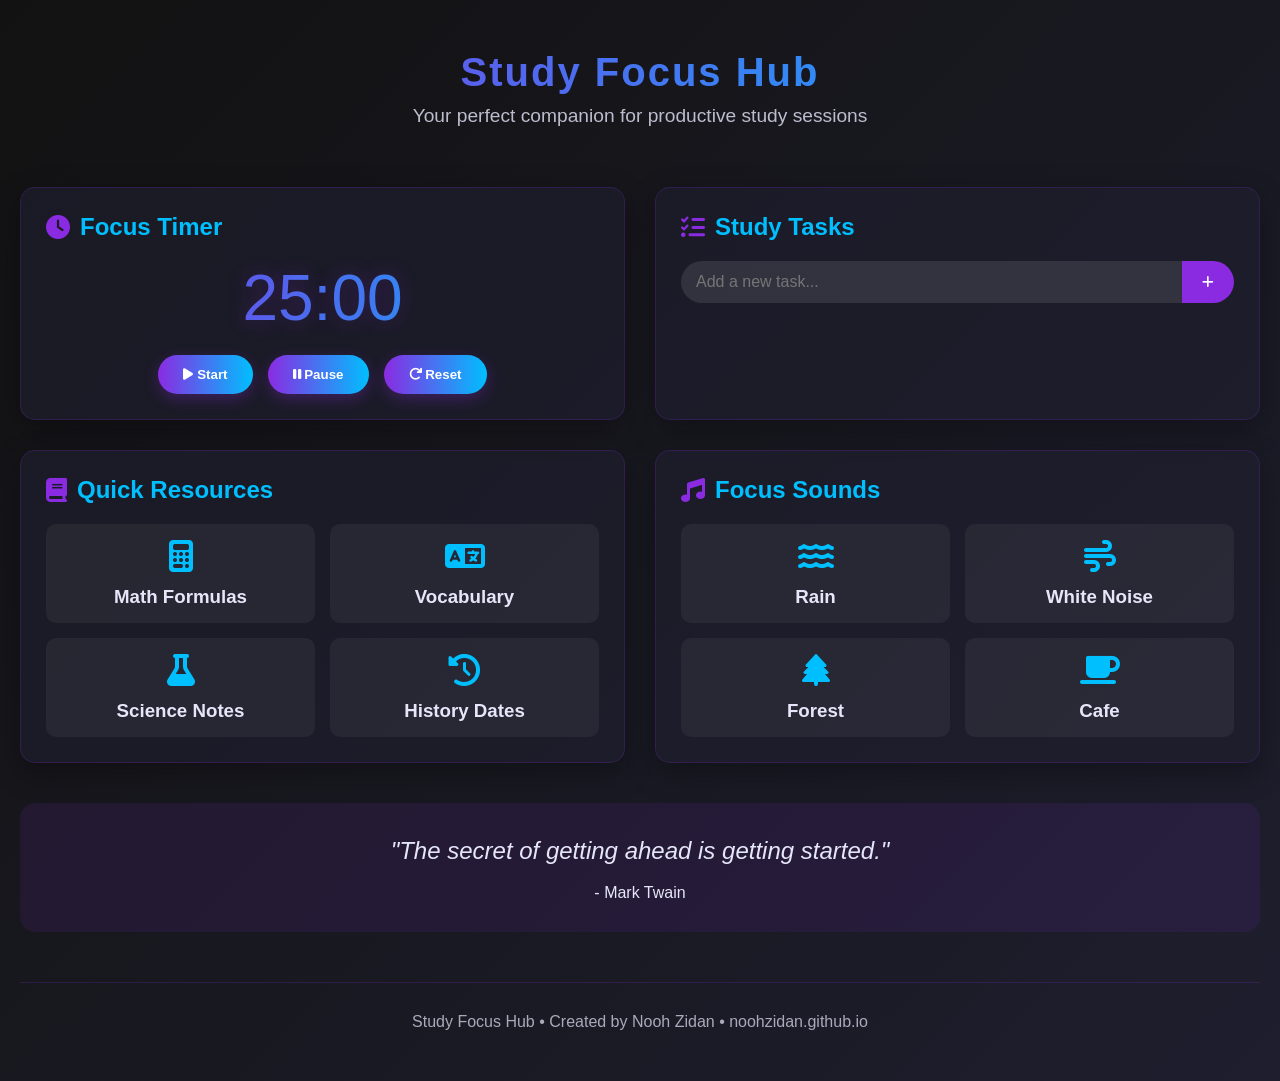
==== study.html @ 7d64bfd3 "Create study.html" ====
<!DOCTYPE html>
<html lang="en">
<head>
    <meta charset="UTF-8">
    <meta name="viewport" content="width=device-width, initial-scale=1.0">
    <title>Study Focus Hub | Nooh Zidan</title>
    <link rel="stylesheet" href="https://cdnjs.cloudflare.com/ajax/libs/font-awesome/6.4.0/css/all.min.css">
    <style>
        * {
            margin: 0;
            padding: 0;
            box-sizing: border-box;
            font-family: 'Segoe UI', Tahoma, Geneva, Verdana, sans-serif;
        }

        :root {
            --primary: #8A2BE2;
            --secondary: #1E1E2E;
            --accent: #00BFFF;
            --text: #E6E6FA;
            --dark: #121212;
        }

        body {
            background-color: var(--dark);
            color: var(--text);
            overflow-x: hidden;
            min-height: 100vh;
            background: linear-gradient(135deg, var(--dark) 0%, var(--secondary) 100%);
        }

        .container {
            max-width: 1400px;
            margin: 0 auto;
            padding: 20px;
        }

        /* Header */
        header {
            text-align: center;
            padding: 30px 0;
            position: relative;
            animation: fadeInDown 1.5s ease;
        }

        .logo {
            font-size: 2.5rem;
            font-weight: 700;
            background: linear-gradient(90deg, var(--primary), var(--accent));
            -webkit-background-clip: text;
            -webkit-text-fill-color: transparent;
            margin-bottom: 10px;
            letter-spacing: 2px;
        }

        .tagline {
            font-size: 1.2rem;
            opacity: 0.8;
            margin-bottom: 30px;
        }

        /* Main Layout */
        .dashboard {
            display: grid;
            grid-template-columns: 1fr 1fr;
            gap: 30px;
            margin-bottom: 40px;
        }

        .panel {
            background: rgba(30, 30, 46, 0.7);
            border-radius: 15px;
            padding: 25px;
            box-shadow: 0 10px 30px rgba(0, 0, 0, 0.3);
            border: 1px solid rgba(138, 43, 226, 0.2);
            transition: transform 0.5s ease, box-shadow 0.5s ease;
            animation: fadeInUp 1s ease;
        }

        .panel:hover {
            transform: translateY(-5px);
            box-shadow: 0 15px 35px rgba(138, 43, 226, 0.2);
        }

        .panel-title {
            font-size: 1.5rem;
            margin-bottom: 20px;
            color: var(--accent);
            display: flex;
            align-items: center;
            gap: 10px;
        }

        .panel-title i {
            color: var(--primary);
        }

        /* Timer Section */
        .timer-display {
            font-size: 4rem;
            text-align: center;
            margin: 20px 0;
            font-weight: 300;
            background: linear-gradient(90deg, var(--primary), var(--accent));
            -webkit-background-clip: text;
            -webkit-text-fill-color: transparent;
            text-shadow: 0 0 20px rgba(138, 43, 226, 0.3);
        }

        .timer-controls {
            display: flex;
            justify-content: center;
            gap: 15px;
            margin-top: 20px;
        }

        .btn {
            padding: 12px 25px;
            border: none;
            border-radius: 50px;
            background: linear-gradient(90deg, var(--primary), var(--accent));
            color: white;
            font-weight: 600;
            cursor: pointer;
            transition: all 0.3s ease;
            box-shadow: 0 5px 15px rgba(138, 43, 226, 0.3);
        }

        .btn:hover {
            transform: translateY(-3px);
            box-shadow: 0 8px 20px rgba(138, 43, 226, 0.5);
        }

        .btn:active {
            transform: translateY(1px);
        }

        /* Task List */
        .task-input {
            display: flex;
            margin-bottom: 20px;
        }

        .task-input input {
            flex: 1;
            padding: 12px 15px;
            border: none;
            border-radius: 50px 0 0 50px;
            background: rgba(255, 255, 255, 0.1);
            color: var(--text);
            font-size: 1rem;
        }

        .task-input button {
            padding: 12px 20px;
            border: none;
            border-radius: 0 50px 50px 0;
            background: var(--primary);
            color: white;
            cursor: pointer;
            transition: all 0.3s ease;
        }

        .task-input button:hover {
            background: var(--accent);
        }

        .task-list {
            list-style: none;
        }

        .task-item {
            display: flex;
            align-items: center;
            padding: 15px;
            margin-bottom: 10px;
            background: rgba(255, 255, 255, 0.05);
            border-radius: 10px;
            transition: all 0.3s ease;
            animation: slideIn 0.5s ease;
        }

        .task-item:hover {
            background: rgba(255, 255, 255, 0.1);
            transform: translateX(5px);
        }

        .task-item.completed {
            opacity: 0.6;
            text-decoration: line-through;
        }

        .task-checkbox {
            margin-right: 15px;
            width: 20px;
            height: 20px;
            border-radius: 50%;
            border: 2px solid var(--primary);
            cursor: pointer;
            display: flex;
            align-items: center;
            justify-content: center;
        }

        .task-checkbox.checked {
            background: var(--primary);
        }

        .task-checkbox.checked::after {
            content: "✓";
            color: white;
            font-size: 12px;
        }

        /* Resources */
        .resources-grid {
            display: grid;
            grid-template-columns: 1fr 1fr;
            gap: 15px;
        }

        .resource-card {
            background: rgba(255, 255, 255, 0.05);
            border-radius: 10px;
            padding: 15px;
            text-align: center;
            transition: all 0.3s ease;
            cursor: pointer;
        }

        .resource-card:hover {
            background: rgba(255, 255, 255, 0.1);
            transform: translateY(-5px);
        }

        .resource-icon {
            font-size: 2rem;
            margin-bottom: 10px;
            color: var(--accent);
        }

        /* Quotes */
        .quote-container {
            text-align: center;
            padding: 30px;
            background: rgba(138, 43, 226, 0.1);
            border-radius: 15px;
            margin-top: 30px;
            animation: fadeIn 2s ease;
        }

        .quote-text {
            font-size: 1.5rem;
            font-style: italic;
            margin-bottom: 15px;
            line-height: 1.5;
        }

        .quote-author {
            font-size: 1rem;
            opacity: 0.7;
        }

        /* Footer */
        footer {
            text-align: center;
            padding: 30px 0;
            margin-top: 50px;
            border-top: 1px solid rgba(138, 43, 226, 0.3);
            opacity: 0.7;
        }

        /* Animations */
        @keyframes fadeIn {
            from { opacity: 0; }
            to { opacity: 1; }
        }

        @keyframes fadeInUp {
            from { 
                opacity: 0;
                transform: translateY(30px);
            }
            to { 
                opacity: 1;
                transform: translateY(0);
            }
        }

        @keyframes fadeInDown {
            from { 
                opacity: 0;
                transform: translateY(-30px);
            }
            to { 
                opacity: 1;
                transform: translateY(0);
            }
        }

        @keyframes slideIn {
            from { 
                opacity: 0;
                transform: translateX(-20px);
            }
            to { 
                opacity: 1;
                transform: translateX(0);
            }
        }

        /* Responsive */
        @media (max-width: 900px) {
            .dashboard {
                grid-template-columns: 1fr;
            }
            
            .resources-grid {
                grid-template-columns: 1fr;
            }
        }
    </style>
</head>
<body>
    <div class="container">
        <header>
            <h1 class="logo">Study Focus Hub</h1>
            <p class="tagline">Your perfect companion for productive study sessions</p>
        </header>

        <div class="dashboard">
            <div class="panel">
                <h2 class="panel-title"><i class="fas fa-clock"></i> Focus Timer</h2>
                <div class="timer-display" id="timer">25:00</div>
                <div class="timer-controls">
                    <button class="btn" id="startTimer"><i class="fas fa-play"></i> Start</button>
                    <button class="btn" id="pauseTimer"><i class="fas fa-pause"></i> Pause</button>
                    <button class="btn" id="resetTimer"><i class="fas fa-redo"></i> Reset</button>
                </div>
            </div>

            <div class="panel">
                <h2 class="panel-title"><i class="fas fa-tasks"></i> Study Tasks</h2>
                <div class="task-input">
                    <input type="text" id="taskInput" placeholder="Add a new task...">
                    <button id="addTask"><i class="fas fa-plus"></i></button>
                </div>
                <ul class="task-list" id="taskList">
                    <!-- Tasks will be added here dynamically -->
                </ul>
            </div>

            <div class="panel">
                <h2 class="panel-title"><i class="fas fa-book"></i> Quick Resources</h2>
                <div class="resources-grid">
                    <div class="resource-card">
                        <div class="resource-icon"><i class="fas fa-calculator"></i></div>
                        <h3>Math Formulas</h3>
                    </div>
                    <div class="resource-card">
                        <div class="resource-icon"><i class="fas fa-language"></i></div>
                        <h3>Vocabulary</h3>
                    </div>
                    <div class="resource-card">
                        <div class="resource-icon"><i class="fas fa-flask"></i></div>
                        <h3>Science Notes</h3>
                    </div>
                    <div class="resource-card">
                        <div class="resource-icon"><i class="fas fa-history"></i></div>
                        <h3>History Dates</h3>
                    </div>
                </div>
            </div>

            <div class="panel">
                <h2 class="panel-title"><i class="fas fa-music"></i> Focus Sounds</h2>
                <div class="resources-grid">
                    <div class="resource-card">
                        <div class="resource-icon"><i class="fas fa-water"></i></div>
                        <h3>Rain</h3>
                    </div>
                    <div class="resource-card">
                        <div class="resource-icon"><i class="fas fa-wind"></i></div>
                        <h3>White Noise</h3>
                    </div>
                    <div class="resource-card">
                        <div class="resource-icon"><i class="fas fa-tree"></i></div>
                        <h3>Forest</h3>
                    </div>
                    <div class="resource-card">
                        <div class="resource-icon"><i class="fas fa-coffee"></i></div>
                        <h3>Cafe</h3>
                    </div>
                </div>
            </div>
        </div>

        <div class="quote-container">
            <p class="quote-text" id="quote">"The expert in anything was once a beginner."</p>
            <p class="quote-author" id="author">- Helen Hayes</p>
        </div>

        <footer>
            <p>Study Focus Hub • Created by Nooh Zidan • noohzidan.github.io</p>
        </footer>
    </div>

    <script>
        // Timer functionality
        let timerInterval;
        let timerRunning = false;
        let timerTime = 25 * 60; // 25 minutes in seconds
        
        const timerDisplay = document.getElementById('timer');
        const startBtn = document.getElementById('startTimer');
        const pauseBtn = document.getElementById('pauseTimer');
        const resetBtn = document.getElementById('resetTimer');
        
        function updateTimerDisplay() {
            const minutes = Math.floor(timerTime / 60);
            const seconds = timerTime % 60;
            timerDisplay.textContent = `${minutes.toString().padStart(2, '0')}:${seconds.toString().padStart(2, '0')}`;
        }
        
        function startTimer() {
            if (!timerRunning) {
                timerRunning = true;
                timerInterval = setInterval(() => {
                    if (timerTime > 0) {
                        timerTime--;
                        updateTimerDisplay();
                    } else {
                        clearInterval(timerInterval);
                        timerRunning = false;
                        // Timer completed - could add a notification here
                    }
                }, 1000);
            }
        }
        
        function pauseTimer() {
            clearInterval(timerInterval);
            timerRunning = false;
        }
        
        function resetTimer() {
            clearInterval(timerInterval);
            timerRunning = false;
            timerTime = 25 * 60;
            updateTimerDisplay();
        }
        
        startBtn.addEventListener('click', startTimer);
        pauseBtn.addEventListener('click', pauseTimer);
        resetBtn.addEventListener('click', resetTimer);
        
        // Task list functionality
        const taskInput = document.getElementById('taskInput');
        const addTaskBtn = document.getElementById('addTask');
        const taskList = document.getElementById('taskList');
        
        function addTask() {
            const taskText = taskInput.value.trim();
            if (taskText) {
                const taskItem = document.createElement('li');
                taskItem.className = 'task-item';
                
                const checkbox = document.createElement('div');
                checkbox.className = 'task-checkbox';
                
                const taskContent = document.createElement('span');
                taskContent.textContent = taskText;
                
                taskItem.appendChild(checkbox);
                taskItem.appendChild(taskContent);
                taskList.appendChild(taskItem);
                
                taskInput.value = '';
                
                // Add click event to toggle completion
                checkbox.addEventListener('click', function() {
                    this.classList.toggle('checked');
                    taskItem.classList.toggle('completed');
                });
            }
        }
        
        addTaskBtn.addEventListener('click', addTask);
        taskInput.addEventListener('keypress', function(e) {
            if (e.key === 'Enter') {
                addTask();
            }
        });
        
        // Motivational quotes
        const quotes = [
            { text: "The secret of getting ahead is getting started.", author: "Mark Twain" },
            { text: "Don't watch the clock; do what it does. Keep going.", author: "Sam Levenson" },
            { text: "The expert in anything was once a beginner.", author: "Helen Hayes" },
            { text: "Quality is not an act, it is a habit.", author: "Aristotle" },
            { text: "The harder you work for something, the greater you'll feel when you achieve it.", author: "Unknown" },
            { text: "Success is the sum of small efforts, repeated day in and day out.", author: "Robert Collier" }
        ];
        
        const quoteElement = document.getElementById('quote');
        const authorElement = document.getElementById('author');
        
        function changeQuote() {
            const randomIndex = Math.floor(Math.random() * quotes.length);
            quoteElement.textContent = `"${quotes[randomIndex].text}"`;
            authorElement.textContent = `- ${quotes[randomIndex].author}`;
            
            // Add fade effect
            quoteElement.style.opacity = 0;
            authorElement.style.opacity = 0;
            
            setTimeout(() => {
                quoteElement.style.opacity = 1;
                authorElement.style.opacity = 1;
            }, 500);
        }
        
        // Change quote every 30 seconds
        setInterval(changeQuote, 30000);
        
        // Initialize with a random quote
        changeQuote();
        updateTimerDisplay();
        
        // Add some sample tasks
        const sampleTasks = [
            "Complete math assignment",
            "Read chapter 5 of textbook",
            "Review lecture notes",
            "Prepare for upcoming test"
        ];
        
        // Uncomment the following lines if you want sample tasks to appear on load
        // sampleTasks.forEach(task => {
        //     taskInput.value = task;
        //     addTask();
        // });
    </script>
</body>
</html>
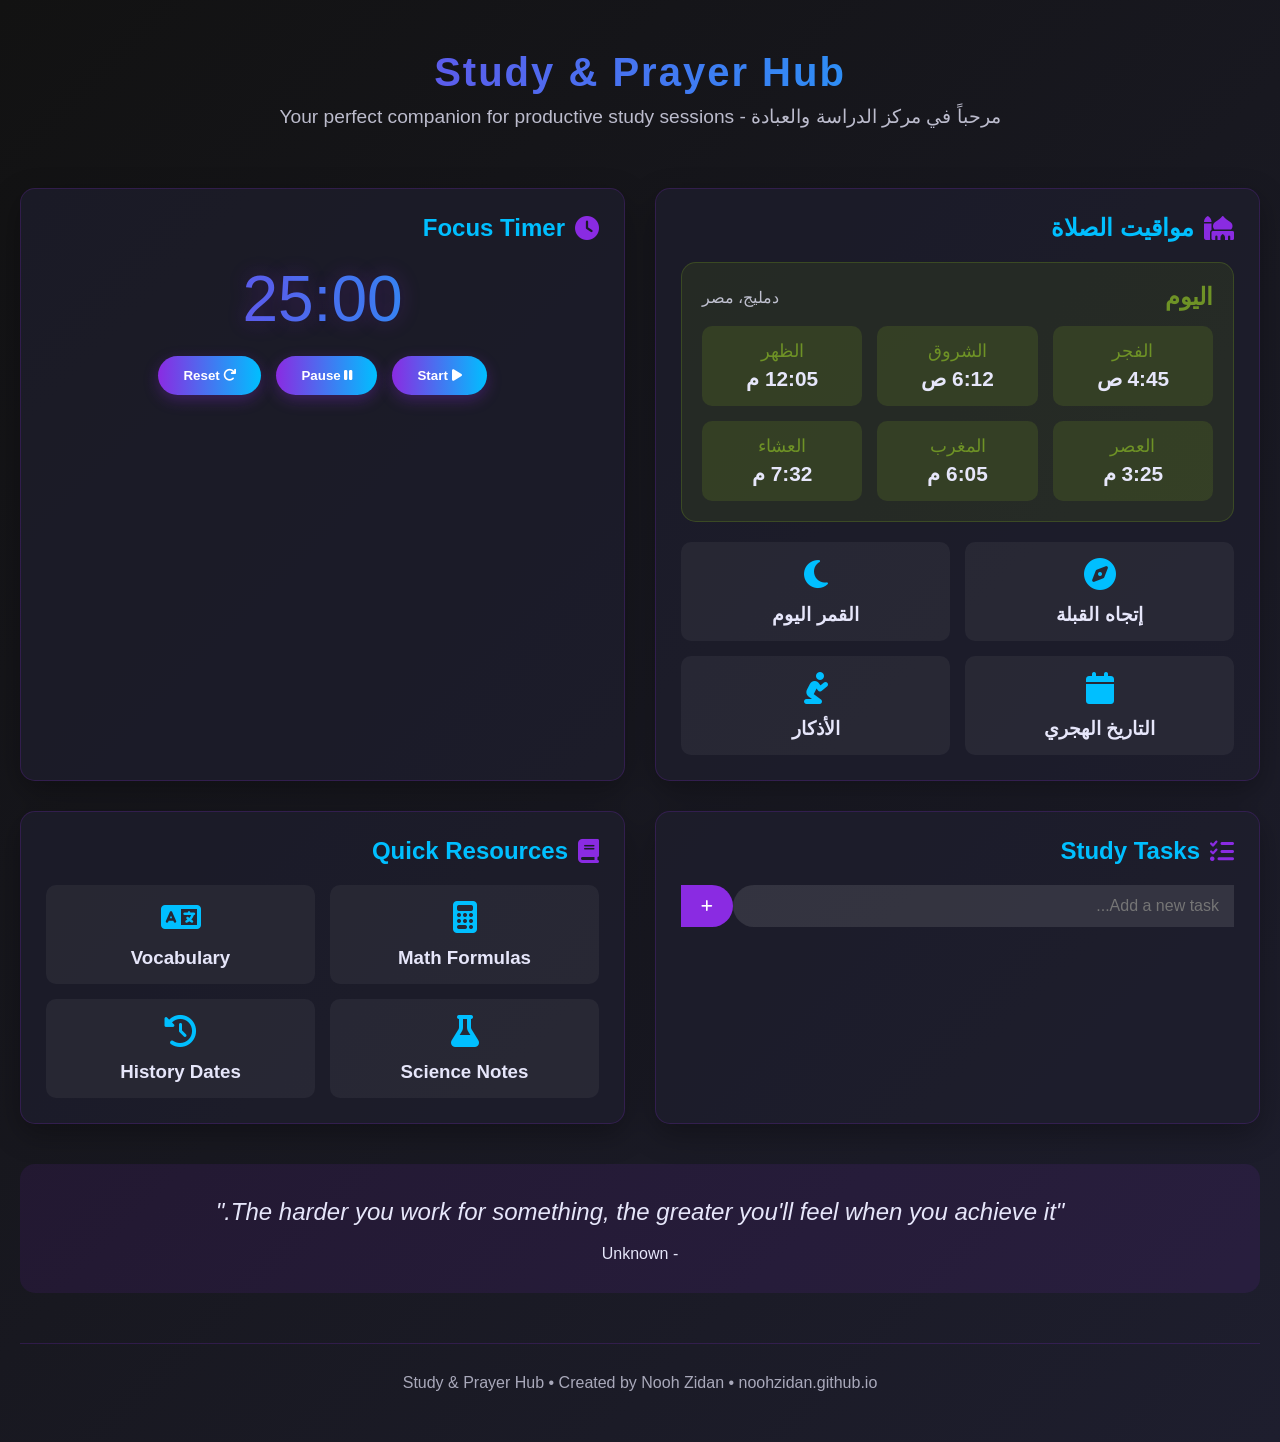
==== commit 66ce62c9: "Update study.html" ====
--- a/study.html
+++ b/study.html
@@ -1,9 +1,9 @@
 <!DOCTYPE html>
-<html lang="en">
+<html lang="ar" dir="rtl">
 <head>
     <meta charset="UTF-8">
     <meta name="viewport" content="width=device-width, initial-scale=1.0">
-    <title>Study Focus Hub | Nooh Zidan</title>
+    <title>Study & Prayer Hub | Nooh Zidan</title>
     <link rel="stylesheet" href="https://cdnjs.cloudflare.com/ajax/libs/font-awesome/6.4.0/css/all.min.css">
     <style>
         * {
@@ -19,6 +19,9 @@
             --accent: #00BFFF;
             --text: #E6E6FA;
             --dark: #121212;
+            --prayer-green: #506A1B;
+            --prayer-light-green: #6E9226;
+            --prayer-dark-green: #3A4E13;
         }
 
         body {
@@ -93,6 +96,62 @@
 
         .panel-title i {
             color: var(--primary);
+        }
+
+        /* Prayer Times Section */
+        .prayer-container {
+            background: rgba(80, 106, 27, 0.2);
+            border-radius: 15px;
+            padding: 20px;
+            margin-bottom: 20px;
+            border: 1px solid rgba(110, 146, 38, 0.3);
+        }
+
+        .prayer-header {
+            display: flex;
+            justify-content: space-between;
+            align-items: center;
+            margin-bottom: 15px;
+        }
+
+        .prayer-title {
+            font-size: 1.5rem;
+            color: var(--prayer-light-green);
+        }
+
+        .location {
+            font-size: 1rem;
+            opacity: 0.8;
+        }
+
+        .prayer-times {
+            display: grid;
+            grid-template-columns: repeat(3, 1fr);
+            gap: 15px;
+        }
+
+        .prayer-time {
+            background: rgba(110, 146, 38, 0.2);
+            padding: 15px;
+            border-radius: 10px;
+            text-align: center;
+            transition: all 0.3s ease;
+        }
+
+        .prayer-time:hover {
+            background: rgba(110, 146, 38, 0.4);
+            transform: scale(1.05);
+        }
+
+        .prayer-name {
+            font-size: 1.1rem;
+            color: var(--prayer-light-green);
+            margin-bottom: 5px;
+        }
+
+        .prayer-hour {
+            font-size: 1.3rem;
+            font-weight: bold;
         }
 
         /* Timer Section */
@@ -270,6 +329,33 @@
             opacity: 0.7;
         }
 
+        /* Rain Animation */
+        .rain-container {
+            position: fixed;
+            top: 0;
+            left: 0;
+            width: 100%;
+            height: 100%;
+            pointer-events: none;
+            z-index: -1;
+        }
+
+        .raindrop {
+            position: absolute;
+            top: -20px;
+            width: 2px;
+            height: 20px;
+            background: linear-gradient(to bottom, transparent, var(--accent));
+            animation: rain linear infinite;
+            opacity: 0.6;
+        }
+
+        @keyframes rain {
+            to {
+                transform: translateY(100vh);
+            }
+        }
+
         /* Animations */
         @keyframes fadeIn {
             from { opacity: 0; }
@@ -318,17 +404,80 @@
             .resources-grid {
                 grid-template-columns: 1fr;
             }
+            
+            .prayer-times {
+                grid-template-columns: repeat(2, 1fr);
+            }
         }
     </style>
 </head>
 <body>
+    <!-- Rain Animation -->
+    <div class="rain-container" id="rainContainer"></div>
+
     <div class="container">
         <header>
-            <h1 class="logo">Study Focus Hub</h1>
-            <p class="tagline">Your perfect companion for productive study sessions</p>
+            <h1 class="logo">Study & Prayer Hub</h1>
+            <p class="tagline">مرحباً في مركز الدراسة والعبادة - Your perfect companion for productive study sessions</p>
         </header>
 
         <div class="dashboard">
+            <!-- Prayer Times Panel -->
+            <div class="panel">
+                <h2 class="panel-title"><i class="fas fa-mosque"></i> مواقيت الصلاة</h2>
+                <div class="prayer-container">
+                    <div class="prayer-header">
+                        <h3 class="prayer-title">اليوم</h3>
+                        <div class="location">دمليج، مصر</div>
+                    </div>
+                    <div class="prayer-times">
+                        <div class="prayer-time">
+                            <div class="prayer-name">الفجر</div>
+                            <div class="prayer-hour">4:45 ص</div>
+                        </div>
+                        <div class="prayer-time">
+                            <div class="prayer-name">الشروق</div>
+                            <div class="prayer-hour">6:12 ص</div>
+                        </div>
+                        <div class="prayer-time">
+                            <div class="prayer-name">الظهر</div>
+                            <div class="prayer-hour">12:05 م</div>
+                        </div>
+                        <div class="prayer-time">
+                            <div class="prayer-name">العصر</div>
+                            <div class="prayer-hour">3:25 م</div>
+                        </div>
+                        <div class="prayer-time">
+                            <div class="prayer-name">المغرب</div>
+                            <div class="prayer-hour">6:05 م</div>
+                        </div>
+                        <div class="prayer-time">
+                            <div class="prayer-name">العشاء</div>
+                            <div class="prayer-hour">7:32 م</div>
+                        </div>
+                    </div>
+                </div>
+                <div class="resources-grid">
+                    <div class="resource-card">
+                        <div class="resource-icon"><i class="fas fa-compass"></i></div>
+                        <h3>إتجاه القبلة</h3>
+                    </div>
+                    <div class="resource-card">
+                        <div class="resource-icon"><i class="fas fa-moon"></i></div>
+                        <h3>القمر اليوم</h3>
+                    </div>
+                    <div class="resource-card">
+                        <div class="resource-icon"><i class="fas fa-calendar"></i></div>
+                        <h3>التاريخ الهجري</h3>
+                    </div>
+                    <div class="resource-card">
+                        <div class="resource-icon"><i class="fas fa-pray"></i></div>
+                        <h3>الأذكار</h3>
+                    </div>
+                </div>
+            </div>
+
+            <!-- Timer Panel -->
             <div class="panel">
                 <h2 class="panel-title"><i class="fas fa-clock"></i> Focus Timer</h2>
                 <div class="timer-display" id="timer">25:00</div>
@@ -339,6 +488,7 @@
                 </div>
             </div>
 
+            <!-- Task Panel -->
             <div class="panel">
                 <h2 class="panel-title"><i class="fas fa-tasks"></i> Study Tasks</h2>
                 <div class="task-input">
@@ -350,6 +500,7 @@
                 </ul>
             </div>
 
+            <!-- Resources Panel -->
             <div class="panel">
                 <h2 class="panel-title"><i class="fas fa-book"></i> Quick Resources</h2>
                 <div class="resources-grid">
@@ -368,28 +519,6 @@
                     <div class="resource-card">
                         <div class="resource-icon"><i class="fas fa-history"></i></div>
                         <h3>History Dates</h3>
-                    </div>
-                </div>
-            </div>
-
-            <div class="panel">
-                <h2 class="panel-title"><i class="fas fa-music"></i> Focus Sounds</h2>
-                <div class="resources-grid">
-                    <div class="resource-card">
-                        <div class="resource-icon"><i class="fas fa-water"></i></div>
-                        <h3>Rain</h3>
-                    </div>
-                    <div class="resource-card">
-                        <div class="resource-icon"><i class="fas fa-wind"></i></div>
-                        <h3>White Noise</h3>
-                    </div>
-                    <div class="resource-card">
-                        <div class="resource-icon"><i class="fas fa-tree"></i></div>
-                        <h3>Forest</h3>
-                    </div>
-                    <div class="resource-card">
-                        <div class="resource-icon"><i class="fas fa-coffee"></i></div>
-                        <h3>Cafe</h3>
                     </div>
                 </div>
             </div>
@@ -401,7 +530,7 @@
         </div>
 
         <footer>
-            <p>Study Focus Hub • Created by Nooh Zidan • noohzidan.github.io</p>
+            <p>Study & Prayer Hub • Created by Nooh Zidan • noohzidan.github.io</p>
         </footer>
     </div>
 
@@ -527,6 +656,31 @@
         changeQuote();
         updateTimerDisplay();
         
+        // Rain animation
+        function createRain() {
+            const rainContainer = document.getElementById('rainContainer');
+            const raindropCount = 100;
+            
+            for (let i = 0; i < raindropCount; i++) {
+                const raindrop = document.createElement('div');
+                raindrop.className = 'raindrop';
+                
+                // Random position and animation duration
+                const left = Math.random() * 100;
+                const animationDuration = 1 + Math.random() * 2;
+                const animationDelay = Math.random() * 5;
+                
+                raindrop.style.left = `${left}%`;
+                raindrop.style.animationDuration = `${animationDuration}s`;
+                raindrop.style.animationDelay = `${animationDelay}s`;
+                
+                rainContainer.appendChild(raindrop);
+            }
+        }
+        
+        // Initialize rain animation
+        createRain();
+        
         // Add some sample tasks
         const sampleTasks = [
             "Complete math assignment",
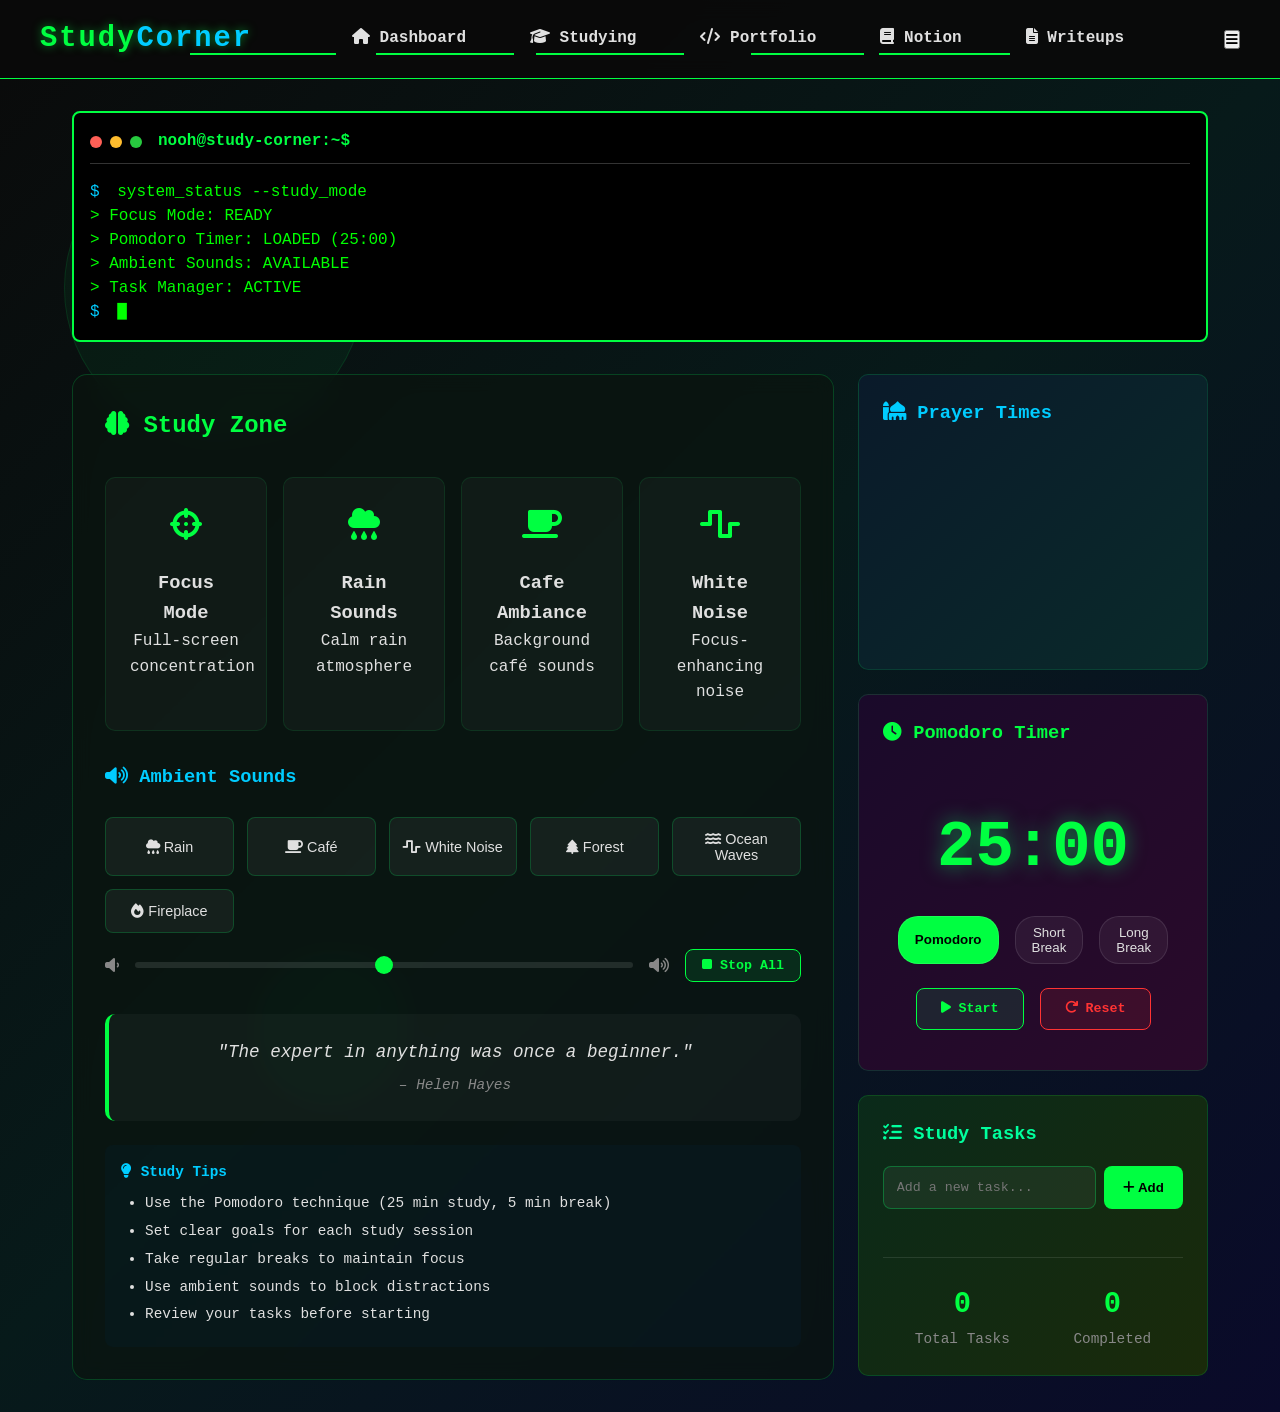
==== commit 0b4a3d5d: "Update study.html" ====
--- a/study.html
+++ b/study.html
@@ -1,699 +1,1081 @@
+<!-- study-corner.html -->
 <!DOCTYPE html>
-<html lang="ar" dir="rtl">
+<html lang="en">
 <head>
     <meta charset="UTF-8">
     <meta name="viewport" content="width=device-width, initial-scale=1.0">
-    <title>Study & Prayer Hub | Nooh Zidan</title>
+    <title>Study Corner | Nooh Zidan</title>
+    <link rel="stylesheet" href="css/style.css">
     <link rel="stylesheet" href="https://cdnjs.cloudflare.com/ajax/libs/font-awesome/6.4.0/css/all.min.css">
     <style>
-        * {
-            margin: 0;
-            padding: 0;
-            box-sizing: border-box;
-            font-family: 'Segoe UI', Tahoma, Geneva, Verdana, sans-serif;
-        }
-
-        :root {
-            --primary: #8A2BE2;
-            --secondary: #1E1E2E;
-            --accent: #00BFFF;
-            --text: #E6E6FA;
-            --dark: #121212;
-            --prayer-green: #506A1B;
-            --prayer-light-green: #6E9226;
-            --prayer-dark-green: #3A4E13;
-        }
-
-        body {
-            background-color: var(--dark);
-            color: var(--text);
-            overflow-x: hidden;
+        /* Study Corner Specific Styles */
+        .study-corner {
             min-height: 100vh;
-            background: linear-gradient(135deg, var(--dark) 0%, var(--secondary) 100%);
-        }
-
-        .container {
-            max-width: 1400px;
-            margin: 0 auto;
-            padding: 20px;
-        }
-
-        /* Header */
-        header {
+            background: linear-gradient(135deg, #0a0a0a 0%, #071a1a 50%, #0a0a2a 100%);
+            position: relative;
+            overflow: hidden;
+        }
+
+        .floating-shapes {
+            position: absolute;
+            width: 100%;
+            height: 100%;
+            pointer-events: none;
+            z-index: 0;
+        }
+
+        .shape {
+            position: absolute;
+            background: rgba(0, 255, 100, 0.05);
+            border: 1px solid rgba(0, 255, 100, 0.1);
+            border-radius: 50%;
+        }
+
+        .shape:nth-child(1) {
+            width: 300px;
+            height: 300px;
+            top: 10%;
+            left: 5%;
+            animation: float 20s infinite linear;
+        }
+
+        .shape:nth-child(2) {
+            width: 200px;
+            height: 200px;
+            top: 60%;
+            right: 10%;
+            animation: float 25s infinite linear reverse;
+        }
+
+        .shape:nth-child(3) {
+            width: 150px;
+            height: 150px;
+            bottom: 20%;
+            left: 20%;
+            animation: float 30s infinite linear;
+        }
+
+        @keyframes float {
+            0%, 100% { transform: translateY(0) rotate(0deg); }
+            50% { transform: translateY(-20px) rotate(180deg); }
+        }
+
+        .study-grid {
+            display: grid;
+            grid-template-columns: 1fr 350px;
+            gap: 1.5rem;
+            position: relative;
+            z-index: 1;
+        }
+
+        @media (max-width: 1024px) {
+            .study-grid {
+                grid-template-columns: 1fr;
+            }
+        }
+
+        .main-study-area {
+            background: rgba(10, 20, 15, 0.7);
+            border-radius: 15px;
+            padding: 2rem;
+            border: 1px solid rgba(0, 255, 100, 0.2);
+            backdrop-filter: blur(10px);
+            height: fit-content;
+        }
+
+        .sidebar {
+            display: flex;
+            flex-direction: column;
+            gap: 1.5rem;
+        }
+
+        .sidebar-card {
+            background: rgba(15, 25, 20, 0.8);
+            border-radius: 10px;
+            padding: 1.5rem;
+            border: 1px solid rgba(0, 255, 100, 0.15);
+            backdrop-filter: blur(5px);
+        }
+
+        .prayer-times {
+            background: linear-gradient(135deg, #0a1a2a 0%, #0a2a2a 100%);
+        }
+
+        .timer-section {
+            background: linear-gradient(135deg, #1a0a2a 0%, #2a0a2a 100%);
+        }
+
+        .tasks-section {
+            background: linear-gradient(135deg, #0a2a1a 0%, #1a2a0a 100%);
+        }
+
+        .pomodoro-timer {
             text-align: center;
-            padding: 30px 0;
-            position: relative;
-            animation: fadeInDown 1.5s ease;
-        }
-
-        .logo {
-            font-size: 2.5rem;
-            font-weight: 700;
-            background: linear-gradient(90deg, var(--primary), var(--accent));
-            -webkit-background-clip: text;
-            -webkit-text-fill-color: transparent;
-            margin-bottom: 10px;
-            letter-spacing: 2px;
-        }
-
-        .tagline {
-            font-size: 1.2rem;
-            opacity: 0.8;
-            margin-bottom: 30px;
-        }
-
-        /* Main Layout */
-        .dashboard {
-            display: grid;
-            grid-template-columns: 1fr 1fr;
-            gap: 30px;
-            margin-bottom: 40px;
-        }
-
-        .panel {
-            background: rgba(30, 30, 46, 0.7);
-            border-radius: 15px;
-            padding: 25px;
-            box-shadow: 0 10px 30px rgba(0, 0, 0, 0.3);
-            border: 1px solid rgba(138, 43, 226, 0.2);
-            transition: transform 0.5s ease, box-shadow 0.5s ease;
-            animation: fadeInUp 1s ease;
-        }
-
-        .panel:hover {
-            transform: translateY(-5px);
-            box-shadow: 0 15px 35px rgba(138, 43, 226, 0.2);
-        }
-
-        .panel-title {
-            font-size: 1.5rem;
-            margin-bottom: 20px;
-            color: var(--accent);
-            display: flex;
-            align-items: center;
-            gap: 10px;
-        }
-
-        .panel-title i {
-            color: var(--primary);
-        }
-
-        /* Prayer Times Section */
-        .prayer-container {
-            background: rgba(80, 106, 27, 0.2);
-            border-radius: 15px;
-            padding: 20px;
-            margin-bottom: 20px;
-            border: 1px solid rgba(110, 146, 38, 0.3);
-        }
-
-        .prayer-header {
-            display: flex;
-            justify-content: space-between;
-            align-items: center;
-            margin-bottom: 15px;
-        }
-
-        .prayer-title {
-            font-size: 1.5rem;
-            color: var(--prayer-light-green);
-        }
-
-        .location {
-            font-size: 1rem;
-            opacity: 0.8;
-        }
-
-        .prayer-times {
-            display: grid;
-            grid-template-columns: repeat(3, 1fr);
-            gap: 15px;
-        }
-
-        .prayer-time {
-            background: rgba(110, 146, 38, 0.2);
-            padding: 15px;
-            border-radius: 10px;
-            text-align: center;
-            transition: all 0.3s ease;
-        }
-
-        .prayer-time:hover {
-            background: rgba(110, 146, 38, 0.4);
-            transform: scale(1.05);
-        }
-
-        .prayer-name {
-            font-size: 1.1rem;
-            color: var(--prayer-light-green);
-            margin-bottom: 5px;
-        }
-
-        .prayer-hour {
-            font-size: 1.3rem;
-            font-weight: bold;
-        }
-
-        /* Timer Section */
+            padding: 1rem;
+        }
+
         .timer-display {
             font-size: 4rem;
-            text-align: center;
-            margin: 20px 0;
-            font-weight: 300;
-            background: linear-gradient(90deg, var(--primary), var(--accent));
-            -webkit-background-clip: text;
-            -webkit-text-fill-color: transparent;
-            text-shadow: 0 0 20px rgba(138, 43, 226, 0.3);
+            font-weight: bold;
+            color: var(--hacker-green);
+            text-shadow: 0 0 20px rgba(0, 255, 100, 0.5);
+            margin: 1rem 0;
+            font-family: 'Courier New', monospace;
         }
 
         .timer-controls {
             display: flex;
             justify-content: center;
-            gap: 15px;
-            margin-top: 20px;
-        }
-
-        .btn {
-            padding: 12px 25px;
-            border: none;
-            border-radius: 50px;
-            background: linear-gradient(90deg, var(--primary), var(--accent));
-            color: white;
-            font-weight: 600;
+            gap: 1rem;
+            margin-top: 1.5rem;
+        }
+
+        .timer-btn {
+            background: rgba(0, 255, 100, 0.1);
+            border: 1px solid var(--hacker-green);
+            color: var(--hacker-green);
+            padding: 0.8rem 1.5rem;
+            border-radius: 8px;
             cursor: pointer;
             transition: all 0.3s ease;
-            box-shadow: 0 5px 15px rgba(138, 43, 226, 0.3);
-        }
-
-        .btn:hover {
-            transform: translateY(-3px);
-            box-shadow: 0 8px 20px rgba(138, 43, 226, 0.5);
-        }
-
-        .btn:active {
-            transform: translateY(1px);
-        }
-
-        /* Task List */
+            font-family: 'Courier New', monospace;
+            font-weight: bold;
+        }
+
+        .timer-btn:hover {
+            background: var(--hacker-green);
+            color: #000;
+            box-shadow: 0 0 15px var(--hacker-green);
+        }
+
+        .timer-btn.reset {
+            background: rgba(255, 50, 50, 0.1);
+            border-color: #ff3333;
+            color: #ff3333;
+        }
+
+        .timer-btn.reset:hover {
+            background: #ff3333;
+            color: #000;
+        }
+
+        .timer-modes {
+            display: flex;
+            justify-content: center;
+            gap: 1rem;
+            margin-top: 1rem;
+        }
+
+        .mode-btn {
+            padding: 0.5rem 1rem;
+            border-radius: 20px;
+            background: rgba(255, 255, 255, 0.05);
+            border: 1px solid rgba(255, 255, 255, 0.1);
+            color: var(--text);
+            cursor: pointer;
+            transition: all 0.3s ease;
+        }
+
+        .mode-btn.active {
+            background: var(--hacker-green);
+            color: #000;
+            font-weight: bold;
+        }
+
         .task-input {
             display: flex;
-            margin-bottom: 20px;
+            gap: 0.5rem;
+            margin-bottom: 1rem;
         }
 
         .task-input input {
             flex: 1;
-            padding: 12px 15px;
+            padding: 0.8rem;
+            background: rgba(255, 255, 255, 0.05);
+            border: 1px solid rgba(0, 255, 100, 0.3);
+            border-radius: 8px;
+            color: var(--text);
+            font-family: 'Courier New', monospace;
+        }
+
+        .task-input button {
+            background: var(--hacker-green);
+            color: #000;
             border: none;
-            border-radius: 50px 0 0 50px;
-            background: rgba(255, 255, 255, 0.1);
-            color: var(--text);
-            font-size: 1rem;
-        }
-
-        .task-input button {
-            padding: 12px 20px;
-            border: none;
-            border-radius: 0 50px 50px 0;
-            background: var(--primary);
-            color: white;
+            padding: 0.8rem 1.2rem;
+            border-radius: 8px;
             cursor: pointer;
+            font-weight: bold;
             transition: all 0.3s ease;
         }
 
         .task-input button:hover {
-            background: var(--accent);
+            box-shadow: 0 0 10px var(--hacker-green);
         }
 
         .task-list {
-            list-style: none;
+            max-height: 300px;
+            overflow-y: auto;
         }
 
         .task-item {
             display: flex;
             align-items: center;
-            padding: 15px;
-            margin-bottom: 10px;
-            background: rgba(255, 255, 255, 0.05);
-            border-radius: 10px;
-            transition: all 0.3s ease;
-            animation: slideIn 0.5s ease;
-        }
-
-        .task-item:hover {
-            background: rgba(255, 255, 255, 0.1);
-            transform: translateX(5px);
+            padding: 0.8rem;
+            background: rgba(255, 255, 255, 0.03);
+            border-radius: 8px;
+            margin-bottom: 0.5rem;
+            border-left: 3px solid var(--hacker-green);
         }
 
         .task-item.completed {
             opacity: 0.6;
+            border-left-color: var(--text-dim);
+        }
+
+        .task-item.completed .task-text {
             text-decoration: line-through;
+            color: var(--text-dim);
         }
 
         .task-checkbox {
-            margin-right: 15px;
+            margin-right: 0.8rem;
             width: 20px;
             height: 20px;
-            border-radius: 50%;
-            border: 2px solid var(--primary);
             cursor: pointer;
+        }
+
+        .task-text {
+            flex: 1;
+            font-size: 0.9rem;
+        }
+
+        .task-delete {
+            background: none;
+            border: none;
+            color: #ff3333;
+            cursor: pointer;
+            padding: 0.3rem 0.6rem;
+            border-radius: 4px;
+            transition: all 0.3s ease;
+        }
+
+        .task-delete:hover {
+            background: rgba(255, 50, 50, 0.1);
+        }
+
+        .study-tools {
+            display: grid;
+            grid-template-columns: repeat(auto-fit, minmax(150px, 1fr));
+            gap: 1rem;
+            margin-top: 2rem;
+        }
+
+        .tool-card {
+            background: rgba(255, 255, 255, 0.03);
+            border-radius: 10px;
+            padding: 1.5rem;
+            text-align: center;
+            border: 1px solid rgba(0, 255, 100, 0.1);
+            transition: all 0.3s ease;
+            cursor: pointer;
+        }
+
+        .tool-card:hover {
+            transform: translateY(-5px);
+            border-color: var(--hacker-green);
+            box-shadow: 0 5px 15px rgba(0, 255, 100, 0.2);
+        }
+
+        .tool-icon {
+            font-size: 2rem;
+            color: var(--hacker-green);
+            margin-bottom: 1rem;
+        }
+
+        .ambient-sounds {
+            display: grid;
+            grid-template-columns: repeat(auto-fit, minmax(120px, 1fr));
+            gap: 0.8rem;
+            margin-top: 1.5rem;
+        }
+
+        .sound-btn {
+            padding: 0.8rem;
+            background: rgba(255, 255, 255, 0.05);
+            border: 1px solid rgba(0, 255, 100, 0.2);
+            border-radius: 8px;
+            color: var(--text);
+            cursor: pointer;
+            transition: all 0.3s ease;
+            font-size: 0.9rem;
+        }
+
+        .sound-btn.active {
+            background: var(--hacker-green);
+            color: #000;
+            font-weight: bold;
+        }
+
+        .sound-btn:hover {
+            border-color: var(--hacker-green);
+        }
+
+        .sound-controls {
             display: flex;
             align-items: center;
-            justify-content: center;
-        }
-
-        .task-checkbox.checked {
-            background: var(--primary);
-        }
-
-        .task-checkbox.checked::after {
-            content: "✓";
-            color: white;
-            font-size: 12px;
-        }
-
-        /* Resources */
-        .resources-grid {
-            display: grid;
-            grid-template-columns: 1fr 1fr;
-            gap: 15px;
-        }
-
-        .resource-card {
-            background: rgba(255, 255, 255, 0.05);
-            border-radius: 10px;
-            padding: 15px;
+            gap: 1rem;
+            margin-top: 1rem;
+        }
+
+        .volume-slider {
+            flex: 1;
+            -webkit-appearance: none;
+            height: 6px;
+            background: rgba(255, 255, 255, 0.1);
+            border-radius: 3px;
+            outline: none;
+        }
+
+        .volume-slider::-webkit-slider-thumb {
+            -webkit-appearance: none;
+            width: 18px;
+            height: 18px;
+            background: var(--hacker-green);
+            border-radius: 50%;
+            cursor: pointer;
+        }
+
+        .study-stats {
+            display: flex;
+            justify-content: space-around;
+            margin-top: 2rem;
+            padding-top: 1.5rem;
+            border-top: 1px solid rgba(255, 255, 255, 0.1);
+        }
+
+        .stat-item {
             text-align: center;
-            transition: all 0.3s ease;
-            cursor: pointer;
-        }
-
-        .resource-card:hover {
-            background: rgba(255, 255, 255, 0.1);
-            transform: translateY(-5px);
-        }
-
-        .resource-icon {
-            font-size: 2rem;
-            margin-bottom: 10px;
-            color: var(--accent);
-        }
-
-        /* Quotes */
-        .quote-container {
-            text-align: center;
-            padding: 30px;
-            background: rgba(138, 43, 226, 0.1);
-            border-radius: 15px;
-            margin-top: 30px;
-            animation: fadeIn 2s ease;
-        }
-
-        .quote-text {
-            font-size: 1.5rem;
-            font-style: italic;
-            margin-bottom: 15px;
-            line-height: 1.5;
-        }
-
-        .quote-author {
-            font-size: 1rem;
-            opacity: 0.7;
-        }
-
-        /* Footer */
-        footer {
-            text-align: center;
-            padding: 30px 0;
-            margin-top: 50px;
-            border-top: 1px solid rgba(138, 43, 226, 0.3);
-            opacity: 0.7;
-        }
-
-        /* Rain Animation */
-        .rain-container {
+        }
+
+        .stat-value {
+            font-size: 1.8rem;
+            font-weight: bold;
+            color: var(--hacker-green);
+        }
+
+        .stat-label {
+            font-size: 0.9rem;
+            color: var(--text-dim);
+        }
+
+        .focus-mode {
             position: fixed;
             top: 0;
             left: 0;
-            width: 100%;
-            height: 100%;
-            pointer-events: none;
-            z-index: -1;
-        }
-
-        .raindrop {
-            position: absolute;
-            top: -20px;
-            width: 2px;
-            height: 20px;
-            background: linear-gradient(to bottom, transparent, var(--accent));
-            animation: rain linear infinite;
-            opacity: 0.6;
-        }
-
-        @keyframes rain {
-            to {
-                transform: translateY(100vh);
-            }
-        }
-
-        /* Animations */
-        @keyframes fadeIn {
-            from { opacity: 0; }
-            to { opacity: 1; }
-        }
-
-        @keyframes fadeInUp {
-            from { 
-                opacity: 0;
-                transform: translateY(30px);
-            }
-            to { 
-                opacity: 1;
-                transform: translateY(0);
-            }
-        }
-
-        @keyframes fadeInDown {
-            from { 
-                opacity: 0;
-                transform: translateY(-30px);
-            }
-            to { 
-                opacity: 1;
-                transform: translateY(0);
-            }
-        }
-
-        @keyframes slideIn {
-            from { 
-                opacity: 0;
-                transform: translateX(-20px);
-            }
-            to { 
-                opacity: 1;
-                transform: translateX(0);
-            }
-        }
-
-        /* Responsive */
-        @media (max-width: 900px) {
-            .dashboard {
-                grid-template-columns: 1fr;
-            }
-            
-            .resources-grid {
-                grid-template-columns: 1fr;
-            }
-            
-            .prayer-times {
-                grid-template-columns: repeat(2, 1fr);
-            }
+            right: 0;
+            bottom: 0;
+            background: rgba(0, 0, 0, 0.95);
+            z-index: 1000;
+            display: none;
+            flex-direction: column;
+            justify-content: center;
+            align-items: center;
+        }
+
+        .focus-timer {
+            font-size: 6rem;
+            color: var(--hacker-green);
+            font-family: 'Courier New', monospace;
+            text-shadow: 0 0 30px var(--hacker-green);
+            margin-bottom: 2rem;
+        }
+
+        .focus-task {
+            font-size: 1.5rem;
+            color: var(--text);
+            margin-bottom: 2rem;
+            max-width: 600px;
+            text-align: center;
+            padding: 0 2rem;
+        }
+
+        .exit-focus {
+            padding: 1rem 2rem;
+            background: transparent;
+            border: 2px solid var(--hacker-green);
+            color: var(--hacker-green);
+            border-radius: 8px;
+            cursor: pointer;
+            font-size: 1rem;
+            font-weight: bold;
+            transition: all 0.3s ease;
+        }
+
+        .exit-focus:hover {
+            background: var(--hacker-green);
+            color: #000;
+        }
+
+        .quote-container {
+            margin-top: 2rem;
+            padding: 1.5rem;
+            background: rgba(255, 255, 255, 0.03);
+            border-radius: 10px;
+            border-left: 4px solid var(--hacker-green);
+            font-style: italic;
+            text-align: center;
+        }
+
+        .quote {
+            color: var(--text);
+            font-size: 1.1rem;
+            margin-bottom: 0.5rem;
+        }
+
+        .quote-author {
+            color: var(--text-dim);
+            font-size: 0.9rem;
+        }
+
+        .study-tips {
+            background: rgba(0, 50, 100, 0.1);
+            padding: 1rem;
+            border-radius: 8px;
+            margin-top: 1.5rem;
+            font-size: 0.9rem;
+            color: var(--text);
+        }
+
+        .study-tips h4 {
+            color: var(--secondary);
+            margin-bottom: 0.5rem;
+        }
+
+        .study-tips ul {
+            margin-left: 1.5rem;
+            margin-top: 0.5rem;
+        }
+
+        .study-tips li {
+            margin-bottom: 0.3rem;
         }
     </style>
 </head>
-<body>
-    <!-- Rain Animation -->
-    <div class="rain-container" id="rainContainer"></div>
-
-    <div class="container">
-        <header>
-            <h1 class="logo">Study & Prayer Hub</h1>
-            <p class="tagline">مرحباً في مركز الدراسة والعبادة - Your perfect companion for productive study sessions</p>
-        </header>
-
-        <div class="dashboard">
-            <!-- Prayer Times Panel -->
-            <div class="panel">
-                <h2 class="panel-title"><i class="fas fa-mosque"></i> مواقيت الصلاة</h2>
-                <div class="prayer-container">
-                    <div class="prayer-header">
-                        <h3 class="prayer-title">اليوم</h3>
-                        <div class="location">دمليج، مصر</div>
+<body class="study-corner">
+    <div class="floating-shapes">
+        <div class="shape"></div>
+        <div class="shape"></div>
+        <div class="shape"></div>
+    </div>
+
+    <header>
+        <nav>
+            <div class="logo">Study<span>Corner</span></div>
+            <ul class="nav-links">
+                <li><a href="dashboard.html"><i class="fas fa-home"></i> Dashboard</a></li>
+                <li><a href="studying.html"><i class="fas fa-graduation-cap"></i> Studying</a></li>
+                <li><a href="portfolio.html"><i class="fas fa-code"></i> Portfolio</a></li>
+                <li><a href="notion.html"><i class="fas fa-book"></i> Notion</a></li>
+                <li><a href="writeups.html"><i class="fas fa-file-alt"></i> Writeups</a></li>
+            </ul>
+            <button class="mobile-menu-btn">
+                <i class="fas fa-bars"></i>
+            </button>
+        </nav>
+    </header>
+
+    <main class="container">
+        <div class="terminal" style="margin-bottom: 2rem;">
+            <div class="terminal-header">
+                <div class="terminal-dots">
+                    <div class="terminal-dot red"></div>
+                    <div class="terminal-dot yellow"></div>
+                    <div class="terminal-dot green"></div>
+                </div>
+                <div class="terminal-title">nooh@study-corner:~$</div>
+            </div>
+            <div class="terminal-content">
+                <p><span class="prompt">$</span> system_status --study_mode</p>
+                <p>> Focus Mode: READY</p>
+                <p>> Pomodoro Timer: LOADED (25:00)</p>
+                <p>> Ambient Sounds: AVAILABLE</p>
+                <p>> Task Manager: ACTIVE</p>
+                <p><span class="prompt">$</span> <span id="cursor">█</span></p>
+            </div>
+        </div>
+
+        <div class="study-grid">
+            <!-- Main Study Area -->
+            <div class="main-study-area">
+                <h2 style="color: var(--hacker-green); margin-bottom: 1.5rem;">
+                    <i class="fas fa-brain"></i> Study Zone
+                </h2>
+                
+                <div class="study-tools">
+                    <div class="tool-card" id="focusModeBtn">
+                        <div class="tool-icon">
+                            <i class="fas fa-crosshairs"></i>
+                        </div>
+                        <h3>Focus Mode</h3>
+                        <p>Full-screen concentration</p>
                     </div>
-                    <div class="prayer-times">
-                        <div class="prayer-time">
-                            <div class="prayer-name">الفجر</div>
-                            <div class="prayer-hour">4:45 ص</div>
+                    
+                    <div class="tool-card" onclick="toggleAmbientSound('rain')">
+                        <div class="tool-icon">
+                            <i class="fas fa-cloud-rain"></i>
                         </div>
-                        <div class="prayer-time">
-                            <div class="prayer-name">الشروق</div>
-                            <div class="prayer-hour">6:12 ص</div>
+                        <h3>Rain Sounds</h3>
+                        <p>Calm rain atmosphere</p>
+                    </div>
+                    
+                    <div class="tool-card" onclick="toggleAmbientSound('cafe')">
+                        <div class="tool-icon">
+                            <i class="fas fa-coffee"></i>
                         </div>
-                        <div class="prayer-time">
-                            <div class="prayer-name">الظهر</div>
-                            <div class="prayer-hour">12:05 م</div>
+                        <h3>Cafe Ambiance</h3>
+                        <p>Background café sounds</p>
+                    </div>
+                    
+                    <div class="tool-card" onclick="toggleAmbientSound('white')">
+                        <div class="tool-icon">
+                            <i class="fas fa-wave-square"></i>
                         </div>
-                        <div class="prayer-time">
-                            <div class="prayer-name">العصر</div>
-                            <div class="prayer-hour">3:25 م</div>
+                        <h3>White Noise</h3>
+                        <p>Focus-enhancing noise</p>
+                    </div>
+                </div>
+
+                <div style="margin-top: 2rem;">
+                    <h3 style="color: var(--secondary); margin-bottom: 1rem;">
+                        <i class="fas fa-volume-up"></i> Ambient Sounds
+                    </h3>
+                    <div class="ambient-sounds">
+                        <button class="sound-btn" onclick="toggleAmbientSound('rain')">
+                            <i class="fas fa-cloud-rain"></i> Rain
+                        </button>
+                        <button class="sound-btn" onclick="toggleAmbientSound('cafe')">
+                            <i class="fas fa-coffee"></i> Café
+                        </button>
+                        <button class="sound-btn" onclick="toggleAmbientSound('white')">
+                            <i class="fas fa-wave-square"></i> White Noise
+                        </button>
+                        <button class="sound-btn" onclick="toggleAmbientSound('forest')">
+                            <i class="fas fa-tree"></i> Forest
+                        </button>
+                        <button class="sound-btn" onclick="toggleAmbientSound('waves')">
+                            <i class="fas fa-water"></i> Ocean Waves
+                        </button>
+                        <button class="sound-btn" onclick="toggleAmbientSound('fireplace')">
+                            <i class="fas fa-fire"></i> Fireplace
+                        </button>
+                    </div>
+                    
+                    <div class="sound-controls">
+                        <i class="fas fa-volume-down" style="color: var(--text-dim);"></i>
+                        <input type="range" min="0" max="100" value="50" class="volume-slider" id="volumeSlider">
+                        <i class="fas fa-volume-up" style="color: var(--text-dim);"></i>
+                        <button class="timer-btn" onclick="stopAllSounds()" style="padding: 0.5rem 1rem;">
+                            <i class="fas fa-stop"></i> Stop All
+                        </button>
+                    </div>
+                </div>
+
+                <div class="quote-container">
+                    <p class="quote">"The expert in anything was once a beginner."</p>
+                    <p class="quote-author">– Helen Hayes</p>
+                </div>
+
+                <div class="study-tips">
+                    <h4><i class="fas fa-lightbulb"></i> Study Tips</h4>
+                    <ul>
+                        <li>Use the Pomodoro technique (25 min study, 5 min break)</li>
+                        <li>Set clear goals for each study session</li>
+                        <li>Take regular breaks to maintain focus</li>
+                        <li>Use ambient sounds to block distractions</li>
+                        <li>Review your tasks before starting</li>
+                    </ul>
+                </div>
+            </div>
+
+            <!-- Sidebar -->
+            <div class="sidebar">
+                <!-- Prayer Times -->
+                <div class="sidebar-card prayer-times">
+                    <h3 style="color: var(--secondary); margin-bottom: 1rem;">
+                        <i class="fas fa-mosque"></i> Prayer Times
+                    </h3>
+                    <iframe 
+                        src="https://timesprayer.com/widgets.php?frame=1&lang=en&name=demlig&sound=true&avachang=true&fcolor=07056A&tcolor=404592&frcolor=00034E" 
+                        style="border: none; overflow: hidden; width: 100%; height: 191px;">
+                    </iframe>
+                </div>
+
+                <!-- Pomodoro Timer -->
+                <div class="sidebar-card timer-section">
+                    <h3 style="color: var(--hacker-green); margin-bottom: 1rem;">
+                        <i class="fas fa-clock"></i> Pomodoro Timer
+                    </h3>
+                    <div class="pomodoro-timer">
+                        <div class="timer-display" id="timerDisplay">25:00</div>
+                        
+                        <div class="timer-modes">
+                            <button class="mode-btn active" onclick="setTimerMode('pomodoro')">Pomodoro</button>
+                            <button class="mode-btn" onclick="setTimerMode('shortBreak')">Short Break</button>
+                            <button class="mode-btn" onclick="setTimerMode('longBreak')">Long Break</button>
                         </div>
-                        <div class="prayer-time">
-                            <div class="prayer-name">المغرب</div>
-                            <div class="prayer-hour">6:05 م</div>
-                        </div>
-                        <div class="prayer-time">
-                            <div class="prayer-name">العشاء</div>
-                            <div class="prayer-hour">7:32 م</div>
+                        
+                        <div class="timer-controls">
+                            <button class="timer-btn" id="startBtn" onclick="startTimer()">
+                                <i class="fas fa-play"></i> Start
+                            </button>
+                            <button class="timer-btn" id="pauseBtn" onclick="pauseTimer()" style="display: none;">
+                                <i class="fas fa-pause"></i> Pause
+                            </button>
+                            <button class="timer-btn reset" onclick="resetTimer()">
+                                <i class="fas fa-redo"></i> Reset
+                            </button>
                         </div>
                     </div>
                 </div>
-                <div class="resources-grid">
-                    <div class="resource-card">
-                        <div class="resource-icon"><i class="fas fa-compass"></i></div>
-                        <h3>إتجاه القبلة</h3>
+
+                <!-- Task Manager -->
+                <div class="sidebar-card tasks-section">
+                    <h3 style="color: #00ff9d; margin-bottom: 1rem;">
+                        <i class="fas fa-tasks"></i> Study Tasks
+                    </h3>
+                    
+                    <div class="task-input">
+                        <input type="text" id="taskInput" placeholder="Add a new task..." onkeypress="addTaskOnEnter(event)">
+                        <button onclick="addTask()">
+                            <i class="fas fa-plus"></i> Add
+                        </button>
                     </div>
-                    <div class="resource-card">
-                        <div class="resource-icon"><i class="fas fa-moon"></i></div>
-                        <h3>القمر اليوم</h3>
+                    
+                    <div class="task-list" id="taskList">
+                        <!-- Tasks will be added here -->
                     </div>
-                    <div class="resource-card">
-                        <div class="resource-icon"><i class="fas fa-calendar"></i></div>
-                        <h3>التاريخ الهجري</h3>
-                    </div>
-                    <div class="resource-card">
-                        <div class="resource-icon"><i class="fas fa-pray"></i></div>
-                        <h3>الأذكار</h3>
-                    </div>
-                </div>
-            </div>
-
-            <!-- Timer Panel -->
-            <div class="panel">
-                <h2 class="panel-title"><i class="fas fa-clock"></i> Focus Timer</h2>
-                <div class="timer-display" id="timer">25:00</div>
-                <div class="timer-controls">
-                    <button class="btn" id="startTimer"><i class="fas fa-play"></i> Start</button>
-                    <button class="btn" id="pauseTimer"><i class="fas fa-pause"></i> Pause</button>
-                    <button class="btn" id="resetTimer"><i class="fas fa-redo"></i> Reset</button>
-                </div>
-            </div>
-
-            <!-- Task Panel -->
-            <div class="panel">
-                <h2 class="panel-title"><i class="fas fa-tasks"></i> Study Tasks</h2>
-                <div class="task-input">
-                    <input type="text" id="taskInput" placeholder="Add a new task...">
-                    <button id="addTask"><i class="fas fa-plus"></i></button>
-                </div>
-                <ul class="task-list" id="taskList">
-                    <!-- Tasks will be added here dynamically -->
-                </ul>
-            </div>
-
-            <!-- Resources Panel -->
-            <div class="panel">
-                <h2 class="panel-title"><i class="fas fa-book"></i> Quick Resources</h2>
-                <div class="resources-grid">
-                    <div class="resource-card">
-                        <div class="resource-icon"><i class="fas fa-calculator"></i></div>
-                        <h3>Math Formulas</h3>
-                    </div>
-                    <div class="resource-card">
-                        <div class="resource-icon"><i class="fas fa-language"></i></div>
-                        <h3>Vocabulary</h3>
-                    </div>
-                    <div class="resource-card">
-                        <div class="resource-icon"><i class="fas fa-flask"></i></div>
-                        <h3>Science Notes</h3>
-                    </div>
-                    <div class="resource-card">
-                        <div class="resource-icon"><i class="fas fa-history"></i></div>
-                        <h3>History Dates</h3>
+                    
+                    <div class="study-stats">
+                        <div class="stat-item">
+                            <div class="stat-value" id="totalTasks">0</div>
+                            <div class="stat-label">Total Tasks</div>
+                        </div>
+                        <div class="stat-item">
+                            <div class="stat-value" id="completedTasks">0</div>
+                            <div class="stat-label">Completed</div>
+                        </div>
                     </div>
                 </div>
             </div>
         </div>
-
-        <div class="quote-container">
-            <p class="quote-text" id="quote">"The expert in anything was once a beginner."</p>
-            <p class="quote-author" id="author">- Helen Hayes</p>
-        </div>
-
-        <footer>
-            <p>Study & Prayer Hub • Created by Nooh Zidan • noohzidan.github.io</p>
-        </footer>
+    </main>
+
+    <!-- Focus Mode Overlay -->
+    <div class="focus-mode" id="focusMode">
+        <div class="focus-timer" id="focusTimer">25:00</div>
+        <div class="focus-task" id="focusTask">Current Task: None</div>
+        <button class="exit-focus" onclick="exitFocusMode()">
+            <i class="fas fa-times"></i> Exit Focus Mode
+        </button>
     </div>
 
     <script>
-        // Timer functionality
+        // Timer Variables
         let timerInterval;
+        let timeLeft = 25 * 60; // 25 minutes in seconds
         let timerRunning = false;
-        let timerTime = 25 * 60; // 25 minutes in seconds
-        
-        const timerDisplay = document.getElementById('timer');
-        const startBtn = document.getElementById('startTimer');
-        const pauseBtn = document.getElementById('pauseTimer');
-        const resetBtn = document.getElementById('resetTimer');
-        
-        function updateTimerDisplay() {
-            const minutes = Math.floor(timerTime / 60);
-            const seconds = timerTime % 60;
-            timerDisplay.textContent = `${minutes.toString().padStart(2, '0')}:${seconds.toString().padStart(2, '0')}`;
-        }
-        
+        let currentMode = 'pomodoro';
+
+        // Timer Modes (in seconds)
+        const timerModes = {
+            pomodoro: 25 * 60,
+            shortBreak: 5 * 60,
+            longBreak: 15 * 60
+        };
+
+        // Task Management
+        let tasks = JSON.parse(localStorage.getItem('studyTasks')) || [];
+        let currentTask = '';
+
+        // Audio Management
+        let audioElements = {};
+        let currentSound = null;
+
+        // DOM Elements
+        const timerDisplay = document.getElementById('timerDisplay');
+        const startBtn = document.getElementById('startBtn');
+        const pauseBtn = document.getElementById('pauseBtn');
+        const taskInput = document.getElementById('taskInput');
+        const taskList = document.getElementById('taskList');
+        const totalTasksEl = document.getElementById('totalTasks');
+        const completedTasksEl = document.getElementById('completedTasks');
+        const volumeSlider = document.getElementById('volumeSlider');
+        const focusModeEl = document.getElementById('focusMode');
+        const focusTimerEl = document.getElementById('focusTimer');
+        const focusTaskEl = document.getElementById('focusTask');
+
+        // Initialize
+        document.addEventListener('DOMContentLoaded', function() {
+            loadTasks();
+            updateTaskStats();
+            initializeAudio();
+            
+            // Set initial timer display
+            updateTimerDisplay();
+            
+            // Load timer mode from localStorage
+            const savedMode = localStorage.getItem('timerMode');
+            if (savedMode && timerModes[savedMode]) {
+                setTimerMode(savedMode, false);
+            }
+            
+            // Update cursor blink
+            const cursor = document.getElementById('cursor');
+            if (cursor) {
+                let cursorVisible = true;
+                setInterval(() => {
+                    cursorVisible = !cursorVisible;
+                    cursor.style.opacity = cursorVisible ? 1 : 0;
+                }, 500);
+            }
+        });
+
+        // Timer Functions
+        function setTimerMode(mode, updateDisplay = true) {
+            currentMode = mode;
+            timeLeft = timerModes[mode];
+            
+            // Update active button
+            document.querySelectorAll('.mode-btn').forEach(btn => {
+                btn.classList.remove('active');
+            });
+            document.querySelectorAll('.mode-btn').forEach(btn => {
+                if (btn.textContent.toLowerCase().includes(mode)) {
+                    btn.classList.add('active');
+                }
+            });
+            
+            if (updateDisplay) {
+                resetTimer();
+                localStorage.setItem('timerMode', mode);
+            }
+        }
+
         function startTimer() {
             if (!timerRunning) {
                 timerRunning = true;
+                startBtn.style.display = 'none';
+                pauseBtn.style.display = 'block';
+                
                 timerInterval = setInterval(() => {
-                    if (timerTime > 0) {
-                        timerTime--;
-                        updateTimerDisplay();
-                    } else {
-                        clearInterval(timerInterval);
-                        timerRunning = false;
-                        // Timer completed - could add a notification here
+                    timeLeft--;
+                    updateTimerDisplay();
+                    
+                    if (timeLeft <= 0) {
+                        timerComplete();
                     }
                 }, 1000);
             }
         }
-        
+
         function pauseTimer() {
+            timerRunning = false;
             clearInterval(timerInterval);
-            timerRunning = false;
-        }
-        
+            startBtn.style.display = 'block';
+            pauseBtn.style.display = 'none';
+        }
+
         function resetTimer() {
-            clearInterval(timerInterval);
-            timerRunning = false;
-            timerTime = 25 * 60;
+            pauseTimer();
+            timeLeft = timerModes[currentMode];
             updateTimerDisplay();
         }
-        
-        startBtn.addEventListener('click', startTimer);
-        pauseBtn.addEventListener('click', pauseTimer);
-        resetBtn.addEventListener('click', resetTimer);
-        
-        // Task list functionality
-        const taskInput = document.getElementById('taskInput');
-        const addTaskBtn = document.getElementById('addTask');
-        const taskList = document.getElementById('taskList');
-        
+
+        function updateTimerDisplay() {
+            const minutes = Math.floor(timeLeft / 60);
+            const seconds = timeLeft % 60;
+            timerDisplay.textContent = `${minutes.toString().padStart(2, '0')}:${seconds.toString().padStart(2, '0')}`;
+            
+            // Update focus timer if active
+            if (focusModeEl.style.display === 'flex') {
+                focusTimerEl.textContent = timerDisplay.textContent;
+            }
+        }
+
+        function timerComplete() {
+            pauseTimer();
+            
+            // Play notification sound
+            playNotification();
+            
+            // Show notification
+            if (Notification.permission === 'granted') {
+                new Notification('Timer Complete!', {
+                    body: `Your ${currentMode} timer has finished.`,
+                    icon: 'https://img.icons8.com/color/96/000000/timer.png'
+                });
+            }
+            
+            // Auto-switch to next mode
+            if (currentMode === 'pomodoro') {
+                // Count completed pomodoros
+                const completed = parseInt(localStorage.getItem('pomodorosCompleted') || '0');
+                localStorage.setItem('pomodorosCompleted', (completed + 1).toString());
+                
+                // Every 4 pomodoros, take a long break
+                if ((completed + 1) % 4 === 0) {
+                    setTimerMode('longBreak');
+                } else {
+                    setTimerMode('shortBreak');
+                }
+            } else {
+                setTimerMode('pomodoro');
+            }
+            
+            startTimer(); // Auto-start next timer
+        }
+
+        // Task Functions
         function addTask() {
             const taskText = taskInput.value.trim();
             if (taskText) {
-                const taskItem = document.createElement('li');
-                taskItem.className = 'task-item';
+                const task = {
+                    id: Date.now(),
+                    text: taskText,
+                    completed: false,
+                    createdAt: new Date().toISOString()
+                };
                 
-                const checkbox = document.createElement('div');
-                checkbox.className = 'task-checkbox';
-                
-                const taskContent = document.createElement('span');
-                taskContent.textContent = taskText;
-                
-                taskItem.appendChild(checkbox);
-                taskItem.appendChild(taskContent);
-                taskList.appendChild(taskItem);
-                
+                tasks.unshift(task);
+                saveTasks();
+                renderTasks();
                 taskInput.value = '';
-                
-                // Add click event to toggle completion
-                checkbox.addEventListener('click', function() {
-                    this.classList.toggle('checked');
-                    taskItem.classList.toggle('completed');
+                updateTaskStats();
+            }
+        }
+
+        function addTaskOnEnter(event) {
+            if (event.key === 'Enter') {
+                addTask();
+            }
+        }
+
+        function toggleTask(id) {
+            const task = tasks.find(t => t.id === id);
+            if (task) {
+                task.completed = !task.completed;
+                saveTasks();
+                renderTasks();
+                updateTaskStats();
+            }
+        }
+
+        function deleteTask(id) {
+            tasks = tasks.filter(t => t.id !== id);
+            saveTasks();
+            renderTasks();
+            updateTaskStats();
+        }
+
+        function renderTasks() {
+            taskList.innerHTML = '';
+            
+            if (tasks.length === 0) {
+                taskList.innerHTML = '<p style="text-align: center; color: var(--text-dim); padding: 1rem;">No tasks yet. Add one above!</p>';
+                return;
+            }
+            
+            tasks.forEach(task => {
+                const taskEl = document.createElement('div');
+                taskEl.className = `task-item ${task.completed ? 'completed' : ''}`;
+                taskEl.innerHTML = `
+                    <input type="checkbox" class="task-checkbox" ${task.completed ? 'checked' : ''} 
+                           onclick="toggleTask(${task.id})">
+                    <div class="task-text">${task.text}</div>
+                    <button class="task-delete" onclick="deleteTask(${task.id})">
+                        <i class="fas fa-trash"></i>
+                    </button>
+                `;
+                taskList.appendChild(taskEl);
+            });
+        }
+
+        function updateTaskStats() {
+            totalTasksEl.textContent = tasks.length;
+            const completed = tasks.filter(t => t.completed).length;
+            completedTasksEl.textContent = completed;
+        }
+
+        function saveTasks() {
+            localStorage.setItem('studyTasks', JSON.stringify(tasks));
+        }
+
+        function loadTasks() {
+            tasks = JSON.parse(localStorage.getItem('studyTasks')) || [];
+            renderTasks();
+        }
+
+        // Audio Functions
+        function initializeAudio() {
+            // Audio files for ambient sounds
+            const audioSources = {
+                rain: 'https://assets.mixkit.co/sfx/preview/mixkit-rain-loop-1249.mp3',
+                cafe: 'https://assets.mixkit.co/sfx/preview/mixkit-busy-cafe-ambience-444.mp3',
+                white: 'https://assets.mixkit.co/sfx/preview/mixkit-sci-fi-ambience-loop-361.mp3',
+                forest: 'https://assets.mixkit.co/sfx/preview/mixkit-forest-ambience-573.mp3',
+                waves: 'https://assets.mixkit.co/sfx/preview/mixkit-waves-on-the-beach-1230.mp3',
+                fireplace: 'https://assets.mixkit.co/sfx/preview/mixkit-crackling-fireplace-1230.mp3'
+            };
+            
+            // Create audio elements
+            Object.keys(audioSources).forEach(key => {
+                const audio = new Audio(audioSources[key]);
+                audio.loop = true;
+                audio.volume = volumeSlider.value / 100;
+                audioElements[key] = audio;
+            });
+            
+            // Notification sound
+            audioElements.notification = new Audio('https://assets.mixkit.co/sfx/preview/mixkit-correct-answer-tone-2870.mp3');
+        }
+
+        function toggleAmbientSound(sound) {
+            // Update button states
+            document.querySelectorAll('.sound-btn').forEach(btn => {
+                btn.classList.remove('active');
+            });
+            
+            // Find and activate the clicked button
+            document.querySelectorAll('.sound-btn').forEach(btn => {
+                if (btn.textContent.toLowerCase().includes(sound)) {
+                    btn.classList.add('active');
+                }
+            });
+            
+            // Stop current sound if playing
+            if (currentSound && currentSound !== sound) {
+                audioElements[currentSound].pause();
+            }
+            
+            // Play or pause the selected sound
+            const audio = audioElements[sound];
+            if (currentSound === sound) {
+                audio.pause();
+                currentSound = null;
+                document.querySelectorAll('.sound-btn').forEach(btn => {
+                    btn.classList.remove('active');
                 });
-            }
-        }
+            } else {
+                audio.currentTime = 0;
+                audio.volume = volumeSlider.value / 100;
+                audio.play();
+                currentSound = sound;
+            }
+        }
+
+        function stopAllSounds() {
+            if (currentSound) {
+                audioElements[currentSound].pause();
+                currentSound = null;
+            }
+            
+            document.querySelectorAll('.sound-btn').forEach(btn => {
+                btn.classList.remove('active');
+            });
+        }
+
+        function playNotification() {
+            audioElements.notification.volume = volumeSlider.value / 100;
+            audioElements.notification.currentTime = 0;
+            audioElements.notification.play();
+        }
+
+        // Volume Control
+        volumeSlider.addEventListener('input', function() {
+            const volume = this.value / 100;
+            
+            // Update all audio elements
+            Object.values(audioElements).forEach(audio => {
+                audio.volume = volume;
+            });
+        });
+
+        // Focus Mode
+        document.getElementById('focusModeBtn').addEventListener('click', function() {
+            // Get current task for focus mode
+            const activeTask = tasks.find(t => !t.completed);
+            currentTask = activeTask ? activeTask.text : 'No active task';
+            
+            // Update focus mode display
+            focusTaskEl.textContent = `Current Task: ${currentTask}`;
+            focusTimerEl.textContent = timerDisplay.textContent;
+            
+            // Show focus mode
+            focusModeEl.style.display = 'flex';
+            
+            // Request notification permission
+            if (Notification.permission === 'default') {
+                Notification.requestPermission();
+            }
+            
+            // Start timer if not running
+            if (!timerRunning) {
+                startTimer();
+            }
+        });
+
+        function exitFocusMode() {
+            focusModeEl.style.display = 'none';
+            pauseTimer();
+        }
+
+        // Keyboard shortcuts
+        document.addEventListener('keydown', function(event) {
+            // Space to pause/play timer
+            if (event.code === 'Space' && !event.target.matches('input, textarea')) {
+                event.preventDefault();
+                if (timerRunning) {
+                    pauseTimer();
+                } else {
+                    startTimer();
+                }
+            }
+            
+            // Escape to exit focus mode
+            if (event.code === 'Escape' && focusModeEl.style.display === 'flex') {
+                exitFocusMode();
+            }
+            
+            // Ctrl+Enter to add task
+            if (event.ctrlKey && event.code === 'Enter' && document.activeElement === taskInput) {
+                addTask();
+            }
+        });
+
+        // Mobile menu toggle
+        const mobileMenuBtn = document.querySelector('.mobile-menu-btn');
+        const navLinks = document.querySelector('.nav-links');
         
-        addTaskBtn.addEventListener('click', addTask);
-        taskInput.addEventListener('keypress', function(e) {
-            if (e.key === 'Enter') {
-                addTask();
-            }
+        if (mobileMenuBtn) {
+            mobileMenuBtn.addEventListener('click', () => {
+                navLinks.style.display = navLinks.style.display === 'flex' ? 'none' : 'flex';
+            });
+        }
+
+        // Save timer state before leaving
+        window.addEventListener('beforeunload', function() {
+            localStorage.setItem('timerTimeLeft', timeLeft);
+            localStorage.setItem('timerRunning', timerRunning);
+            localStorage.setItem('currentMode', currentMode);
         });
+
+        // Load timer state
+        const savedTimeLeft = localStorage.getItem('timerTimeLeft');
+        const savedTimerRunning = localStorage.getItem('timerRunning');
+        const savedCurrentMode = localStorage.getItem('currentMode');
         
-        // Motivational quotes
-        const quotes = [
-            { text: "The secret of getting ahead is getting started.", author: "Mark Twain" },
-            { text: "Don't watch the clock; do what it does. Keep going.", author: "Sam Levenson" },
-            { text: "The expert in anything was once a beginner.", author: "Helen Hayes" },
-            { text: "Quality is not an act, it is a habit.", author: "Aristotle" },
-            { text: "The harder you work for something, the greater you'll feel when you achieve it.", author: "Unknown" },
-            { text: "Success is the sum of small efforts, repeated day in and day out.", author: "Robert Collier" }
-        ];
-        
-        const quoteElement = document.getElementById('quote');
-        const authorElement = document.getElementById('author');
-        
-        function changeQuote() {
-            const randomIndex = Math.floor(Math.random() * quotes.length);
-            quoteElement.textContent = `"${quotes[randomIndex].text}"`;
-            authorElement.textContent = `- ${quotes[randomIndex].author}`;
-            
-            // Add fade effect
-            quoteElement.style.opacity = 0;
-            authorElement.style.opacity = 0;
-            
-            setTimeout(() => {
-                quoteElement.style.opacity = 1;
-                authorElement.style.opacity = 1;
-            }, 500);
-        }
-        
-        // Change quote every 30 seconds
-        setInterval(changeQuote, 30000);
-        
-        // Initialize with a random quote
-        changeQuote();
-        updateTimerDisplay();
-        
-        // Rain animation
-        function createRain() {
-            const rainContainer = document.getElementById('rainContainer');
-            const raindropCount = 100;
-            
-            for (let i = 0; i < raindropCount; i++) {
-                const raindrop = document.createElement('div');
-                raindrop.className = 'raindrop';
-                
-                // Random position and animation duration
-                const left = Math.random() * 100;
-                const animationDuration = 1 + Math.random() * 2;
-                const animationDelay = Math.random() * 5;
-                
-                raindrop.style.left = `${left}%`;
-                raindrop.style.animationDuration = `${animationDuration}s`;
-                raindrop.style.animationDelay = `${animationDelay}s`;
-                
-                rainContainer.appendChild(raindrop);
-            }
-        }
-        
-        // Initialize rain animation
-        createRain();
-        
-        // Add some sample tasks
-        const sampleTasks = [
-            "Complete math assignment",
-            "Read chapter 5 of textbook",
-            "Review lecture notes",
-            "Prepare for upcoming test"
-        ];
-        
-        // Uncomment the following lines if you want sample tasks to appear on load
-        // sampleTasks.forEach(task => {
-        //     taskInput.value = task;
-        //     addTask();
-        // });
-    </script>
-</body>
-</html>
+        if (savedTimeLeft && savedCurrentMode) {
+            timeLeft = parseInt(savedTimeLeft);
+            currentMode = savedCurrentMode;
+            timerRunning
--- a/css/style.css
+++ b/css/style.css
@@ -0,0 +1,403 @@
+/* css/style.css */
+/* Dark Hacker Theme */
+:root {
+    --primary: #0f0;
+    --secondary: #00ccff;
+    --dark-bg: #0a0a0a;
+    --darker-bg: #050505;
+    --card-bg: #111;
+    --text: #e0e0e0;
+    --text-dim: #888;
+    --border: #222;
+    --success: #0f0;
+    --warning: #ffcc00;
+    --danger: #ff3333;
+    --hacker-green: #00ff41;
+    --matrix-green: #00ff9d;
+}
+
+* {
+    margin: 0;
+    padding: 0;
+    box-sizing: border-box;
+}
+
+body {
+    font-family: 'Courier New', monospace;
+    background-color: var(--dark-bg);
+    color: var(--text);
+    line-height: 1.6;
+    overflow-x: hidden;
+    background-image: 
+        radial-gradient(circle at 10% 20%, rgba(0, 255, 65, 0.05) 0%, transparent 20%),
+        radial-gradient(circle at 90% 80%, rgba(0, 204, 255, 0.05) 0%, transparent 20%);
+}
+
+/* Matrix-like background animation */
+.matrix-bg {
+    position: fixed;
+    top: 0;
+    left: 0;
+    width: 100%;
+    height: 100%;
+    pointer-events: none;
+    z-index: -1;
+    opacity: 0.03;
+}
+
+/* Header & Navigation */
+header {
+    background-color: rgba(10, 10, 10, 0.95);
+    border-bottom: 1px solid var(--hacker-green);
+    padding: 1rem 2rem;
+    position: sticky;
+    top: 0;
+    z-index: 100;
+    backdrop-filter: blur(10px);
+}
+
+nav {
+    display: flex;
+    justify-content: space-between;
+    align-items: center;
+    max-width: 1200px;
+    margin: 0 auto;
+}
+
+.logo {
+    font-size: 1.8rem;
+    font-weight: bold;
+    color: var(--hacker-green);
+    text-shadow: 0 0 10px rgba(0, 255, 65, 0.5);
+    letter-spacing: 2px;
+}
+
+.logo span {
+    color: var(--secondary);
+}
+
+.nav-links {
+    display: flex;
+    gap: 2rem;
+    list-style: none;
+}
+
+.nav-links a {
+    color: var(--text);
+    text-decoration: none;
+    font-weight: bold;
+    padding: 0.5rem 1rem;
+    border-radius: 4px;
+    transition: all 0.3s ease;
+    position: relative;
+    overflow: hidden;
+}
+
+.nav-links a:hover {
+    color: var(--hacker-green);
+    text-shadow: 0 0 8px var(--hacker-green);
+}
+
+.nav-links a.active {
+    color: var(--hacker-green);
+    border-bottom: 2px solid var(--hacker-green);
+}
+
+.nav-links a::after {
+    content: '';
+    position: absolute;
+    bottom: 0;
+    left: -100%;
+    width: 100%;
+    height: 2px;
+    background: var(--hacker-green);
+    transition: left 0.3s ease;
+}
+
+.nav-links a:hover::after {
+    left: 0;
+}
+
+/* Main content */
+.container {
+    max-width: 1200px;
+    margin: 2rem auto;
+    padding: 0 2rem;
+}
+
+/* Terminal-style cards */
+.card {
+    background-color: var(--card-bg);
+    border: 1px solid var(--border);
+    border-radius: 8px;
+    padding: 1.5rem;
+    margin-bottom: 1.5rem;
+    box-shadow: 0 4px 20px rgba(0, 0, 0, 0.5);
+    transition: transform 0.3s ease, box-shadow 0.3s ease;
+}
+
+.card:hover {
+    transform: translateY(-5px);
+    box-shadow: 0 8px 30px rgba(0, 255, 65, 0.2);
+    border-color: var(--hacker-green);
+}
+
+.card-header {
+    display: flex;
+    justify-content: space-between;
+    align-items: center;
+    margin-bottom: 1rem;
+    padding-bottom: 0.5rem;
+    border-bottom: 1px solid var(--border);
+}
+
+.card-title {
+    color: var(--hacker-green);
+    font-size: 1.3rem;
+    font-weight: bold;
+}
+
+/* Terminal styling */
+.terminal {
+    background-color: #000;
+    border: 2px solid var(--hacker-green);
+    border-radius: 8px;
+    padding: 1rem;
+    font-family: 'Courier New', monospace;
+    position: relative;
+    margin: 1rem 0;
+}
+
+.terminal-header {
+    display: flex;
+    align-items: center;
+    margin-bottom: 1rem;
+    padding-bottom: 0.5rem;
+    border-bottom: 1px solid #333;
+}
+
+.terminal-dots {
+    display: flex;
+    gap: 8px;
+    margin-right: 1rem;
+}
+
+.terminal-dot {
+    width: 12px;
+    height: 12px;
+    border-radius: 50%;
+}
+
+.terminal-dot.red { background-color: #ff5f56; }
+.terminal-dot.yellow { background-color: #ffbd2e; }
+.terminal-dot.green { background-color: #27ca3f; }
+
+.terminal-title {
+    color: var(--hacker-green);
+    font-weight: bold;
+}
+
+.terminal-content {
+    color: #0f0;
+    line-height: 1.5;
+}
+
+.terminal-content .prompt {
+    color: var(--secondary);
+    margin-right: 0.5rem;
+}
+
+/* Glitch effect for headers */
+.glitch {
+    position: relative;
+    display: inline-block;
+}
+
+.glitch::before,
+.glitch::after {
+    content: attr(data-text);
+    position: absolute;
+    top: 0;
+    left: 0;
+    width: 100%;
+    height: 100%;
+}
+
+.glitch::before {
+    animation: glitch-1 2s infinite linear alternate-reverse;
+    left: 2px;
+    text-shadow: -2px 0 #ff00c1;
+    clip: rect(44px, 450px, 56px, 0);
+    opacity: 0.8;
+}
+
+.glitch::after {
+    animation: glitch-2 3s infinite linear alternate-reverse;
+    left: -2px;
+    text-shadow: -2px 0 #00fff9;
+    clip: rect(44px, 450px, 56px, 0);
+    opacity: 0.8;
+}
+
+@keyframes glitch-1 {
+    0% { clip: rect(20px, 9999px, 25px, 0); }
+    5% { clip: rect(32px, 9999px, 80px, 0); }
+    10% { clip: rect(54px, 9999px, 65px, 0); }
+    15% { clip: rect(12px, 9999px, 40px, 0); }
+    20% { clip: rect(76px, 9999px, 100px, 0); }
+    100% { clip: rect(44px, 9999px, 56px, 0); }
+}
+
+@keyframes glitch-2 {
+    0% { clip: rect(65px, 9999px, 100px, 0); }
+    5% { clip: rect(12px, 9999px, 80px, 0); }
+    10% { clip: rect(35px, 9999px, 45px, 0); }
+    15% { clip: rect(70px, 9999px, 95px, 0); }
+    20% { clip: rect(30px, 9999px, 50px, 0); }
+    100% { clip: rect(44px, 9999px, 56px, 0); }
+}
+
+/* Buttons */
+.btn {
+    display: inline-block;
+    background-color: transparent;
+    color: var(--hacker-green);
+    border: 1px solid var(--hacker-green);
+    padding: 0.5rem 1.5rem;
+    border-radius: 4px;
+    text-decoration: none;
+    font-weight: bold;
+    cursor: pointer;
+    transition: all 0.3s ease;
+    font-family: 'Courier New', monospace;
+}
+
+.btn:hover {
+    background-color: var(--hacker-green);
+    color: #000;
+    box-shadow: 0 0 15px rgba(0, 255, 65, 0.7);
+}
+
+.btn-secondary {
+    border-color: var(--secondary);
+    color: var(--secondary);
+}
+
+.btn-secondary:hover {
+    background-color: var(--secondary);
+    color: #000;
+}
+
+/* Skills tags */
+.skills-container {
+    display: flex;
+    flex-wrap: wrap;
+    gap: 0.8rem;
+    margin-top: 1rem;
+}
+
+.skill-tag {
+    background-color: rgba(0, 255, 65, 0.1);
+    color: var(--hacker-green);
+    padding: 0.4rem 0.8rem;
+    border-radius: 20px;
+    font-size: 0.9rem;
+    border: 1px solid rgba(0, 255, 65, 0.3);
+}
+
+.skill-tag:hover {
+    background-color: rgba(0, 255, 65, 0.2);
+    transform: scale(1.05);
+}
+
+/* Timeline */
+.timeline {
+    position: relative;
+    padding-left: 2rem;
+    margin-left: 1rem;
+}
+
+.timeline::before {
+    content: '';
+    position: absolute;
+    left: 0;
+    top: 0;
+    bottom: 0;
+    width: 2px;
+    background: var(--hacker-green);
+}
+
+.timeline-item {
+    position: relative;
+    margin-bottom: 2rem;
+}
+
+.timeline-item::before {
+    content: '';
+    position: absolute;
+    left: -2.3rem;
+    top: 0.5rem;
+    width: 12px;
+    height: 12px;
+    border-radius: 50%;
+    background-color: var(--hacker-green);
+    box-shadow: 0 0 10px var(--hacker-green);
+}
+
+.timeline-date {
+    color: var(--secondary);
+    font-size: 0.9rem;
+    margin-bottom: 0.3rem;
+}
+
+.timeline-title {
+    color: var(--hacker-green);
+    margin-bottom: 0.5rem;
+}
+
+/* Footer */
+footer {
+    text-align: center;
+    padding: 2rem;
+    border-top: 1px solid var(--border);
+    margin-top: 3rem;
+    color: var(--text-dim);
+    font-size: 0.9rem;
+}
+
+.social-links {
+    display: flex;
+    justify-content: center;
+    gap: 1.5rem;
+    margin: 1rem 0;
+}
+
+.social-links a {
+    color: var(--text);
+    font-size: 1.5rem;
+    transition: color 0.3s ease;
+}
+
+.social-links a:hover {
+    color: var(--hacker-green);
+}
+
+/* Responsive */
+@media (max-width: 768px) {
+    .nav-links {
+        display: none;
+    }
+    
+    .mobile-menu-btn {
+        display: block;
+        background: none;
+        border: none;
+        color: var(--hacker-green);
+        font-size: 1.5rem;
+        cursor: pointer;
+    }
+    
+    .container {
+        padding: 0 1rem;
+    }
+}
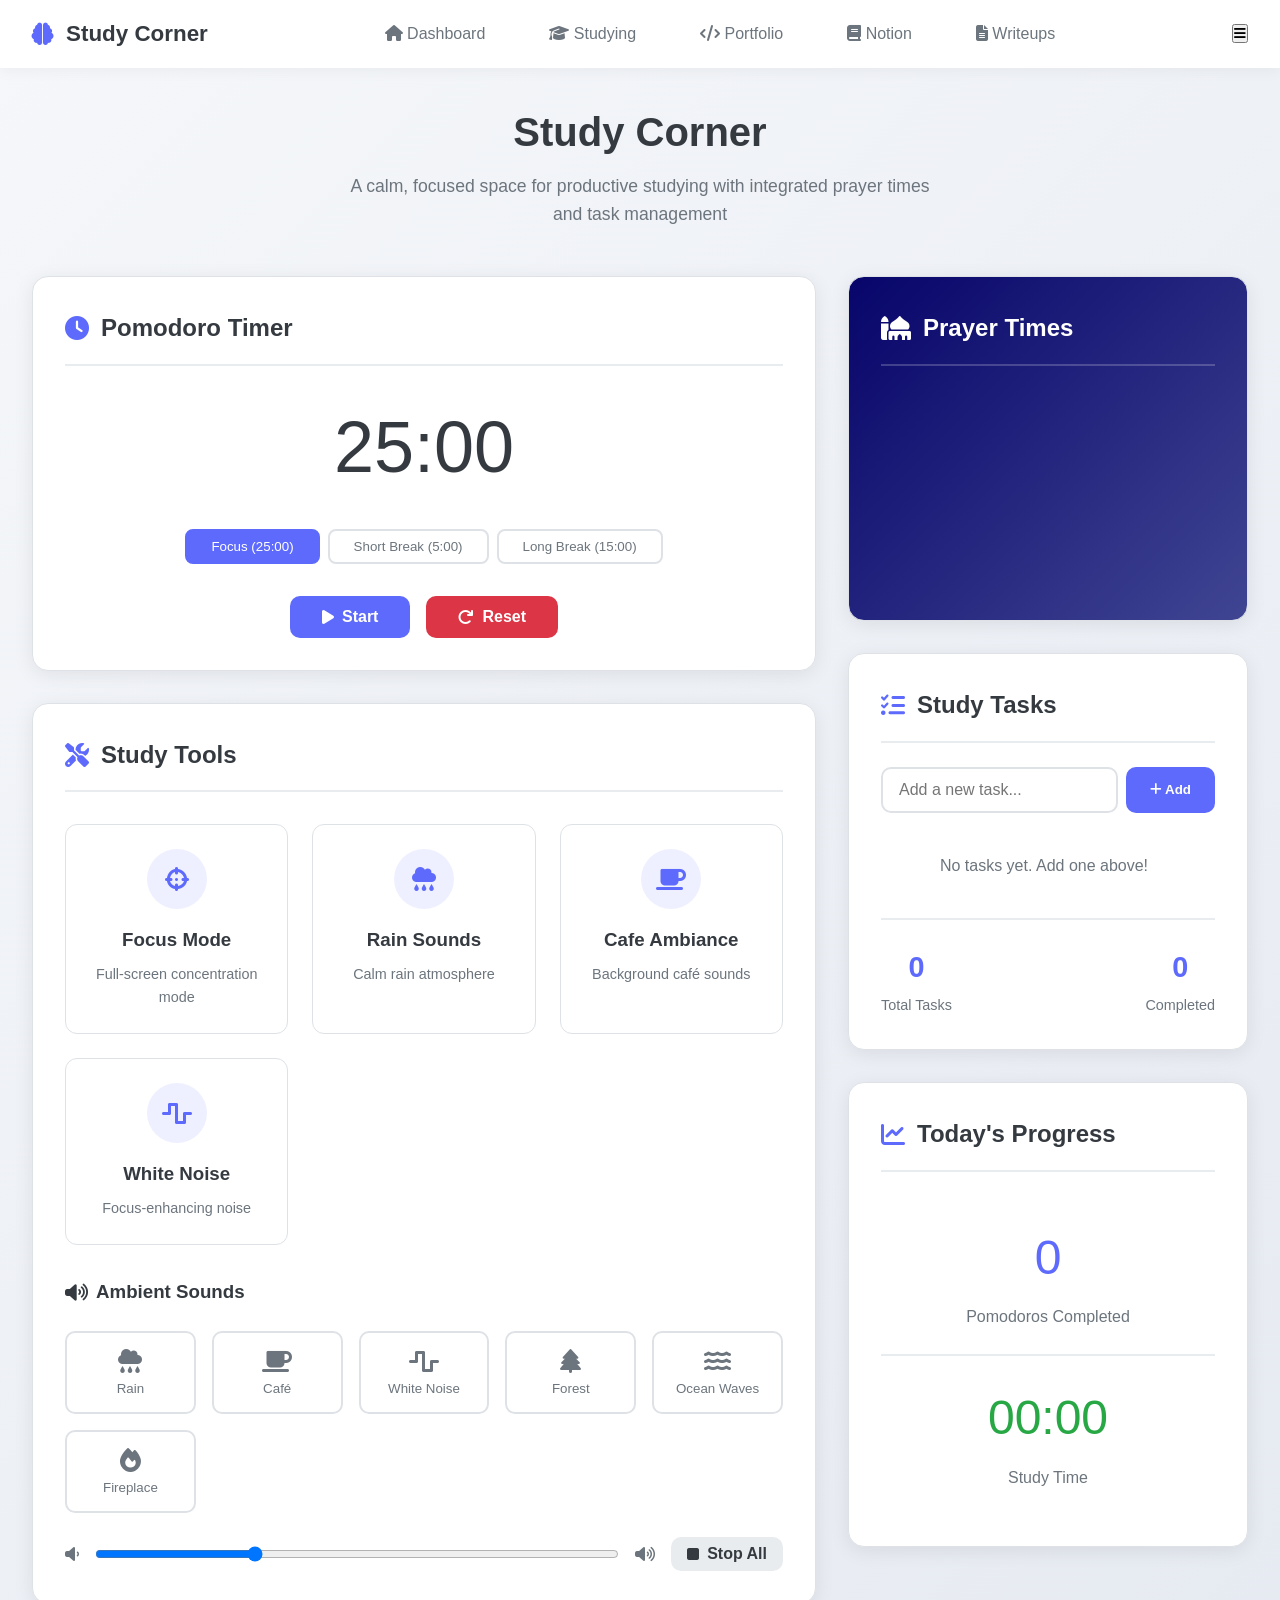
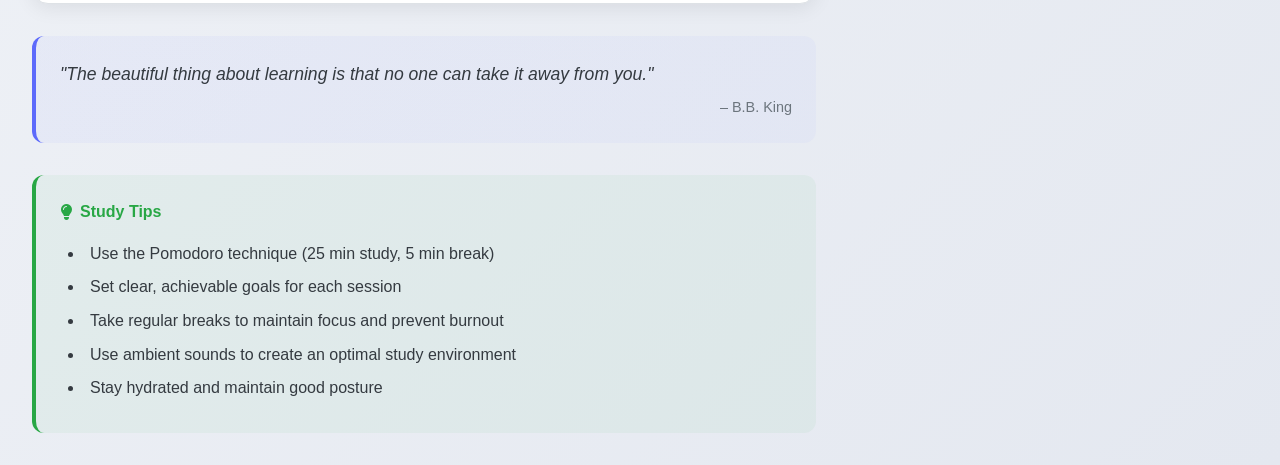
==== commit 777ee8ac: "Update study.html" ====
--- a/study.html
+++ b/study.html
@@ -5,473 +5,656 @@
     <meta charset="UTF-8">
     <meta name="viewport" content="width=device-width, initial-scale=1.0">
     <title>Study Corner | Nooh Zidan</title>
-    <link rel="stylesheet" href="css/style.css">
     <link rel="stylesheet" href="https://cdnjs.cloudflare.com/ajax/libs/font-awesome/6.4.0/css/all.min.css">
     <style>
-        /* Study Corner Specific Styles */
-        .study-corner {
+        /* Reset and Base Styles */
+        * {
+            margin: 0;
+            padding: 0;
+            box-sizing: border-box;
+        }
+
+        body {
+            font-family: -apple-system, BlinkMacSystemFont, 'Segoe UI', Roboto, Oxygen, Ubuntu, sans-serif;
+            background: linear-gradient(135deg, #f5f7fa 0%, #e4e8f0 100%);
+            color: #333;
             min-height: 100vh;
-            background: linear-gradient(135deg, #0a0a0a 0%, #071a1a 50%, #0a0a2a 100%);
-            position: relative;
-            overflow: hidden;
-        }
-
-        .floating-shapes {
-            position: absolute;
-            width: 100%;
-            height: 100%;
-            pointer-events: none;
-            z-index: 0;
-        }
-
-        .shape {
-            position: absolute;
-            background: rgba(0, 255, 100, 0.05);
-            border: 1px solid rgba(0, 255, 100, 0.1);
-            border-radius: 50%;
-        }
-
-        .shape:nth-child(1) {
-            width: 300px;
-            height: 300px;
-            top: 10%;
-            left: 5%;
-            animation: float 20s infinite linear;
-        }
-
-        .shape:nth-child(2) {
-            width: 200px;
-            height: 200px;
-            top: 60%;
-            right: 10%;
-            animation: float 25s infinite linear reverse;
-        }
-
-        .shape:nth-child(3) {
-            width: 150px;
-            height: 150px;
-            bottom: 20%;
-            left: 20%;
-            animation: float 30s infinite linear;
-        }
-
-        @keyframes float {
-            0%, 100% { transform: translateY(0) rotate(0deg); }
-            50% { transform: translateY(-20px) rotate(180deg); }
-        }
-
+            line-height: 1.6;
+        }
+
+        /* Calm Colors */
+        :root {
+            --primary: #5D6AFB;
+            --primary-light: #7B8AFF;
+            --primary-dark: #4A56CC;
+            --secondary: #6C757D;
+            --success: #28A745;
+            --warning: #FFC107;
+            --danger: #DC3545;
+            --light: #F8F9FA;
+            --dark: #343A40;
+            --gray: #6C757D;
+            --gray-light: #E9ECEF;
+            --border: #DEE2E6;
+            --shadow: rgba(0, 0, 0, 0.08);
+            --shadow-hover: rgba(0, 0, 0, 0.12);
+        }
+
+        /* Navigation */
+        .navbar {
+            background: white;
+            padding: 1rem 2rem;
+            box-shadow: 0 2px 15px rgba(0, 0, 0, 0.05);
+            position: sticky;
+            top: 0;
+            z-index: 100;
+        }
+
+        .nav-container {
+            max-width: 1400px;
+            margin: 0 auto;
+            display: flex;
+            justify-content: space-between;
+            align-items: center;
+        }
+
+        .logo {
+            display: flex;
+            align-items: center;
+            gap: 0.75rem;
+            font-size: 1.4rem;
+            font-weight: 600;
+            color: var(--dark);
+            text-decoration: none;
+        }
+
+        .logo-icon {
+            color: var(--primary);
+        }
+
+        .nav-links {
+            display: flex;
+            gap: 2rem;
+            list-style: none;
+        }
+
+        .nav-links a {
+            color: var(--gray);
+            text-decoration: none;
+            padding: 0.5rem 1rem;
+            border-radius: 8px;
+            transition: all 0.3s ease;
+            font-weight: 500;
+        }
+
+        .nav-links a:hover {
+            color: var(--primary);
+            background: rgba(93, 106, 251, 0.05);
+        }
+
+        .nav-links a.active {
+            color: var(--primary);
+            background: rgba(93, 106, 251, 0.1);
+        }
+
+        /* Main Layout */
+        .container {
+            max-width: 1400px;
+            margin: 2rem auto;
+            padding: 0 2rem;
+        }
+
+        .page-header {
+            text-align: center;
+            margin-bottom: 3rem;
+        }
+
+        .page-header h1 {
+            font-size: 2.5rem;
+            color: var(--dark);
+            margin-bottom: 0.5rem;
+            font-weight: 600;
+        }
+
+        .page-header p {
+            color: var(--gray);
+            font-size: 1.1rem;
+            max-width: 600px;
+            margin: 0 auto;
+        }
+
+        /* Study Grid Layout */
         .study-grid {
             display: grid;
-            grid-template-columns: 1fr 350px;
-            gap: 1.5rem;
-            position: relative;
-            z-index: 1;
-        }
-
-        @media (max-width: 1024px) {
+            grid-template-columns: 1fr 400px;
+            gap: 2rem;
+        }
+
+        @media (max-width: 1200px) {
             .study-grid {
                 grid-template-columns: 1fr;
             }
         }
 
-        .main-study-area {
-            background: rgba(10, 20, 15, 0.7);
-            border-radius: 15px;
+        /* Cards */
+        .card {
+            background: white;
+            border-radius: 16px;
             padding: 2rem;
-            border: 1px solid rgba(0, 255, 100, 0.2);
-            backdrop-filter: blur(10px);
-            height: fit-content;
-        }
-
-        .sidebar {
+            box-shadow: 0 4px 20px var(--shadow);
+            border: 1px solid var(--border);
+            transition: transform 0.3s ease, box-shadow 0.3s ease;
+        }
+
+        .card:hover {
+            transform: translateY(-2px);
+            box-shadow: 0 8px 30px var(--shadow-hover);
+        }
+
+        .card-header {
             display: flex;
-            flex-direction: column;
-            gap: 1.5rem;
-        }
-
-        .sidebar-card {
-            background: rgba(15, 25, 20, 0.8);
-            border-radius: 10px;
-            padding: 1.5rem;
-            border: 1px solid rgba(0, 255, 100, 0.15);
-            backdrop-filter: blur(5px);
-        }
-
-        .prayer-times {
-            background: linear-gradient(135deg, #0a1a2a 0%, #0a2a2a 100%);
-        }
-
-        .timer-section {
-            background: linear-gradient(135deg, #1a0a2a 0%, #2a0a2a 100%);
-        }
-
-        .tasks-section {
-            background: linear-gradient(135deg, #0a2a1a 0%, #1a2a0a 100%);
-        }
-
-        .pomodoro-timer {
+            align-items: center;
+            gap: 0.75rem;
+            margin-bottom: 1.5rem;
+            padding-bottom: 1rem;
+            border-bottom: 2px solid var(--gray-light);
+        }
+
+        .card-header i {
+            color: var(--primary);
+            font-size: 1.5rem;
+        }
+
+        .card-header h2 {
+            font-size: 1.5rem;
+            color: var(--dark);
+            font-weight: 600;
+        }
+
+        /* Prayer Widget Card */
+        .prayer-card {
+            background: linear-gradient(135deg, #07056A 0%, #404592 100%);
+            color: white;
+        }
+
+        .prayer-card .card-header {
+            border-bottom-color: rgba(255, 255, 255, 0.2);
+        }
+
+        .prayer-card .card-header i,
+        .prayer-card .card-header h2 {
+            color: white;
+        }
+
+        /* Timer Section */
+        .timer-display {
+            font-size: 4.5rem;
+            font-weight: 300;
             text-align: center;
-            padding: 1rem;
-        }
-
-        .timer-display {
-            font-size: 4rem;
-            font-weight: bold;
-            color: var(--hacker-green);
-            text-shadow: 0 0 20px rgba(0, 255, 100, 0.5);
-            margin: 1rem 0;
-            font-family: 'Courier New', monospace;
+            color: var(--dark);
+            margin: 1.5rem 0;
+            font-feature-settings: "tnum";
+            font-variant-numeric: tabular-nums;
         }
 
         .timer-controls {
             display: flex;
+            gap: 1rem;
             justify-content: center;
-            gap: 1rem;
-            margin-top: 1.5rem;
+            margin-top: 2rem;
         }
 
         .timer-btn {
-            background: rgba(0, 255, 100, 0.1);
-            border: 1px solid var(--hacker-green);
-            color: var(--hacker-green);
-            padding: 0.8rem 1.5rem;
-            border-radius: 8px;
+            padding: 0.75rem 2rem;
+            border: none;
+            border-radius: 10px;
+            font-size: 1rem;
+            font-weight: 600;
             cursor: pointer;
             transition: all 0.3s ease;
-            font-family: 'Courier New', monospace;
-            font-weight: bold;
-        }
-
-        .timer-btn:hover {
-            background: var(--hacker-green);
-            color: #000;
-            box-shadow: 0 0 15px var(--hacker-green);
-        }
-
-        .timer-btn.reset {
-            background: rgba(255, 50, 50, 0.1);
-            border-color: #ff3333;
-            color: #ff3333;
-        }
-
-        .timer-btn.reset:hover {
-            background: #ff3333;
-            color: #000;
+            display: flex;
+            align-items: center;
+            gap: 0.5rem;
+        }
+
+        .timer-btn.primary {
+            background: var(--primary);
+            color: white;
+        }
+
+        .timer-btn.primary:hover {
+            background: var(--primary-dark);
+            transform: translateY(-2px);
+        }
+
+        .timer-btn.secondary {
+            background: var(--gray-light);
+            color: var(--dark);
+        }
+
+        .timer-btn.secondary:hover {
+            background: var(--border);
+            transform: translateY(-2px);
+        }
+
+        .timer-btn.danger {
+            background: var(--danger);
+            color: white;
+        }
+
+        .timer-btn.danger:hover {
+            background: #c82333;
+            transform: translateY(-2px);
         }
 
         .timer-modes {
             display: flex;
+            gap: 0.5rem;
+            margin-top: 1.5rem;
             justify-content: center;
-            gap: 1rem;
-            margin-top: 1rem;
         }
 
         .mode-btn {
-            padding: 0.5rem 1rem;
-            border-radius: 20px;
-            background: rgba(255, 255, 255, 0.05);
-            border: 1px solid rgba(255, 255, 255, 0.1);
-            color: var(--text);
+            padding: 0.5rem 1.5rem;
+            border: 2px solid var(--border);
+            background: white;
+            border-radius: 8px;
+            color: var(--gray);
             cursor: pointer;
             transition: all 0.3s ease;
+            font-weight: 500;
+        }
+
+        .mode-btn:hover {
+            border-color: var(--primary-light);
+            color: var(--primary);
         }
 
         .mode-btn.active {
-            background: var(--hacker-green);
-            color: #000;
-            font-weight: bold;
-        }
-
+            background: var(--primary);
+            border-color: var(--primary);
+            color: white;
+        }
+
+        /* Tasks Section */
         .task-input {
             display: flex;
             gap: 0.5rem;
-            margin-bottom: 1rem;
+            margin-bottom: 1.5rem;
         }
 
         .task-input input {
             flex: 1;
-            padding: 0.8rem;
-            background: rgba(255, 255, 255, 0.05);
-            border: 1px solid rgba(0, 255, 100, 0.3);
-            border-radius: 8px;
-            color: var(--text);
-            font-family: 'Courier New', monospace;
+            padding: 0.75rem 1rem;
+            border: 2px solid var(--border);
+            border-radius: 10px;
+            font-size: 1rem;
+            transition: border-color 0.3s ease;
+        }
+
+        .task-input input:focus {
+            outline: none;
+            border-color: var(--primary);
         }
 
         .task-input button {
-            background: var(--hacker-green);
-            color: #000;
+            padding: 0.75rem 1.5rem;
+            background: var(--primary);
+            color: white;
             border: none;
-            padding: 0.8rem 1.2rem;
-            border-radius: 8px;
+            border-radius: 10px;
             cursor: pointer;
-            font-weight: bold;
-            transition: all 0.3s ease;
+            font-weight: 600;
+            transition: background 0.3s ease;
         }
 
         .task-input button:hover {
-            box-shadow: 0 0 10px var(--hacker-green);
+            background: var(--primary-dark);
         }
 
         .task-list {
             max-height: 300px;
             overflow-y: auto;
+            padding-right: 0.5rem;
         }
 
         .task-item {
             display: flex;
             align-items: center;
-            padding: 0.8rem;
-            background: rgba(255, 255, 255, 0.03);
-            border-radius: 8px;
-            margin-bottom: 0.5rem;
-            border-left: 3px solid var(--hacker-green);
-        }
-
-        .task-item.completed {
-            opacity: 0.6;
-            border-left-color: var(--text-dim);
+            padding: 1rem;
+            background: var(--gray-light);
+            border-radius: 10px;
+            margin-bottom: 0.75rem;
+            transition: all 0.3s ease;
+        }
+
+        .task-item:hover {
+            background: #e2e6ea;
+            transform: translateX(4px);
+        }
+
+        .task-checkbox {
+            width: 20px;
+            height: 20px;
+            margin-right: 1rem;
+            cursor: pointer;
+            accent-color: var(--primary);
+        }
+
+        .task-text {
+            flex: 1;
+            font-size: 1rem;
         }
 
         .task-item.completed .task-text {
             text-decoration: line-through;
-            color: var(--text-dim);
-        }
-
-        .task-checkbox {
-            margin-right: 0.8rem;
-            width: 20px;
-            height: 20px;
-            cursor: pointer;
-        }
-
-        .task-text {
-            flex: 1;
-            font-size: 0.9rem;
+            color: var(--gray);
         }
 
         .task-delete {
             background: none;
             border: none;
-            color: #ff3333;
+            color: var(--gray);
             cursor: pointer;
-            padding: 0.3rem 0.6rem;
-            border-radius: 4px;
+            padding: 0.5rem;
+            border-radius: 6px;
             transition: all 0.3s ease;
         }
 
         .task-delete:hover {
-            background: rgba(255, 50, 50, 0.1);
-        }
-
+            background: rgba(220, 53, 69, 0.1);
+            color: var(--danger);
+        }
+
+        .task-stats {
+            display: flex;
+            justify-content: space-between;
+            margin-top: 1.5rem;
+            padding-top: 1.5rem;
+            border-top: 2px solid var(--gray-light);
+        }
+
+        .stat-item {
+            text-align: center;
+        }
+
+        .stat-value {
+            font-size: 1.8rem;
+            font-weight: 600;
+            color: var(--primary);
+        }
+
+        .stat-label {
+            font-size: 0.9rem;
+            color: var(--gray);
+            margin-top: 0.25rem;
+        }
+
+        /* Study Tools */
         .study-tools {
             display: grid;
-            grid-template-columns: repeat(auto-fit, minmax(150px, 1fr));
-            gap: 1rem;
+            grid-template-columns: repeat(auto-fit, minmax(200px, 1fr));
+            gap: 1.5rem;
             margin-top: 2rem;
         }
 
         .tool-card {
-            background: rgba(255, 255, 255, 0.03);
-            border-radius: 10px;
+            background: white;
+            border-radius: 12px;
             padding: 1.5rem;
             text-align: center;
-            border: 1px solid rgba(0, 255, 100, 0.1);
+            border: 1px solid var(--border);
             transition: all 0.3s ease;
             cursor: pointer;
         }
 
         .tool-card:hover {
-            transform: translateY(-5px);
-            border-color: var(--hacker-green);
-            box-shadow: 0 5px 15px rgba(0, 255, 100, 0.2);
+            transform: translateY(-4px);
+            box-shadow: 0 8px 25px var(--shadow-hover);
+            border-color: var(--primary-light);
         }
 
         .tool-icon {
-            font-size: 2rem;
-            color: var(--hacker-green);
-            margin-bottom: 1rem;
-        }
-
-        .ambient-sounds {
+            width: 60px;
+            height: 60px;
+            background: rgba(93, 106, 251, 0.1);
+            border-radius: 50%;
+            display: flex;
+            align-items: center;
+            justify-content: center;
+            margin: 0 auto 1rem;
+        }
+
+        .tool-icon i {
+            font-size: 1.5rem;
+            color: var(--primary);
+        }
+
+        .tool-card h3 {
+            color: var(--dark);
+            margin-bottom: 0.5rem;
+            font-weight: 600;
+        }
+
+        .tool-card p {
+            color: var(--gray);
+            font-size: 0.9rem;
+        }
+
+        /* Ambient Sounds */
+        .sound-controls {
             display: grid;
             grid-template-columns: repeat(auto-fit, minmax(120px, 1fr));
-            gap: 0.8rem;
+            gap: 1rem;
             margin-top: 1.5rem;
         }
 
         .sound-btn {
-            padding: 0.8rem;
-            background: rgba(255, 255, 255, 0.05);
-            border: 1px solid rgba(0, 255, 100, 0.2);
-            border-radius: 8px;
-            color: var(--text);
+            padding: 1rem;
+            background: white;
+            border: 2px solid var(--border);
+            border-radius: 10px;
+            color: var(--gray);
             cursor: pointer;
             transition: all 0.3s ease;
+            display: flex;
+            flex-direction: column;
+            align-items: center;
+            gap: 0.5rem;
+        }
+
+        .sound-btn:hover {
+            border-color: var(--primary-light);
+            color: var(--primary);
+            transform: translateY(-2px);
+        }
+
+        .sound-btn.active {
+            background: var(--primary);
+            border-color: var(--primary);
+            color: white;
+        }
+
+        .sound-btn i {
+            font-size: 1.5rem;
+        }
+
+        /* Quote Section */
+        .quote-container {
+            margin-top: 2rem;
+            padding: 1.5rem;
+            background: linear-gradient(135deg, rgba(93, 106, 251, 0.05) 0%, rgba(123, 138, 255, 0.05) 100%);
+            border-radius: 12px;
+            border-left: 4px solid var(--primary);
+        }
+
+        .quote {
+            font-style: italic;
+            color: var(--dark);
+            font-size: 1.1rem;
+            margin-bottom: 0.5rem;
+        }
+
+        .quote-author {
+            color: var(--gray);
+            text-align: right;
             font-size: 0.9rem;
         }
 
-        .sound-btn.active {
-            background: var(--hacker-green);
-            color: #000;
-            font-weight: bold;
-        }
-
-        .sound-btn:hover {
-            border-color: var(--hacker-green);
-        }
-
-        .sound-controls {
+        /* Study Tips */
+        .study-tips {
+            margin-top: 2rem;
+            padding: 1.5rem;
+            background: rgba(40, 167, 69, 0.05);
+            border-radius: 12px;
+            border-left: 4px solid var(--success);
+        }
+
+        .study-tips h4 {
+            color: var(--success);
+            margin-bottom: 1rem;
             display: flex;
             align-items: center;
-            gap: 1rem;
-            margin-top: 1rem;
-        }
-
-        .volume-slider {
-            flex: 1;
-            -webkit-appearance: none;
-            height: 6px;
-            background: rgba(255, 255, 255, 0.1);
-            border-radius: 3px;
-            outline: none;
-        }
-
-        .volume-slider::-webkit-slider-thumb {
-            -webkit-appearance: none;
-            width: 18px;
-            height: 18px;
-            background: var(--hacker-green);
-            border-radius: 50%;
-            cursor: pointer;
-        }
-
-        .study-stats {
-            display: flex;
-            justify-content: space-around;
-            margin-top: 2rem;
-            padding-top: 1.5rem;
-            border-top: 1px solid rgba(255, 255, 255, 0.1);
-        }
-
-        .stat-item {
-            text-align: center;
-        }
-
-        .stat-value {
-            font-size: 1.8rem;
-            font-weight: bold;
-            color: var(--hacker-green);
-        }
-
-        .stat-label {
-            font-size: 0.9rem;
-            color: var(--text-dim);
-        }
-
+            gap: 0.5rem;
+        }
+
+        .study-tips ul {
+            list-style-position: inside;
+            color: var(--dark);
+        }
+
+        .study-tips li {
+            margin-bottom: 0.5rem;
+            padding-left: 0.5rem;
+        }
+
+        /* Focus Mode */
         .focus-mode {
             position: fixed;
             top: 0;
             left: 0;
             right: 0;
             bottom: 0;
-            background: rgba(0, 0, 0, 0.95);
+            background: linear-gradient(135deg, #667eea 0%, #764ba2 100%);
             z-index: 1000;
             display: none;
             flex-direction: column;
             justify-content: center;
             align-items: center;
+            color: white;
         }
 
         .focus-timer {
-            font-size: 6rem;
-            color: var(--hacker-green);
-            font-family: 'Courier New', monospace;
-            text-shadow: 0 0 30px var(--hacker-green);
+            font-size: 8rem;
+            font-weight: 300;
+            font-feature-settings: "tnum";
+            font-variant-numeric: tabular-nums;
             margin-bottom: 2rem;
+            text-shadow: 0 4px 20px rgba(0, 0, 0, 0.2);
         }
 
         .focus-task {
-            font-size: 1.5rem;
-            color: var(--text);
-            margin-bottom: 2rem;
+            font-size: 1.8rem;
+            margin-bottom: 3rem;
+            text-align: center;
             max-width: 600px;
-            text-align: center;
             padding: 0 2rem;
+            opacity: 0.9;
         }
 
         .exit-focus {
-            padding: 1rem 2rem;
-            background: transparent;
-            border: 2px solid var(--hacker-green);
-            color: var(--hacker-green);
-            border-radius: 8px;
+            padding: 1rem 3rem;
+            background: rgba(255, 255, 255, 0.15);
+            border: 2px solid rgba(255, 255, 255, 0.3);
+            color: white;
+            border-radius: 12px;
+            font-size: 1.1rem;
+            font-weight: 600;
             cursor: pointer;
-            font-size: 1rem;
-            font-weight: bold;
             transition: all 0.3s ease;
+            backdrop-filter: blur(10px);
         }
 
         .exit-focus:hover {
-            background: var(--hacker-green);
-            color: #000;
-        }
-
-        .quote-container {
-            margin-top: 2rem;
-            padding: 1.5rem;
-            background: rgba(255, 255, 255, 0.03);
-            border-radius: 10px;
-            border-left: 4px solid var(--hacker-green);
-            font-style: italic;
-            text-align: center;
-        }
-
-        .quote {
-            color: var(--text);
-            font-size: 1.1rem;
-            margin-bottom: 0.5rem;
-        }
-
-        .quote-author {
-            color: var(--text-dim);
-            font-size: 0.9rem;
-        }
-
-        .study-tips {
-            background: rgba(0, 50, 100, 0.1);
-            padding: 1rem;
-            border-radius: 8px;
-            margin-top: 1.5rem;
-            font-size: 0.9rem;
-            color: var(--text);
-        }
-
-        .study-tips h4 {
-            color: var(--secondary);
-            margin-bottom: 0.5rem;
-        }
-
-        .study-tips ul {
-            margin-left: 1.5rem;
-            margin-top: 0.5rem;
-        }
-
-        .study-tips li {
-            margin-bottom: 0.3rem;
+            background: rgba(255, 255, 255, 0.25);
+            border-color: rgba(255, 255, 255, 0.5);
+            transform: translateY(-2px);
+        }
+
+        /* Mobile Responsive */
+        @media (max-width: 768px) {
+            .container {
+                padding: 0 1rem;
+            }
+            
+            .nav-links {
+                display: none;
+            }
+            
+            .mobile-menu-btn {
+                display: block;
+                background: none;
+                border: none;
+                font-size: 1.5rem;
+                color: var(--gray);
+                cursor: pointer;
+            }
+            
+            .timer-display {
+                font-size: 3.5rem;
+            }
+            
+            .study-tools {
+                grid-template-columns: 1fr;
+            }
+            
+            .sound-controls {
+                grid-template-columns: repeat(2, 1fr);
+            }
+            
+            .focus-timer {
+                font-size: 5rem;
+            }
+        }
+
+        /* Custom Scrollbar */
+        ::-webkit-scrollbar {
+            width: 8px;
+        }
+
+        ::-webkit-scrollbar-track {
+            background: var(--gray-light);
+            border-radius: 4px;
+        }
+
+        ::-webkit-scrollbar-thumb {
+            background: var(--primary-light);
+            border-radius: 4px;
+        }
+
+        ::-webkit-scrollbar-thumb:hover {
+            background: var(--primary);
+        }
+
+        /* Animations */
+        @keyframes fadeIn {
+            from { opacity: 0; transform: translateY(20px); }
+            to { opacity: 1; transform: translateY(0); }
+        }
+
+        .card, .tool-card {
+            animation: fadeIn 0.6s ease-out;
         }
     </style>
 </head>
-<body class="study-corner">
-    <div class="floating-shapes">
-        <div class="shape"></div>
-        <div class="shape"></div>
-        <div class="shape"></div>
-    </div>
-
-    <header>
-        <nav>
-            <div class="logo">Study<span>Corner</span></div>
+<body>
+    <!-- Navigation -->
+    <nav class="navbar">
+        <div class="nav-container">
+            <a href="dashboard.html" class="logo">
+                <i class="fas fa-brain logo-icon"></i>
+                <span>Study Corner</span>
+            </a>
             <ul class="nav-links">
                 <li><a href="dashboard.html"><i class="fas fa-home"></i> Dashboard</a></li>
                 <li><a href="studying.html"><i class="fas fa-graduation-cap"></i> Studying</a></li>
@@ -482,168 +665,177 @@
             <button class="mobile-menu-btn">
                 <i class="fas fa-bars"></i>
             </button>
-        </nav>
-    </header>
-
+        </div>
+    </nav>
+
+    <!-- Main Content -->
     <main class="container">
-        <div class="terminal" style="margin-bottom: 2rem;">
-            <div class="terminal-header">
-                <div class="terminal-dots">
-                    <div class="terminal-dot red"></div>
-                    <div class="terminal-dot yellow"></div>
-                    <div class="terminal-dot green"></div>
-                </div>
-                <div class="terminal-title">nooh@study-corner:~$</div>
-            </div>
-            <div class="terminal-content">
-                <p><span class="prompt">$</span> system_status --study_mode</p>
-                <p>> Focus Mode: READY</p>
-                <p>> Pomodoro Timer: LOADED (25:00)</p>
-                <p>> Ambient Sounds: AVAILABLE</p>
-                <p>> Task Manager: ACTIVE</p>
-                <p><span class="prompt">$</span> <span id="cursor">█</span></p>
-            </div>
+        <div class="page-header">
+            <h1>Study Corner</h1>
+            <p>A calm, focused space for productive studying with integrated prayer times and task management</p>
         </div>
 
         <div class="study-grid">
-            <!-- Main Study Area -->
-            <div class="main-study-area">
-                <h2 style="color: var(--hacker-green); margin-bottom: 1.5rem;">
-                    <i class="fas fa-brain"></i> Study Zone
-                </h2>
-                
-                <div class="study-tools">
-                    <div class="tool-card" id="focusModeBtn">
-                        <div class="tool-icon">
-                            <i class="fas fa-crosshairs"></i>
-                        </div>
-                        <h3>Focus Mode</h3>
-                        <p>Full-screen concentration</p>
+            <!-- Left Column: Main Study Area -->
+            <div class="main-content">
+                <!-- Timer Card -->
+                <div class="card">
+                    <div class="card-header">
+                        <i class="fas fa-clock"></i>
+                        <h2>Pomodoro Timer</h2>
                     </div>
                     
-                    <div class="tool-card" onclick="toggleAmbientSound('rain')">
-                        <div class="tool-icon">
-                            <i class="fas fa-cloud-rain"></i>
-                        </div>
-                        <h3>Rain Sounds</h3>
-                        <p>Calm rain atmosphere</p>
-                    </div>
+                    <div class="timer-display" id="timerDisplay">25:00</div>
                     
-                    <div class="tool-card" onclick="toggleAmbientSound('cafe')">
-                        <div class="tool-icon">
-                            <i class="fas fa-coffee"></i>
-                        </div>
-                        <h3>Cafe Ambiance</h3>
-                        <p>Background café sounds</p>
-                    </div>
-                    
-                    <div class="tool-card" onclick="toggleAmbientSound('white')">
-                        <div class="tool-icon">
-                            <i class="fas fa-wave-square"></i>
-                        </div>
-                        <h3>White Noise</h3>
-                        <p>Focus-enhancing noise</p>
-                    </div>
-                </div>
-
-                <div style="margin-top: 2rem;">
-                    <h3 style="color: var(--secondary); margin-bottom: 1rem;">
-                        <i class="fas fa-volume-up"></i> Ambient Sounds
-                    </h3>
-                    <div class="ambient-sounds">
-                        <button class="sound-btn" onclick="toggleAmbientSound('rain')">
-                            <i class="fas fa-cloud-rain"></i> Rain
+                    <div class="timer-modes">
+                        <button class="mode-btn active" onclick="setTimerMode('pomodoro')">
+                            Focus (25:00)
                         </button>
-                        <button class="sound-btn" onclick="toggleAmbientSound('cafe')">
-                            <i class="fas fa-coffee"></i> Café
+                        <button class="mode-btn" onclick="setTimerMode('shortBreak')">
+                            Short Break (5:00)
                         </button>
-                        <button class="sound-btn" onclick="toggleAmbientSound('white')">
-                            <i class="fas fa-wave-square"></i> White Noise
-                        </button>
-                        <button class="sound-btn" onclick="toggleAmbientSound('forest')">
-                            <i class="fas fa-tree"></i> Forest
-                        </button>
-                        <button class="sound-btn" onclick="toggleAmbientSound('waves')">
-                            <i class="fas fa-water"></i> Ocean Waves
-                        </button>
-                        <button class="sound-btn" onclick="toggleAmbientSound('fireplace')">
-                            <i class="fas fa-fire"></i> Fireplace
+                        <button class="mode-btn" onclick="setTimerMode('longBreak')">
+                            Long Break (15:00)
                         </button>
                     </div>
                     
-                    <div class="sound-controls">
-                        <i class="fas fa-volume-down" style="color: var(--text-dim);"></i>
-                        <input type="range" min="0" max="100" value="50" class="volume-slider" id="volumeSlider">
-                        <i class="fas fa-volume-up" style="color: var(--text-dim);"></i>
-                        <button class="timer-btn" onclick="stopAllSounds()" style="padding: 0.5rem 1rem;">
-                            <i class="fas fa-stop"></i> Stop All
+                    <div class="timer-controls">
+                        <button class="timer-btn primary" id="startBtn" onclick="startTimer()">
+                            <i class="fas fa-play"></i> Start
+                        </button>
+                        <button class="timer-btn secondary" id="pauseBtn" onclick="pauseTimer()" style="display: none;">
+                            <i class="fas fa-pause"></i> Pause
+                        </button>
+                        <button class="timer-btn danger" onclick="resetTimer()">
+                            <i class="fas fa-redo"></i> Reset
                         </button>
                     </div>
                 </div>
 
+                <!-- Study Tools -->
+                <div class="card" style="margin-top: 2rem;">
+                    <div class="card-header">
+                        <i class="fas fa-tools"></i>
+                        <h2>Study Tools</h2>
+                    </div>
+                    
+                    <div class="study-tools">
+                        <div class="tool-card" id="focusModeBtn">
+                            <div class="tool-icon">
+                                <i class="fas fa-crosshairs"></i>
+                            </div>
+                            <h3>Focus Mode</h3>
+                            <p>Full-screen concentration mode</p>
+                        </div>
+                        
+                        <div class="tool-card" onclick="toggleAmbientSound('rain')">
+                            <div class="tool-icon">
+                                <i class="fas fa-cloud-rain"></i>
+                            </div>
+                            <h3>Rain Sounds</h3>
+                            <p>Calm rain atmosphere</p>
+                        </div>
+                        
+                        <div class="tool-card" onclick="toggleAmbientSound('cafe')">
+                            <div class="tool-icon">
+                                <i class="fas fa-coffee"></i>
+                            </div>
+                            <h3>Cafe Ambiance</h3>
+                            <p>Background café sounds</p>
+                        </div>
+                        
+                        <div class="tool-card" onclick="toggleAmbientSound('white')">
+                            <div class="tool-icon">
+                                <i class="fas fa-wave-square"></i>
+                            </div>
+                            <h3>White Noise</h3>
+                            <p>Focus-enhancing noise</p>
+                        </div>
+                    </div>
+
+                    <!-- Ambient Sounds -->
+                    <div style="margin-top: 2rem;">
+                        <h3 style="color: var(--dark); margin-bottom: 1rem; display: flex; align-items: center; gap: 0.5rem;">
+                            <i class="fas fa-volume-up"></i> Ambient Sounds
+                        </h3>
+                        <div class="sound-controls">
+                            <button class="sound-btn" onclick="toggleAmbientSound('rain')">
+                                <i class="fas fa-cloud-rain"></i>
+                                <span>Rain</span>
+                            </button>
+                            <button class="sound-btn" onclick="toggleAmbientSound('cafe')">
+                                <i class="fas fa-coffee"></i>
+                                <span>Café</span>
+                            </button>
+                            <button class="sound-btn" onclick="toggleAmbientSound('white')">
+                                <i class="fas fa-wave-square"></i>
+                                <span>White Noise</span>
+                            </button>
+                            <button class="sound-btn" onclick="toggleAmbientSound('forest')">
+                                <i class="fas fa-tree"></i>
+                                <span>Forest</span>
+                            </button>
+                            <button class="sound-btn" onclick="toggleAmbientSound('waves')">
+                                <i class="fas fa-water"></i>
+                                <span>Ocean Waves</span>
+                            </button>
+                            <button class="sound-btn" onclick="toggleAmbientSound('fireplace')">
+                                <i class="fas fa-fire"></i>
+                                <span>Fireplace</span>
+                            </button>
+                        </div>
+                        
+                        <div style="display: flex; align-items: center; gap: 1rem; margin-top: 1.5rem;">
+                            <i class="fas fa-volume-down" style="color: var(--gray);"></i>
+                            <input type="range" min="0" max="100" value="30" class="timer-btn" id="volumeSlider" 
+                                   style="flex: 1; padding: 0;">
+                            <i class="fas fa-volume-up" style="color: var(--gray);"></i>
+                            <button class="timer-btn secondary" onclick="stopAllSounds()" style="padding: 0.5rem 1rem;">
+                                <i class="fas fa-stop"></i> Stop All
+                            </button>
+                        </div>
+                    </div>
+                </div>
+
+                <!-- Quote -->
                 <div class="quote-container">
-                    <p class="quote">"The expert in anything was once a beginner."</p>
-                    <p class="quote-author">– Helen Hayes</p>
+                    <p class="quote">"The beautiful thing about learning is that no one can take it away from you."</p>
+                    <p class="quote-author">– B.B. King</p>
                 </div>
 
+                <!-- Study Tips -->
                 <div class="study-tips">
                     <h4><i class="fas fa-lightbulb"></i> Study Tips</h4>
                     <ul>
                         <li>Use the Pomodoro technique (25 min study, 5 min break)</li>
-                        <li>Set clear goals for each study session</li>
-                        <li>Take regular breaks to maintain focus</li>
-                        <li>Use ambient sounds to block distractions</li>
-                        <li>Review your tasks before starting</li>
+                        <li>Set clear, achievable goals for each session</li>
+                        <li>Take regular breaks to maintain focus and prevent burnout</li>
+                        <li>Use ambient sounds to create an optimal study environment</li>
+                        <li>Stay hydrated and maintain good posture</li>
                     </ul>
                 </div>
             </div>
 
-            <!-- Sidebar -->
+            <!-- Right Column: Sidebar -->
             <div class="sidebar">
                 <!-- Prayer Times -->
-                <div class="sidebar-card prayer-times">
-                    <h3 style="color: var(--secondary); margin-bottom: 1rem;">
-                        <i class="fas fa-mosque"></i> Prayer Times
-                    </h3>
+                <div class="card prayer-card">
+                    <div class="card-header">
+                        <i class="fas fa-mosque"></i>
+                        <h2>Prayer Times</h2>
+                    </div>
                     <iframe 
                         src="https://timesprayer.com/widgets.php?frame=1&lang=en&name=demlig&sound=true&avachang=true&fcolor=07056A&tcolor=404592&frcolor=00034E" 
-                        style="border: none; overflow: hidden; width: 100%; height: 191px;">
+                        style="border: none; overflow: hidden; width: 100%; height: 191px; border-radius: 8px;">
                     </iframe>
                 </div>
 
-                <!-- Pomodoro Timer -->
-                <div class="sidebar-card timer-section">
-                    <h3 style="color: var(--hacker-green); margin-bottom: 1rem;">
-                        <i class="fas fa-clock"></i> Pomodoro Timer
-                    </h3>
-                    <div class="pomodoro-timer">
-                        <div class="timer-display" id="timerDisplay">25:00</div>
-                        
-                        <div class="timer-modes">
-                            <button class="mode-btn active" onclick="setTimerMode('pomodoro')">Pomodoro</button>
-                            <button class="mode-btn" onclick="setTimerMode('shortBreak')">Short Break</button>
-                            <button class="mode-btn" onclick="setTimerMode('longBreak')">Long Break</button>
-                        </div>
-                        
-                        <div class="timer-controls">
-                            <button class="timer-btn" id="startBtn" onclick="startTimer()">
-                                <i class="fas fa-play"></i> Start
-                            </button>
-                            <button class="timer-btn" id="pauseBtn" onclick="pauseTimer()" style="display: none;">
-                                <i class="fas fa-pause"></i> Pause
-                            </button>
-                            <button class="timer-btn reset" onclick="resetTimer()">
-                                <i class="fas fa-redo"></i> Reset
-                            </button>
-                        </div>
+                <!-- Task Manager -->
+                <div class="card" style="margin-top: 2rem;">
+                    <div class="card-header">
+                        <i class="fas fa-tasks"></i>
+                        <h2>Study Tasks</h2>
                     </div>
-                </div>
-
-                <!-- Task Manager -->
-                <div class="sidebar-card tasks-section">
-                    <h3 style="color: #00ff9d; margin-bottom: 1rem;">
-                        <i class="fas fa-tasks"></i> Study Tasks
-                    </h3>
                     
                     <div class="task-input">
                         <input type="text" id="taskInput" placeholder="Add a new task..." onkeypress="addTaskOnEnter(event)">
@@ -653,10 +845,10 @@
                     </div>
                     
                     <div class="task-list" id="taskList">
-                        <!-- Tasks will be added here -->
+                        <!-- Tasks will be loaded here -->
                     </div>
                     
-                    <div class="study-stats">
+                    <div class="task-stats">
                         <div class="stat-item">
                             <div class="stat-value" id="totalTasks">0</div>
                             <div class="stat-label">Total Tasks</div>
@@ -667,6 +859,22 @@
                         </div>
                     </div>
                 </div>
+
+                <!-- Quick Stats -->
+                <div class="card" style="margin-top: 2rem;">
+                    <div class="card-header">
+                        <i class="fas fa-chart-line"></i>
+                        <h2>Today's Progress</h2>
+                    </div>
+                    <div style="text-align: center; padding: 1.5rem 0;">
+                        <div style="font-size: 3rem; font-weight: 300; color: var(--primary);" id="pomodorosCompleted">0</div>
+                        <div style="color: var(--gray); margin-top: 0.5rem;">Pomodoros Completed</div>
+                    </div>
+                    <div style="text-align: center; padding: 1.5rem 0; border-top: 2px solid var(--gray-light);">
+                        <div style="font-size: 3rem; font-weight: 300; color: var(--success);" id="studyTime">00:00</div>
+                        <div style="color: var(--gray); margin-top: 0.5rem;">Study Time</div>
+                    </div>
+                </div>
             </div>
         </div>
     </main>
@@ -674,9 +882,9 @@
     <!-- Focus Mode Overlay -->
     <div class="focus-mode" id="focusMode">
         <div class="focus-timer" id="focusTimer">25:00</div>
-        <div class="focus-task" id="focusTask">Current Task: None</div>
+        <div class="focus-task" id="focusTask">Current Task: No active task</div>
         <button class="exit-focus" onclick="exitFocusMode()">
-            <i class="fas fa-times"></i> Exit Focus Mode
+            <i class="fas fa-times"></i> Exit Focus Mode (ESC)
         </button>
     </div>
 
@@ -686,6 +894,8 @@
         let timeLeft = 25 * 60; // 25 minutes in seconds
         let timerRunning = false;
         let currentMode = 'pomodoro';
+        let totalStudyTime = 0; // in seconds
+        let studyTimeInterval;
 
         // Timer Modes (in seconds)
         const timerModes = {
@@ -714,21 +924,23 @@
         const focusModeEl = document.getElementById('focusMode');
         const focusTimerEl = document.getElementById('focusTimer');
         const focusTaskEl = document.getElementById('focusTask');
+        const pomodorosCompletedEl = document.getElementById('pomodorosCompleted');
+        const studyTimeEl = document.getElementById('studyTime');
 
         // Initialize
         document.addEventListener('DOMContentLoaded', function() {
             loadTasks();
             updateTaskStats();
             initializeAudio();
-            
-            // Set initial timer display
-            updateTimerDisplay();
-            
-            // Load timer mode from localStorage
-            const savedMode = localStorage.getItem('timerMode');
-            if (savedMode && timerModes[savedMode]) {
-                setTimerMode(savedMode, false);
-            }
+            loadTimerState();
+            updateStudyTimeDisplay();
+            
+            // Load completed pomodoros
+            const completedPomodoros = localStorage.getItem('pomodorosCompleted') || '0';
+            pomodorosCompletedEl.textContent = completedPomodoros;
+            
+            // Load total study time
+            totalStudyTime = parseInt(localStorage.getItem('totalStudyTime') || '0');
             
             // Update cursor blink
             const cursor = document.getElementById('cursor');
@@ -739,6 +951,9 @@
                     cursor.style.opacity = cursorVisible ? 1 : 0;
                 }, 500);
             }
+
+            // Start study time tracking
+            startStudyTimeTracking();
         });
 
         // Timer Functions
@@ -776,6 +991,11 @@
                         timerComplete();
                     }
                 }, 1000);
+                
+                // Track study time
+                if (currentMode === 'pomodoro') {
+                    startStudyTimeTracking();
+                }
             }
         }
 
@@ -784,6 +1004,9 @@
             clearInterval(timerInterval);
             startBtn.style.display = 'block';
             pauseBtn.style.display = 'none';
+            
+            // Pause study time tracking
+            stopStudyTimeTracking();
         }
 
         function resetTimer() {
@@ -817,14 +1040,18 @@
                 });
             }
             
+            // Update pomodoro count
+            if (currentMode === 'pomodoro') {
+                const completed = parseInt(localStorage.getItem('pomodorosCompleted') || '0');
+                localStorage.setItem('pomodorosCompleted', (completed + 1).toString());
+                pomodorosCompletedEl.textContent = completed + 1;
+            }
+            
             // Auto-switch to next mode
             if (currentMode === 'pomodoro') {
-                // Count completed pomodoros
+                // Every 4 pomodoros, take a long break
                 const completed = parseInt(localStorage.getItem('pomodorosCompleted') || '0');
-                localStorage.setItem('pomodorosCompleted', (completed + 1).toString());
-                
-                // Every 4 pomodoros, take a long break
-                if ((completed + 1) % 4 === 0) {
+                if (completed % 4 === 0) {
                     setTimerMode('longBreak');
                 } else {
                     setTimerMode('shortBreak');
@@ -834,6 +1061,30 @@
             }
             
             startTimer(); // Auto-start next timer
+        }
+
+        // Study Time Tracking
+        function startStudyTimeTracking() {
+            if (!studyTimeInterval) {
+                studyTimeInterval = setInterval(() => {
+                    totalStudyTime++;
+                    localStorage.setItem('totalStudyTime', totalStudyTime.toString());
+                    updateStudyTimeDisplay();
+                }, 1000);
+            }
+        }
+
+        function stopStudyTimeTracking() {
+            if (studyTimeInterval) {
+                clearInterval(studyTimeInterval);
+                studyTimeInterval = null;
+            }
+        }
+
+        function updateStudyTimeDisplay() {
+            const hours = Math.floor(totalStudyTime / 3600);
+            const minutes = Math.floor((totalStudyTime % 3600) / 60);
+            studyTimeEl.textContent = `${hours.toString().padStart(2, '0')}:${minutes.toString().padStart(2, '0')}`;
         }
 
         // Task Functions
@@ -882,7 +1133,7 @@
             taskList.innerHTML = '';
             
             if (tasks.length === 0) {
-                taskList.innerHTML = '<p style="text-align: center; color: var(--text-dim); padding: 1rem;">No tasks yet. Add one above!</p>';
+                taskList.innerHTML = '<p style="text-align: center; color: var(--gray); padding: 1rem;">No tasks yet. Add one above!</p>';
                 return;
             }
             
@@ -1053,29 +1304,51 @@
             }
         });
 
+        // Save/Load Timer State
+        function saveTimerState() {
+            localStorage.setItem('timerTimeLeft', timeLeft);
+            localStorage.setItem('timerRunning', timerRunning);
+            localStorage.setItem('currentMode', currentMode);
+        }
+
+        function loadTimerState() {
+            const savedTimeLeft = localStorage.getItem('timerTimeLeft');
+            const savedTimerRunning = localStorage.getItem('timerRunning');
+            const savedCurrentMode = localStorage.getItem('currentMode');
+            
+            if (savedTimeLeft && savedCurrentMode) {
+                timeLeft = parseInt(savedTimeLeft);
+                currentMode = savedCurrentMode;
+                setTimerMode(currentMode, false);
+                updateTimerDisplay();
+                
+                if (savedTimerRunning === 'true') {
+                    startTimer();
+                }
+            }
+        }
+
+        // Auto-save timer state
+        setInterval(saveTimerState, 5000);
+
         // Mobile menu toggle
         const mobileMenuBtn = document.querySelector('.mobile-menu-btn');
         const navLinks = document.querySelector('.nav-links');
         
         if (mobileMenuBtn) {
             mobileMenuBtn.addEventListener('click', () => {
-                navLinks.style.display = navLinks.style.display === 'flex' ? 'none' : 'flex';
+                const isVisible = navLinks.style.display === 'flex';
+                navLinks.style.display = isVisible ? 'none' : 'flex';
+                navLinks.style.flexDirection = 'column';
+                navLinks.style.position = 'absolute';
+                navLinks.style.top = '100%';
+                navLinks.style.left = '0';
+                navLinks.style.right = '0';
+                navLinks.style.background = 'white';
+                navLinks.style.padding = '1rem';
+                navLinks.style.boxShadow = '0 4px 20px rgba(0,0,0,0.1)';
             });
         }
-
-        // Save timer state before leaving
-        window.addEventListener('beforeunload', function() {
-            localStorage.setItem('timerTimeLeft', timeLeft);
-            localStorage.setItem('timerRunning', timerRunning);
-            localStorage.setItem('currentMode', currentMode);
-        });
-
-        // Load timer state
-        const savedTimeLeft = localStorage.getItem('timerTimeLeft');
-        const savedTimerRunning = localStorage.getItem('timerRunning');
-        const savedCurrentMode = localStorage.getItem('currentMode');
-        
-        if (savedTimeLeft && savedCurrentMode) {
-            timeLeft = parseInt(savedTimeLeft);
-            currentMode = savedCurrentMode;
-            timerRunning
+    </script>
+</body>
+</html>
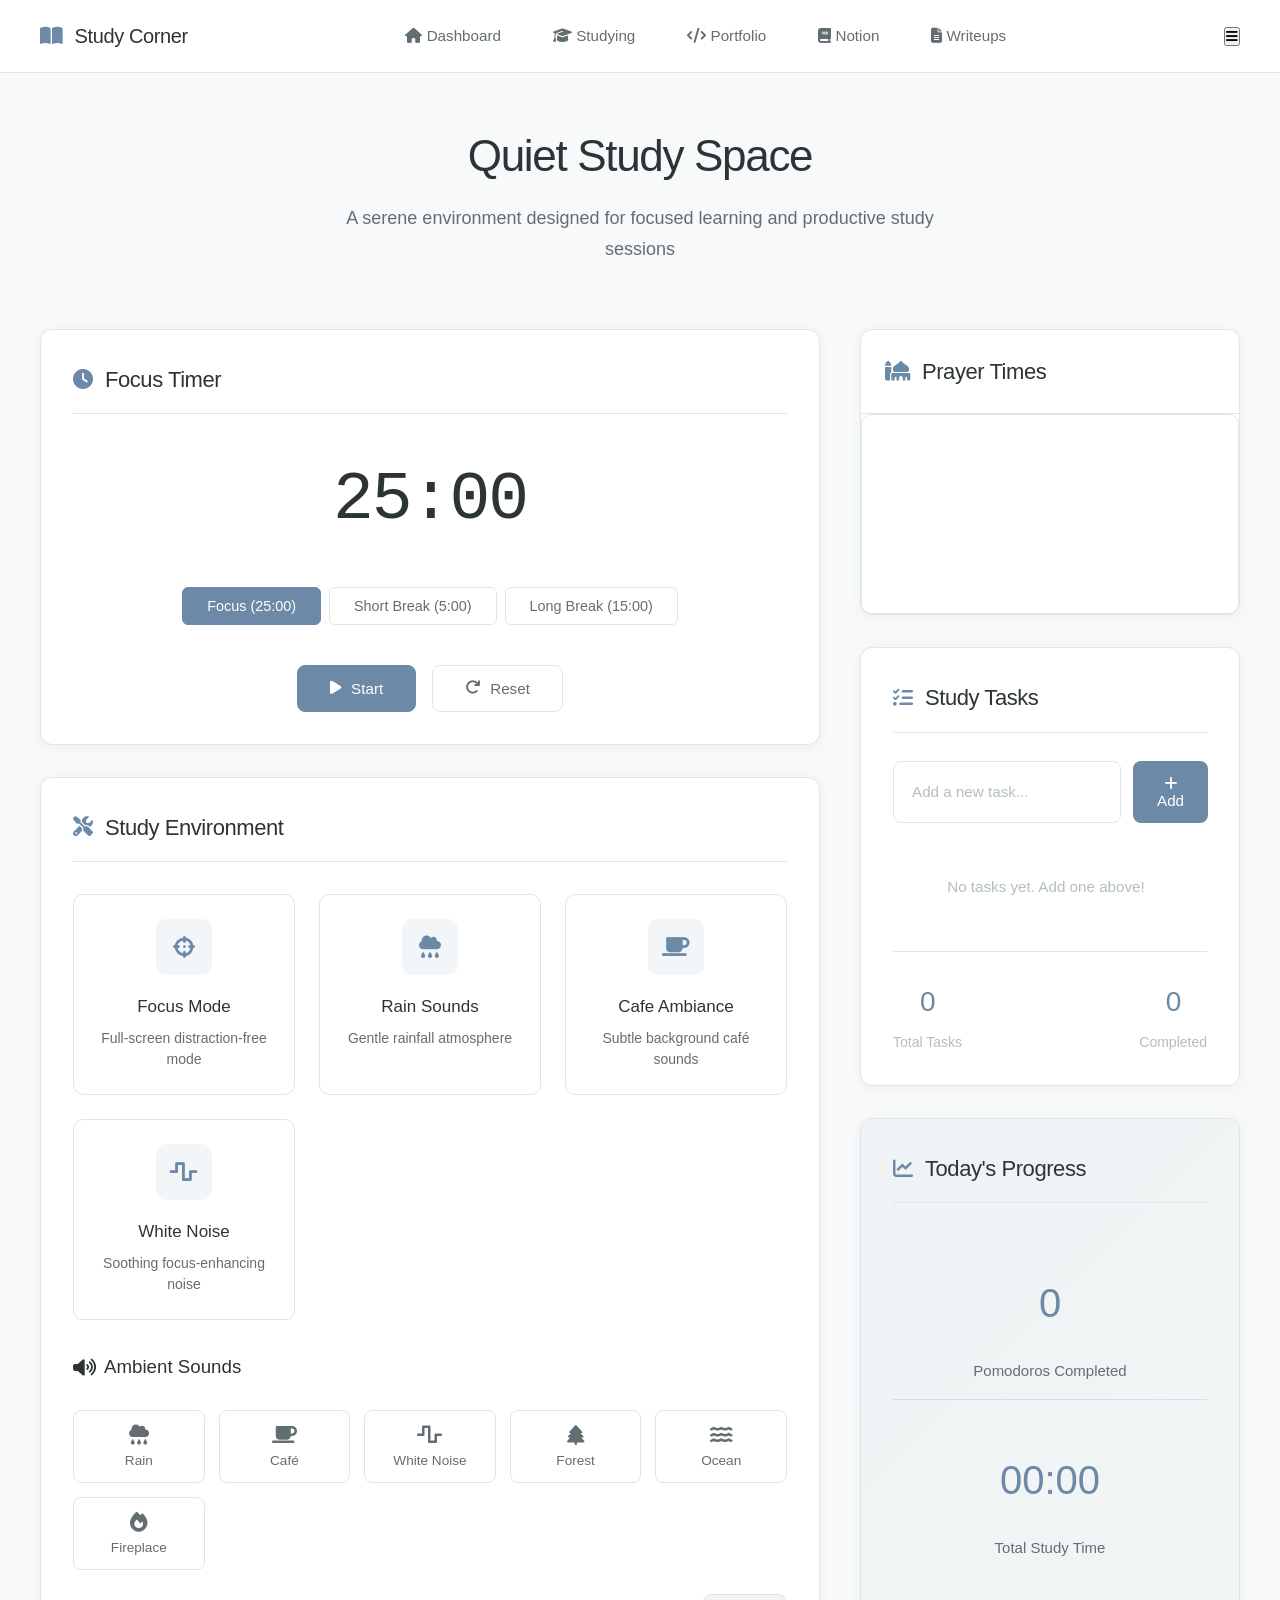
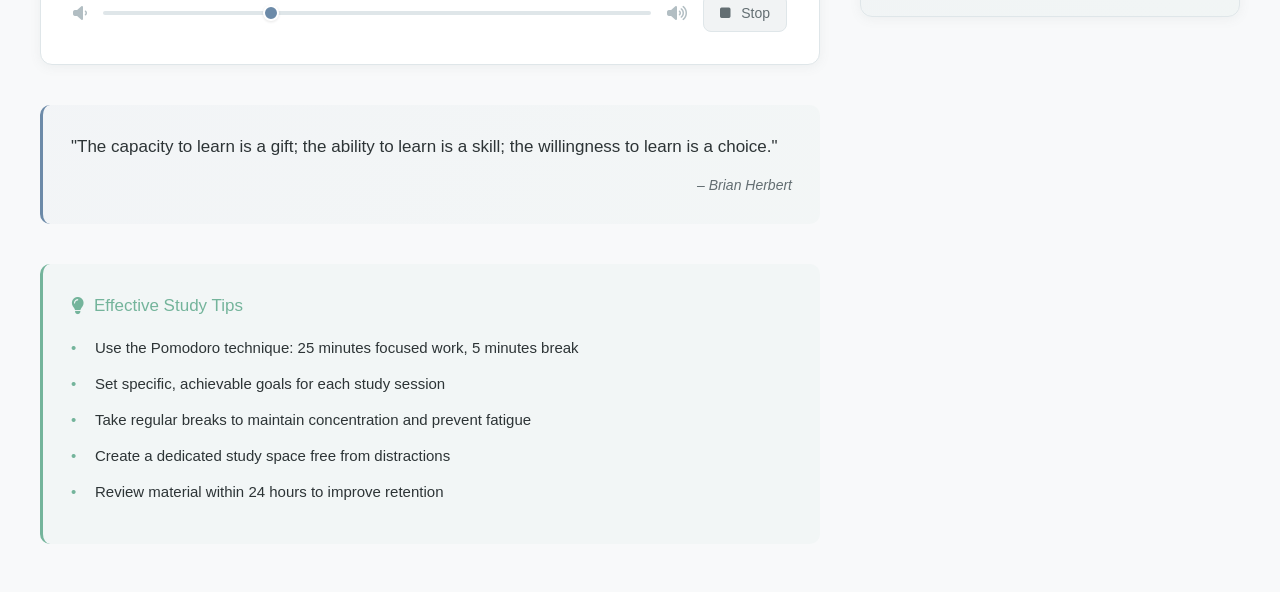
==== commit c111e5c3: "Update study.html" ====
--- a/study.html
+++ b/study.html
@@ -15,39 +15,50 @@
         }
 
         body {
-            font-family: -apple-system, BlinkMacSystemFont, 'Segoe UI', Roboto, Oxygen, Ubuntu, sans-serif;
-            background: linear-gradient(135deg, #f5f7fa 0%, #e4e8f0 100%);
-            color: #333;
+            font-family: -apple-system, BlinkMacSystemFont, 'Segoe UI', Roboto, 'Helvetica Neue', Arial, sans-serif;
+            background-color: #F8F9FA;
+            color: #2D3436;
             min-height: 100vh;
             line-height: 1.6;
-        }
-
-        /* Calm Colors */
+            -webkit-font-smoothing: antialiased;
+            -moz-osx-font-smoothing: grayscale;
+        }
+
+        /* Muted, Professional Color Palette */
         :root {
-            --primary: #5D6AFB;
-            --primary-light: #7B8AFF;
-            --primary-dark: #4A56CC;
-            --secondary: #6C757D;
-            --success: #28A745;
-            --warning: #FFC107;
-            --danger: #DC3545;
-            --light: #F8F9FA;
-            --dark: #343A40;
-            --gray: #6C757D;
-            --gray-light: #E9ECEF;
-            --border: #DEE2E6;
-            --shadow: rgba(0, 0, 0, 0.08);
-            --shadow-hover: rgba(0, 0, 0, 0.12);
+            --bg-primary: #F8F9FA;
+            --bg-secondary: #FFFFFF;
+            --bg-tertiary: #F1F3F4;
+            --text-primary: #2D3436;
+            --text-secondary: #636E72;
+            --text-tertiary: #B2BEC3;
+            --border-color: #DFE6E9;
+            --shadow-light: rgba(99, 110, 114, 0.08);
+            --shadow-medium: rgba(99, 110, 114, 0.12);
+            
+            /* Muted Accent Colors */
+            --accent-blue: #6C8AA8;
+            --accent-green: #74B49B;
+            --accent-beige: #D8C3A5;
+            --accent-brown: #A99E8C;
+            --accent-sage: #8BA888;
+            
+            /* Status Colors */
+            --success: #74B49B;
+            --warning: #F0A96E;
+            --error: #E17055;
         }
 
         /* Navigation */
         .navbar {
-            background: white;
-            padding: 1rem 2rem;
-            box-shadow: 0 2px 15px rgba(0, 0, 0, 0.05);
+            background: var(--bg-secondary);
+            padding: 1.25rem 2.5rem;
+            border-bottom: 1px solid var(--border-color);
             position: sticky;
             top: 0;
             z-index: 100;
+            backdrop-filter: blur(10px);
+            background: rgba(255, 255, 255, 0.92);
         }
 
         .nav-container {
@@ -62,72 +73,79 @@
             display: flex;
             align-items: center;
             gap: 0.75rem;
-            font-size: 1.4rem;
-            font-weight: 600;
-            color: var(--dark);
+            font-size: 1.25rem;
+            font-weight: 500;
+            color: var(--text-primary);
             text-decoration: none;
+            letter-spacing: -0.02em;
         }
 
         .logo-icon {
-            color: var(--primary);
+            color: var(--accent-blue);
         }
 
         .nav-links {
             display: flex;
-            gap: 2rem;
+            gap: 1.75rem;
             list-style: none;
         }
 
         .nav-links a {
-            color: var(--gray);
+            color: var(--text-secondary);
             text-decoration: none;
-            padding: 0.5rem 1rem;
-            border-radius: 8px;
-            transition: all 0.3s ease;
+            padding: 0.5rem 0.75rem;
+            border-radius: 6px;
+            transition: all 0.2s ease;
+            font-weight: 450;
+            font-size: 0.95rem;
+        }
+
+        .nav-links a:hover {
+            color: var(--accent-blue);
+            background: rgba(108, 138, 168, 0.06);
+        }
+
+        .nav-links a.active {
+            color: var(--accent-blue);
+            background: rgba(108, 138, 168, 0.1);
             font-weight: 500;
-        }
-
-        .nav-links a:hover {
-            color: var(--primary);
-            background: rgba(93, 106, 251, 0.05);
-        }
-
-        .nav-links a.active {
-            color: var(--primary);
-            background: rgba(93, 106, 251, 0.1);
         }
 
         /* Main Layout */
         .container {
             max-width: 1400px;
-            margin: 2rem auto;
-            padding: 0 2rem;
+            margin: 3rem auto;
+            padding: 0 2.5rem;
         }
 
         .page-header {
             text-align: center;
-            margin-bottom: 3rem;
+            margin-bottom: 4rem;
         }
 
         .page-header h1 {
-            font-size: 2.5rem;
-            color: var(--dark);
-            margin-bottom: 0.5rem;
-            font-weight: 600;
+            font-size: 2.75rem;
+            color: var(--text-primary);
+            margin-bottom: 0.75rem;
+            font-weight: 400;
+            letter-spacing: -0.03em;
         }
 
         .page-header p {
-            color: var(--gray);
-            font-size: 1.1rem;
+            color: var(--text-secondary);
+            font-size: 1.125rem;
             max-width: 600px;
             margin: 0 auto;
+            line-height: 1.7;
+            font-weight: 350;
         }
 
         /* Study Grid Layout */
         .study-grid {
             display: grid;
-            grid-template-columns: 1fr 400px;
-            gap: 2rem;
+            grid-template-columns: 1fr 380px;
+            gap: 2.5rem;
+            align-items: start;
         }
 
         @media (max-width: 1200px) {
@@ -138,113 +156,105 @@
 
         /* Cards */
         .card {
-            background: white;
-            border-radius: 16px;
+            background: var(--bg-secondary);
+            border-radius: 12px;
             padding: 2rem;
-            box-shadow: 0 4px 20px var(--shadow);
-            border: 1px solid var(--border);
-            transition: transform 0.3s ease, box-shadow 0.3s ease;
+            box-shadow: 0 2px 12px var(--shadow-light);
+            border: 1px solid var(--border-color);
+            transition: all 0.25s ease;
         }
 
         .card:hover {
-            transform: translateY(-2px);
-            box-shadow: 0 8px 30px var(--shadow-hover);
+            box-shadow: 0 4px 24px var(--shadow-medium);
         }
 
         .card-header {
             display: flex;
             align-items: center;
             gap: 0.75rem;
-            margin-bottom: 1.5rem;
+            margin-bottom: 1.75rem;
             padding-bottom: 1rem;
-            border-bottom: 2px solid var(--gray-light);
+            border-bottom: 1px solid var(--border-color);
         }
 
         .card-header i {
-            color: var(--primary);
-            font-size: 1.5rem;
+            color: var(--accent-blue);
+            font-size: 1.25rem;
         }
 
         .card-header h2 {
-            font-size: 1.5rem;
-            color: var(--dark);
-            font-weight: 600;
-        }
-
-        /* Prayer Widget Card */
-        .prayer-card {
-            background: linear-gradient(135deg, #07056A 0%, #404592 100%);
-            color: white;
-        }
-
-        .prayer-card .card-header {
-            border-bottom-color: rgba(255, 255, 255, 0.2);
-        }
-
-        .prayer-card .card-header i,
-        .prayer-card .card-header h2 {
-            color: white;
+            font-size: 1.375rem;
+            color: var(--text-primary);
+            font-weight: 450;
+            letter-spacing: -0.02em;
         }
 
         /* Timer Section */
         .timer-display {
-            font-size: 4.5rem;
+            font-size: 4.25rem;
             font-weight: 300;
             text-align: center;
-            color: var(--dark);
-            margin: 1.5rem 0;
+            color: var(--text-primary);
+            margin: 2rem 0;
             font-feature-settings: "tnum";
             font-variant-numeric: tabular-nums;
+            letter-spacing: -0.03em;
+            font-family: 'SF Mono', 'Monaco', 'Inconsolata', 'Fira Code', monospace;
         }
 
         .timer-controls {
             display: flex;
             gap: 1rem;
             justify-content: center;
-            margin-top: 2rem;
+            margin-top: 2.5rem;
         }
 
         .timer-btn {
-            padding: 0.75rem 2rem;
-            border: none;
-            border-radius: 10px;
-            font-size: 1rem;
-            font-weight: 600;
+            padding: 0.875rem 2rem;
+            border: 1px solid var(--border-color);
+            border-radius: 8px;
+            font-size: 0.95rem;
+            font-weight: 450;
             cursor: pointer;
-            transition: all 0.3s ease;
+            transition: all 0.2s ease;
             display: flex;
             align-items: center;
-            gap: 0.5rem;
+            gap: 0.625rem;
+            background: var(--bg-secondary);
+            color: var(--text-secondary);
         }
 
         .timer-btn.primary {
-            background: var(--primary);
+            background: var(--accent-blue);
+            border-color: var(--accent-blue);
             color: white;
         }
 
         .timer-btn.primary:hover {
-            background: var(--primary-dark);
-            transform: translateY(-2px);
+            background: #5A7696;
+            border-color: #5A7696;
+            transform: translateY(-1px);
         }
 
         .timer-btn.secondary {
-            background: var(--gray-light);
-            color: var(--dark);
+            background: var(--bg-tertiary);
+            color: var(--text-secondary);
         }
 
         .timer-btn.secondary:hover {
-            background: var(--border);
-            transform: translateY(-2px);
-        }
-
-        .timer-btn.danger {
-            background: var(--danger);
-            color: white;
-        }
-
-        .timer-btn.danger:hover {
-            background: #c82333;
-            transform: translateY(-2px);
+            background: #E8EAED;
+            transform: translateY(-1px);
+        }
+
+        .timer-btn.reset {
+            background: var(--bg-secondary);
+            border-color: var(--border-color);
+            color: var(--text-secondary);
+        }
+
+        .timer-btn.reset:hover {
+            background: var(--bg-tertiary);
+            transform: translateY(-1px);
         }
 
         .timer-modes {
@@ -255,65 +265,74 @@
         }
 
         .mode-btn {
-            padding: 0.5rem 1.5rem;
-            border: 2px solid var(--border);
-            background: white;
-            border-radius: 8px;
-            color: var(--gray);
+            padding: 0.625rem 1.5rem;
+            border: 1px solid var(--border-color);
+            background: var(--bg-secondary);
+            border-radius: 6px;
+            color: var(--text-secondary);
             cursor: pointer;
-            transition: all 0.3s ease;
-            font-weight: 500;
+            transition: all 0.2s ease;
+            font-weight: 450;
+            font-size: 0.9rem;
         }
 
         .mode-btn:hover {
-            border-color: var(--primary-light);
-            color: var(--primary);
+            border-color: var(--accent-blue);
+            color: var(--accent-blue);
         }
 
         .mode-btn.active {
-            background: var(--primary);
-            border-color: var(--primary);
+            background: var(--accent-blue);
+            border-color: var(--accent-blue);
             color: white;
         }
 
         /* Tasks Section */
         .task-input {
             display: flex;
-            gap: 0.5rem;
-            margin-bottom: 1.5rem;
+            gap: 0.75rem;
+            margin-bottom: 1.75rem;
         }
 
         .task-input input {
             flex: 1;
-            padding: 0.75rem 1rem;
-            border: 2px solid var(--border);
-            border-radius: 10px;
-            font-size: 1rem;
-            transition: border-color 0.3s ease;
+            padding: 0.875rem 1.125rem;
+            border: 1px solid var(--border-color);
+            border-radius: 8px;
+            font-size: 0.95rem;
+            transition: all 0.2s ease;
+            background: var(--bg-secondary);
+            color: var(--text-primary);
         }
 
         .task-input input:focus {
             outline: none;
-            border-color: var(--primary);
+            border-color: var(--accent-blue);
+            box-shadow: 0 0 0 3px rgba(108, 138, 168, 0.1);
+        }
+
+        .task-input input::placeholder {
+            color: var(--text-tertiary);
         }
 
         .task-input button {
-            padding: 0.75rem 1.5rem;
-            background: var(--primary);
+            padding: 0.875rem 1.5rem;
+            background: var(--accent-blue);
             color: white;
             border: none;
-            border-radius: 10px;
+            border-radius: 8px;
             cursor: pointer;
-            font-weight: 600;
-            transition: background 0.3s ease;
+            font-weight: 450;
+            transition: background 0.2s ease;
+            font-size: 0.95rem;
         }
 
         .task-input button:hover {
-            background: var(--primary-dark);
+            background: #5A7696;
         }
 
         .task-list {
-            max-height: 300px;
+            max-height: 320px;
             overflow-y: auto;
             padding-right: 0.5rem;
         }
@@ -322,56 +341,59 @@
             display: flex;
             align-items: center;
             padding: 1rem;
-            background: var(--gray-light);
-            border-radius: 10px;
+            background: var(--bg-tertiary);
+            border-radius: 8px;
             margin-bottom: 0.75rem;
-            transition: all 0.3s ease;
+            transition: all 0.2s ease;
+            border-left: 3px solid var(--accent-blue);
         }
 
         .task-item:hover {
-            background: #e2e6ea;
-            transform: translateX(4px);
+            background: #E8EAED;
+            transform: translateX(2px);
         }
 
         .task-checkbox {
-            width: 20px;
-            height: 20px;
+            width: 18px;
+            height: 18px;
             margin-right: 1rem;
             cursor: pointer;
-            accent-color: var(--primary);
+            accent-color: var(--accent-blue);
         }
 
         .task-text {
             flex: 1;
-            font-size: 1rem;
+            font-size: 0.95rem;
+            color: var(--text-primary);
         }
 
         .task-item.completed .task-text {
             text-decoration: line-through;
-            color: var(--gray);
+            color: var(--text-tertiary);
         }
 
         .task-delete {
             background: none;
             border: none;
-            color: var(--gray);
+            color: var(--text-tertiary);
             cursor: pointer;
             padding: 0.5rem;
-            border-radius: 6px;
-            transition: all 0.3s ease;
+            border-radius: 5px;
+            transition: all 0.2s ease;
+            font-size: 0.9rem;
         }
 
         .task-delete:hover {
-            background: rgba(220, 53, 69, 0.1);
-            color: var(--danger);
+            background: rgba(225, 112, 85, 0.1);
+            color: var(--error);
         }
 
         .task-stats {
             display: flex;
             justify-content: space-between;
-            margin-top: 1.5rem;
-            padding-top: 1.5rem;
-            border-top: 2px solid var(--gray-light);
+            margin-top: 1.75rem;
+            padding-top: 1.75rem;
+            border-top: 1px solid var(--border-color);
         }
 
         .stat-item {
@@ -379,84 +401,88 @@
         }
 
         .stat-value {
-            font-size: 1.8rem;
-            font-weight: 600;
-            color: var(--primary);
+            font-size: 1.75rem;
+            font-weight: 400;
+            color: var(--accent-blue);
+            letter-spacing: -0.02em;
         }
 
         .stat-label {
-            font-size: 0.9rem;
-            color: var(--gray);
-            margin-top: 0.25rem;
+            font-size: 0.875rem;
+            color: var(--text-tertiary);
+            margin-top: 0.375rem;
+            font-weight: 400;
         }
 
         /* Study Tools */
         .study-tools {
             display: grid;
-            grid-template-columns: repeat(auto-fit, minmax(200px, 1fr));
+            grid-template-columns: repeat(auto-fit, minmax(180px, 1fr));
             gap: 1.5rem;
             margin-top: 2rem;
         }
 
         .tool-card {
-            background: white;
-            border-radius: 12px;
+            background: var(--bg-secondary);
+            border-radius: 10px;
             padding: 1.5rem;
             text-align: center;
-            border: 1px solid var(--border);
-            transition: all 0.3s ease;
+            border: 1px solid var(--border-color);
+            transition: all 0.25s ease;
             cursor: pointer;
         }
 
         .tool-card:hover {
-            transform: translateY(-4px);
-            box-shadow: 0 8px 25px var(--shadow-hover);
-            border-color: var(--primary-light);
+            transform: translateY(-2px);
+            box-shadow: 0 8px 24px var(--shadow-medium);
+            border-color: var(--accent-blue);
         }
 
         .tool-icon {
-            width: 60px;
-            height: 60px;
-            background: rgba(93, 106, 251, 0.1);
-            border-radius: 50%;
+            width: 56px;
+            height: 56px;
+            background: rgba(108, 138, 168, 0.08);
+            border-radius: 10px;
             display: flex;
             align-items: center;
             justify-content: center;
-            margin: 0 auto 1rem;
+            margin: 0 auto 1.125rem;
         }
 
         .tool-icon i {
-            font-size: 1.5rem;
-            color: var(--primary);
+            font-size: 1.375rem;
+            color: var(--accent-blue);
         }
 
         .tool-card h3 {
-            color: var(--dark);
+            color: var(--text-primary);
             margin-bottom: 0.5rem;
-            font-weight: 600;
+            font-weight: 450;
+            font-size: 1.0625rem;
         }
 
         .tool-card p {
-            color: var(--gray);
-            font-size: 0.9rem;
+            color: var(--text-secondary);
+            font-size: 0.875rem;
+            line-height: 1.5;
         }
 
         /* Ambient Sounds */
         .sound-controls {
             display: grid;
-            grid-template-columns: repeat(auto-fit, minmax(120px, 1fr));
-            gap: 1rem;
-            margin-top: 1.5rem;
+            grid-template-columns: repeat(auto-fit, minmax(110px, 1fr));
+            gap: 0.875rem;
+            margin-top: 1.75rem;
         }
 
         .sound-btn {
-            padding: 1rem;
-            background: white;
-            border: 2px solid var(--border);
-            border-radius: 10px;
-            color: var(--gray);
+            padding: 0.875rem;
+            background: var(--bg-secondary);
+            border: 1px solid var(--border-color);
+            border-radius: 8px;
+            color: var(--text-secondary);
             cursor: pointer;
-            transition: all 0.3s ease;
+            transition: all 0.2s ease;
             display: flex;
             flex-direction: column;
             align-items: center;
@@ -464,68 +490,115 @@
         }
 
         .sound-btn:hover {
-            border-color: var(--primary-light);
-            color: var(--primary);
-            transform: translateY(-2px);
+            border-color: var(--accent-blue);
+            color: var(--accent-blue);
         }
 
         .sound-btn.active {
-            background: var(--primary);
-            border-color: var(--primary);
+            background: var(--accent-blue);
+            border-color: var(--accent-blue);
             color: white;
         }
 
         .sound-btn i {
-            font-size: 1.5rem;
+            font-size: 1.25rem;
+        }
+
+        .sound-btn span {
+            font-size: 0.85rem;
+            font-weight: 400;
+        }
+
+        /* Volume Control */
+        .volume-control {
+            display: flex;
+            align-items: center;
+            gap: 1rem;
+            margin-top: 1.5rem;
+        }
+
+        .volume-slider {
+            flex: 1;
+            -webkit-appearance: none;
+            height: 4px;
+            background: var(--border-color);
+            border-radius: 2px;
+            outline: none;
+        }
+
+        .volume-slider::-webkit-slider-thumb {
+            -webkit-appearance: none;
+            width: 16px;
+            height: 16px;
+            background: var(--accent-blue);
+            border-radius: 50%;
+            cursor: pointer;
+            border: 2px solid white;
+            box-shadow: 0 1px 3px rgba(0,0,0,0.1);
         }
 
         /* Quote Section */
         .quote-container {
-            margin-top: 2rem;
-            padding: 1.5rem;
-            background: linear-gradient(135deg, rgba(93, 106, 251, 0.05) 0%, rgba(123, 138, 255, 0.05) 100%);
-            border-radius: 12px;
-            border-left: 4px solid var(--primary);
+            margin-top: 2.5rem;
+            padding: 1.75rem;
+            background: linear-gradient(135deg, rgba(108, 138, 168, 0.04) 0%, rgba(116, 180, 155, 0.04) 100%);
+            border-radius: 10px;
+            border-left: 3px solid var(--accent-blue);
         }
 
         .quote {
+            font-style: normal;
+            color: var(--text-primary);
+            font-size: 1.0625rem;
+            margin-bottom: 0.75rem;
+            line-height: 1.7;
+            font-weight: 400;
+        }
+
+        .quote-author {
+            color: var(--text-secondary);
+            text-align: right;
+            font-size: 0.875rem;
             font-style: italic;
-            color: var(--dark);
-            font-size: 1.1rem;
-            margin-bottom: 0.5rem;
-        }
-
-        .quote-author {
-            color: var(--gray);
-            text-align: right;
-            font-size: 0.9rem;
         }
 
         /* Study Tips */
         .study-tips {
-            margin-top: 2rem;
-            padding: 1.5rem;
-            background: rgba(40, 167, 69, 0.05);
-            border-radius: 12px;
-            border-left: 4px solid var(--success);
+            margin-top: 2.5rem;
+            padding: 1.75rem;
+            background: rgba(116, 180, 155, 0.04);
+            border-radius: 10px;
+            border-left: 3px solid var(--accent-green);
         }
 
         .study-tips h4 {
-            color: var(--success);
+            color: var(--accent-green);
             margin-bottom: 1rem;
             display: flex;
             align-items: center;
-            gap: 0.5rem;
+            gap: 0.625rem;
+            font-weight: 450;
+            font-size: 1.0625rem;
         }
 
         .study-tips ul {
-            list-style-position: inside;
-            color: var(--dark);
+            list-style: none;
+            color: var(--text-primary);
         }
 
         .study-tips li {
-            margin-bottom: 0.5rem;
-            padding-left: 0.5rem;
+            margin-bottom: 0.75rem;
+            padding-left: 1.5rem;
+            position: relative;
+            font-size: 0.9375rem;
+            line-height: 1.6;
+        }
+
+        .study-tips li:before {
+            content: "•";
+            color: var(--accent-green);
+            position: absolute;
+            left: 0;
         }
 
         /* Focus Mode */
@@ -535,56 +608,96 @@
             left: 0;
             right: 0;
             bottom: 0;
-            background: linear-gradient(135deg, #667eea 0%, #764ba2 100%);
+            background: linear-gradient(135deg, #F8F9FA 0%, #F1F3F4 100%);
             z-index: 1000;
             display: none;
             flex-direction: column;
             justify-content: center;
             align-items: center;
-            color: white;
+            color: var(--text-primary);
         }
 
         .focus-timer {
-            font-size: 8rem;
+            font-size: 6.5rem;
             font-weight: 300;
             font-feature-settings: "tnum";
             font-variant-numeric: tabular-nums;
-            margin-bottom: 2rem;
-            text-shadow: 0 4px 20px rgba(0, 0, 0, 0.2);
+            margin-bottom: 2.5rem;
+            color: var(--accent-blue);
+            font-family: 'SF Mono', 'Monaco', 'Inconsolata', 'Fira Code', monospace;
+            letter-spacing: -0.03em;
         }
 
         .focus-task {
-            font-size: 1.8rem;
+            font-size: 1.5rem;
             margin-bottom: 3rem;
             text-align: center;
             max-width: 600px;
             padding: 0 2rem;
-            opacity: 0.9;
+            color: var(--text-secondary);
+            font-weight: 400;
+            line-height: 1.6;
         }
 
         .exit-focus {
-            padding: 1rem 3rem;
-            background: rgba(255, 255, 255, 0.15);
-            border: 2px solid rgba(255, 255, 255, 0.3);
-            color: white;
-            border-radius: 12px;
-            font-size: 1.1rem;
-            font-weight: 600;
+            padding: 1rem 2.5rem;
+            background: var(--bg-secondary);
+            border: 1px solid var(--border-color);
+            color: var(--text-secondary);
+            border-radius: 8px;
+            font-size: 0.95rem;
+            font-weight: 450;
             cursor: pointer;
-            transition: all 0.3s ease;
-            backdrop-filter: blur(10px);
+            transition: all 0.2s ease;
+            display: flex;
+            align-items: center;
+            gap: 0.625rem;
         }
 
         .exit-focus:hover {
-            background: rgba(255, 255, 255, 0.25);
-            border-color: rgba(255, 255, 255, 0.5);
-            transform: translateY(-2px);
+            background: var(--bg-tertiary);
+            color: var(--text-primary);
+            transform: translateY(-1px);
+        }
+
+        /* Prayer Widget Styling */
+        .prayer-widget-container {
+            border-radius: 10px;
+            overflow: hidden;
+            border: 1px solid var(--border-color);
+        }
+
+        /* Stats Card */
+        .stats-card {
+            background: linear-gradient(135deg, rgba(108, 138, 168, 0.05) 0%, rgba(116, 180, 155, 0.05) 100%);
+        }
+
+        .stats-value {
+            font-size: 2.5rem;
+            font-weight: 300;
+            text-align: center;
+            color: var(--accent-blue);
+            margin: 1.5rem 0;
+            font-feature-settings: "tnum";
+            font-variant-numeric: tabular-nums;
+        }
+
+        .stats-label {
+            text-align: center;
+            color: var(--text-secondary);
+            font-size: 0.9375rem;
+            font-weight: 400;
         }
 
         /* Mobile Responsive */
         @media (max-width: 768px) {
             .container {
-                padding: 0 1rem;
+                padding: 0 1.5rem;
+                margin: 2rem auto;
+            }
+            
+            .navbar {
+                padding: 1rem 1.5rem;
             }
             
             .nav-links {
@@ -595,9 +708,17 @@
                 display: block;
                 background: none;
                 border: none;
-                font-size: 1.5rem;
-                color: var(--gray);
+                font-size: 1.25rem;
+                color: var(--text-secondary);
                 cursor: pointer;
+            }
+            
+            .page-header h1 {
+                font-size: 2.25rem;
+            }
+            
+            .page-header p {
+                font-size: 1rem;
             }
             
             .timer-display {
@@ -613,37 +734,82 @@
             }
             
             .focus-timer {
-                font-size: 5rem;
+                font-size: 4.5rem;
+            }
+            
+            .focus-task {
+                font-size: 1.25rem;
             }
         }
 
         /* Custom Scrollbar */
         ::-webkit-scrollbar {
-            width: 8px;
+            width: 6px;
         }
 
         ::-webkit-scrollbar-track {
-            background: var(--gray-light);
-            border-radius: 4px;
+            background: var(--bg-tertiary);
+            border-radius: 3px;
         }
 
         ::-webkit-scrollbar-thumb {
-            background: var(--primary-light);
-            border-radius: 4px;
+            background: var(--accent-blue);
+            border-radius: 3px;
         }
 
         ::-webkit-scrollbar-thumb:hover {
-            background: var(--primary);
+            background: #5A7696;
+        }
+
+        /* Selection Color */
+        ::selection {
+            background: rgba(108, 138, 168, 0.2);
         }
 
         /* Animations */
         @keyframes fadeIn {
-            from { opacity: 0; transform: translateY(20px); }
-            to { opacity: 1; transform: translateY(0); }
+            from { 
+                opacity: 0; 
+                transform: translateY(12px); 
+            }
+            to { 
+                opacity: 1; 
+                transform: translateY(0); 
+            }
         }
 
         .card, .tool-card {
-            animation: fadeIn 0.6s ease-out;
+            animation: fadeIn 0.4s ease-out;
+        }
+
+        /* Utility Classes */
+        .text-muted {
+            color: var(--text-tertiary);
+        }
+
+        .text-secondary {
+            color: var(--text-secondary);
+        }
+
+        .bg-subtle {
+            background: var(--bg-tertiary);
+        }
+
+        /* Loading State */
+        .loading {
+            opacity: 0.6;
+            pointer-events: none;
+        }
+
+        /* Success Animation */
+        @keyframes successPulse {
+            0% { transform: scale(1); }
+            50% { transform: scale(1.05); }
+            100% { transform: scale(1); }
+        }
+
+        .success-pulse {
+            animation: successPulse 0.5s ease;
         }
     </style>
 </head>
@@ -652,7 +818,7 @@
     <nav class="navbar">
         <div class="nav-container">
             <a href="dashboard.html" class="logo">
-                <i class="fas fa-brain logo-icon"></i>
+                <i class="fas fa-book-open logo-icon"></i>
                 <span>Study Corner</span>
             </a>
             <ul class="nav-links">
@@ -671,8 +837,8 @@
     <!-- Main Content -->
     <main class="container">
         <div class="page-header">
-            <h1>Study Corner</h1>
-            <p>A calm, focused space for productive studying with integrated prayer times and task management</p>
+            <h1>Quiet Study Space</h1>
+            <p>A serene environment designed for focused learning and productive study sessions</p>
         </div>
 
         <div class="study-grid">
@@ -682,7 +848,7 @@
                 <div class="card">
                     <div class="card-header">
                         <i class="fas fa-clock"></i>
-                        <h2>Pomodoro Timer</h2>
+                        <h2>Focus Timer</h2>
                     </div>
                     
                     <div class="timer-display" id="timerDisplay">25:00</div>
@@ -706,7 +872,7 @@
                         <button class="timer-btn secondary" id="pauseBtn" onclick="pauseTimer()" style="display: none;">
                             <i class="fas fa-pause"></i> Pause
                         </button>
-                        <button class="timer-btn danger" onclick="resetTimer()">
+                        <button class="timer-btn reset" onclick="resetTimer()">
                             <i class="fas fa-redo"></i> Reset
                         </button>
                     </div>
@@ -716,7 +882,7 @@
                 <div class="card" style="margin-top: 2rem;">
                     <div class="card-header">
                         <i class="fas fa-tools"></i>
-                        <h2>Study Tools</h2>
+                        <h2>Study Environment</h2>
                     </div>
                     
                     <div class="study-tools">
@@ -725,7 +891,7 @@
                                 <i class="fas fa-crosshairs"></i>
                             </div>
                             <h3>Focus Mode</h3>
-                            <p>Full-screen concentration mode</p>
+                            <p>Full-screen distraction-free mode</p>
                         </div>
                         
                         <div class="tool-card" onclick="toggleAmbientSound('rain')">
@@ -733,7 +899,7 @@
                                 <i class="fas fa-cloud-rain"></i>
                             </div>
                             <h3>Rain Sounds</h3>
-                            <p>Calm rain atmosphere</p>
+                            <p>Gentle rainfall atmosphere</p>
                         </div>
                         
                         <div class="tool-card" onclick="toggleAmbientSound('cafe')">
@@ -741,7 +907,7 @@
                                 <i class="fas fa-coffee"></i>
                             </div>
                             <h3>Cafe Ambiance</h3>
-                            <p>Background café sounds</p>
+                            <p>Subtle background café sounds</p>
                         </div>
                         
                         <div class="tool-card" onclick="toggleAmbientSound('white')">
@@ -749,13 +915,13 @@
                                 <i class="fas fa-wave-square"></i>
                             </div>
                             <h3>White Noise</h3>
-                            <p>Focus-enhancing noise</p>
+                            <p>Soothing focus-enhancing noise</p>
                         </div>
                     </div>
 
                     <!-- Ambient Sounds -->
                     <div style="margin-top: 2rem;">
-                        <h3 style="color: var(--dark); margin-bottom: 1rem; display: flex; align-items: center; gap: 0.5rem;">
+                        <h3 style="color: var(--text-primary); margin-bottom: 1rem; display: flex; align-items: center; gap: 0.5rem; font-weight: 450;">
                             <i class="fas fa-volume-up"></i> Ambient Sounds
                         </h3>
                         <div class="sound-controls">
@@ -777,7 +943,7 @@
                             </button>
                             <button class="sound-btn" onclick="toggleAmbientSound('waves')">
                                 <i class="fas fa-water"></i>
-                                <span>Ocean Waves</span>
+                                <span>Ocean</span>
                             </button>
                             <button class="sound-btn" onclick="toggleAmbientSound('fireplace')">
                                 <i class="fas fa-fire"></i>
@@ -785,13 +951,12 @@
                             </button>
                         </div>
                         
-                        <div style="display: flex; align-items: center; gap: 1rem; margin-top: 1.5rem;">
-                            <i class="fas fa-volume-down" style="color: var(--gray);"></i>
-                            <input type="range" min="0" max="100" value="30" class="timer-btn" id="volumeSlider" 
-                                   style="flex: 1; padding: 0;">
-                            <i class="fas fa-volume-up" style="color: var(--gray);"></i>
-                            <button class="timer-btn secondary" onclick="stopAllSounds()" style="padding: 0.5rem 1rem;">
-                                <i class="fas fa-stop"></i> Stop All
+                        <div class="volume-control">
+                            <i class="fas fa-volume-down text-muted"></i>
+                            <input type="range" min="0" max="100" value="30" class="volume-slider" id="volumeSlider">
+                            <i class="fas fa-volume-up text-muted"></i>
+                            <button class="timer-btn secondary" onclick="stopAllSounds()" style="padding: 0.625rem 1rem; font-size: 0.875rem;">
+                                <i class="fas fa-stop"></i> Stop
                             </button>
                         </div>
                     </div>
@@ -799,19 +964,19 @@
 
                 <!-- Quote -->
                 <div class="quote-container">
-                    <p class="quote">"The beautiful thing about learning is that no one can take it away from you."</p>
-                    <p class="quote-author">– B.B. King</p>
+                    <p class="quote">"The capacity to learn is a gift; the ability to learn is a skill; the willingness to learn is a choice."</p>
+                    <p class="quote-author">– Brian Herbert</p>
                 </div>
 
                 <!-- Study Tips -->
                 <div class="study-tips">
-                    <h4><i class="fas fa-lightbulb"></i> Study Tips</h4>
+                    <h4><i class="fas fa-lightbulb"></i> Effective Study Tips</h4>
                     <ul>
-                        <li>Use the Pomodoro technique (25 min study, 5 min break)</li>
-                        <li>Set clear, achievable goals for each session</li>
-                        <li>Take regular breaks to maintain focus and prevent burnout</li>
-                        <li>Use ambient sounds to create an optimal study environment</li>
-                        <li>Stay hydrated and maintain good posture</li>
+                        <li>Use the Pomodoro technique: 25 minutes focused work, 5 minutes break</li>
+                        <li>Set specific, achievable goals for each study session</li>
+                        <li>Take regular breaks to maintain concentration and prevent fatigue</li>
+                        <li>Create a dedicated study space free from distractions</li>
+                        <li>Review material within 24 hours to improve retention</li>
                     </ul>
                 </div>
             </div>
@@ -819,15 +984,17 @@
             <!-- Right Column: Sidebar -->
             <div class="sidebar">
                 <!-- Prayer Times -->
-                <div class="card prayer-card">
-                    <div class="card-header">
+                <div class="card" style="padding: 0;">
+                    <div class="card-header" style="margin: 0; padding: 1.5rem; border-bottom: 1px solid var(--border-color);">
                         <i class="fas fa-mosque"></i>
                         <h2>Prayer Times</h2>
                     </div>
-                    <iframe 
-                        src="https://timesprayer.com/widgets.php?frame=1&lang=en&name=demlig&sound=true&avachang=true&fcolor=07056A&tcolor=404592&frcolor=00034E" 
-                        style="border: none; overflow: hidden; width: 100%; height: 191px; border-radius: 8px;">
-                    </iframe>
+                    <div class="prayer-widget-container">
+                        <iframe 
+                            src="https://timesprayer.com/widgets.php?frame=1&lang=en&name=demlig&sound=true&avachang=true&fcolor=07056A&tcolor=404592&frcolor=00034E" 
+                            style="border: none; width: 100%; height: 191px;">
+                        </iframe>
+                    </div>
                 </div>
 
                 <!-- Task Manager -->
@@ -860,19 +1027,19 @@
                     </div>
                 </div>
 
-                <!-- Quick Stats -->
-                <div class="card" style="margin-top: 2rem;">
+                <!-- Study Statistics -->
+                <div class="card stats-card" style="margin-top: 2rem;">
                     <div class="card-header">
                         <i class="fas fa-chart-line"></i>
                         <h2>Today's Progress</h2>
                     </div>
-                    <div style="text-align: center; padding: 1.5rem 0;">
-                        <div style="font-size: 3rem; font-weight: 300; color: var(--primary);" id="pomodorosCompleted">0</div>
-                        <div style="color: var(--gray); margin-top: 0.5rem;">Pomodoros Completed</div>
+                    <div style="padding: 1rem 0;">
+                        <div class="stats-value" id="pomodorosCompleted">0</div>
+                        <div class="stats-label">Pomodoros Completed</div>
                     </div>
-                    <div style="text-align: center; padding: 1.5rem 0; border-top: 2px solid var(--gray-light);">
-                        <div style="font-size: 3rem; font-weight: 300; color: var(--success);" id="studyTime">00:00</div>
-                        <div style="color: var(--gray); margin-top: 0.5rem;">Study Time</div>
+                    <div style="padding: 1.5rem 0; border-top: 1px solid rgba(108, 138, 168, 0.2);">
+                        <div class="stats-value" id="studyTime">00:00</div>
+                        <div class="stats-label">Total Study Time</div>
                     </div>
                 </div>
             </div>
@@ -942,16 +1109,6 @@
             // Load total study time
             totalStudyTime = parseInt(localStorage.getItem('totalStudyTime') || '0');
             
-            // Update cursor blink
-            const cursor = document.getElementById('cursor');
-            if (cursor) {
-                let cursorVisible = true;
-                setInterval(() => {
-                    cursorVisible = !cursorVisible;
-                    cursor.style.opacity = cursorVisible ? 1 : 0;
-                }, 500);
-            }
-
             // Start study time tracking
             startStudyTimeTracking();
         });
@@ -1036,7 +1193,7 @@
             if (Notification.permission === 'granted') {
                 new Notification('Timer Complete!', {
                     body: `Your ${currentMode} timer has finished.`,
-                    icon: 'https://img.icons8.com/color/96/000000/timer.png'
+                    icon: 'data:image/svg+xml,<svg xmlns="http://www.w3.org/2000/svg" viewBox="0 0 24 24" fill="%236C8AA8"><path d="M12 2C6.48 2 2 6.48 2 12s4.48 10 10 10 10-4.48 10-10S17.52 2 12 2zm-2 15l-5-5 1.41-1.41L10 14.17l7.59-7.59L19 8l-9 9z"/></svg>'
                 });
             }
             
@@ -1045,6 +1202,8 @@
                 const completed = parseInt(localStorage.getItem('pomodorosCompleted') || '0');
                 localStorage.setItem('pomodorosCompleted', (completed + 1).toString());
                 pomodorosCompletedEl.textContent = completed + 1;
+                pomodorosCompletedEl.classList.add('success-pulse');
+                setTimeout(() => pomodorosCompletedEl.classList.remove('success-pulse'), 500);
             }
             
             // Auto-switch to next mode
@@ -1103,6 +1262,7 @@
                 renderTasks();
                 taskInput.value = '';
                 updateTaskStats();
+                taskInput.focus();
             }
         }
 
@@ -1133,7 +1293,7 @@
             taskList.innerHTML = '';
             
             if (tasks.length === 0) {
-                taskList.innerHTML = '<p style="text-align: center; color: var(--gray); padding: 1rem;">No tasks yet. Add one above!</p>';
+                taskList.innerHTML = '<p style="text-align: center; color: var(--text-tertiary); padding: 1.5rem; font-size: 0.95rem;">No tasks yet. Add one above!</p>';
                 return;
             }
             
@@ -1344,11 +1504,19 @@
                 navLinks.style.top = '100%';
                 navLinks.style.left = '0';
                 navLinks.style.right = '0';
-                navLinks.style.background = 'white';
+                navLinks.style.background = 'var(--bg-secondary)';
                 navLinks.style.padding = '1rem';
-                navLinks.style.boxShadow = '0 4px 20px rgba(0,0,0,0.1)';
+                navLinks.style.boxShadow = '0 4px 20px var(--shadow-medium)';
+                navLinks.style.borderBottom = '1px solid var(--border-color)';
             });
         }
+
+        // Close mobile menu when clicking outside
+        document.addEventListener('click', (event) => {
+            if (!event.target.closest('.nav-container') && window.innerWidth <= 768) {
+                navLinks.style.display = 'none';
+            }
+        });
     </script>
 </body>
 </html>
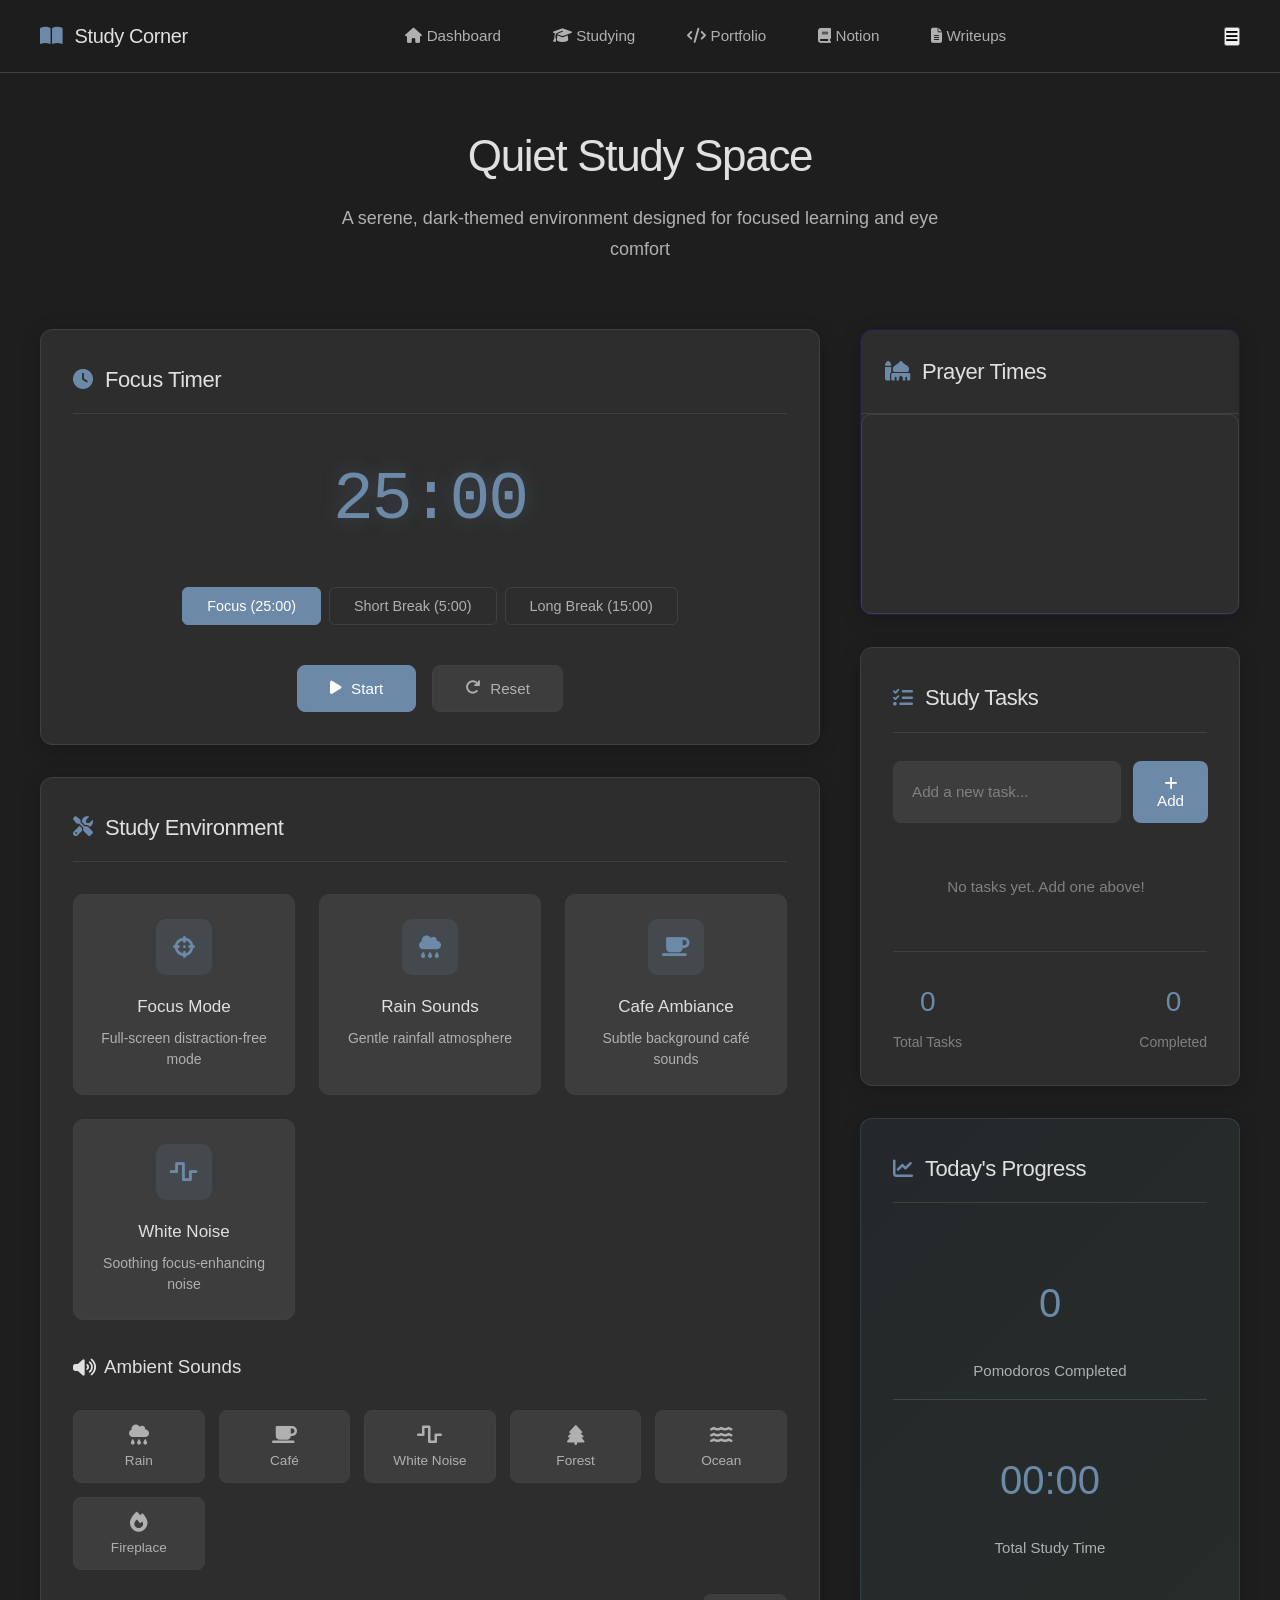
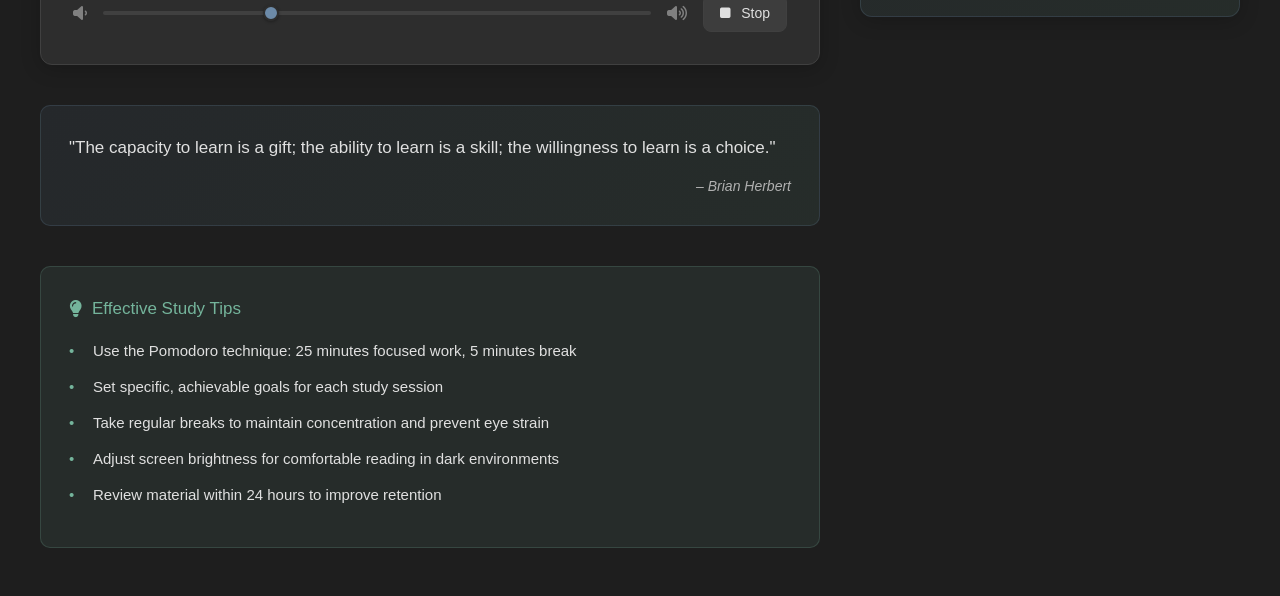
==== commit d14b9636: "Revamp styles for dark theme and glow effects Updated the color scheme to a dark theme for improved " ====
--- a/study.html
+++ b/study.html
@@ -16,49 +16,48 @@
 
         body {
             font-family: -apple-system, BlinkMacSystemFont, 'Segoe UI', Roboto, 'Helvetica Neue', Arial, sans-serif;
-            background-color: #F8F9FA;
-            color: #2D3436;
+            background-color: #1E1E1E;
+            color: #E0E0E0;
             min-height: 100vh;
             line-height: 1.6;
             -webkit-font-smoothing: antialiased;
             -moz-osx-font-smoothing: grayscale;
         }
 
-        /* Muted, Professional Color Palette */
+        /* Eye-Friendly Dark Color Palette */
         :root {
-            --bg-primary: #F8F9FA;
-            --bg-secondary: #FFFFFF;
-            --bg-tertiary: #F1F3F4;
-            --text-primary: #2D3436;
-            --text-secondary: #636E72;
-            --text-tertiary: #B2BEC3;
-            --border-color: #DFE6E9;
-            --shadow-light: rgba(99, 110, 114, 0.08);
-            --shadow-medium: rgba(99, 110, 114, 0.12);
-            
-            /* Muted Accent Colors */
+            --bg-primary: #1E1E1E;
+            --bg-secondary: #2D2D2D;
+            --bg-tertiary: #3D3D3D;
+            --text-primary: #E0E0E0;
+            --text-secondary: #B0B0B0;
+            --text-tertiary: #808080;
+            --border-color: #404040;
+            --shadow-light: rgba(0, 0, 0, 0.2);
+            --shadow-medium: rgba(0, 0, 0, 0.3);
+            
+            /* Muted, Eye-Friendly Accent Colors */
             --accent-blue: #6C8AA8;
             --accent-green: #74B49B;
-            --accent-beige: #D8C3A5;
-            --accent-brown: #A99E8C;
-            --accent-sage: #8BA888;
+            --accent-beige: #B8A88C;
+            --accent-brown: #8C7C6A;
+            --accent-sage: #7A9A7A;
             
             /* Status Colors */
             --success: #74B49B;
-            --warning: #F0A96E;
-            --error: #E17055;
+            --warning: #D4A55E;
+            --error: #C86C6C;
         }
 
         /* Navigation */
         .navbar {
-            background: var(--bg-secondary);
+            background: rgba(30, 30, 30, 0.95);
             padding: 1.25rem 2.5rem;
             border-bottom: 1px solid var(--border-color);
             position: sticky;
             top: 0;
             z-index: 100;
             backdrop-filter: blur(10px);
-            background: rgba(255, 255, 255, 0.92);
         }
 
         .nav-container {
@@ -102,12 +101,12 @@
 
         .nav-links a:hover {
             color: var(--accent-blue);
-            background: rgba(108, 138, 168, 0.06);
+            background: rgba(108, 138, 168, 0.15);
         }
 
         .nav-links a.active {
             color: var(--accent-blue);
-            background: rgba(108, 138, 168, 0.1);
+            background: rgba(108, 138, 168, 0.2);
             font-weight: 500;
         }
 
@@ -159,13 +158,14 @@
             background: var(--bg-secondary);
             border-radius: 12px;
             padding: 2rem;
-            box-shadow: 0 2px 12px var(--shadow-light);
+            box-shadow: 0 4px 20px var(--shadow-light);
             border: 1px solid var(--border-color);
             transition: all 0.25s ease;
         }
 
         .card:hover {
-            box-shadow: 0 4px 24px var(--shadow-medium);
+            box-shadow: 0 6px 30px var(--shadow-medium);
+            border-color: rgba(108, 138, 168, 0.4);
         }
 
         .card-header {
@@ -194,12 +194,13 @@
             font-size: 4.25rem;
             font-weight: 300;
             text-align: center;
-            color: var(--text-primary);
+            color: var(--accent-blue);
             margin: 2rem 0;
             font-feature-settings: "tnum";
             font-variant-numeric: tabular-nums;
             letter-spacing: -0.03em;
             font-family: 'SF Mono', 'Monaco', 'Inconsolata', 'Fira Code', monospace;
+            text-shadow: 0 0 20px rgba(108, 138, 168, 0.3);
         }
 
         .timer-controls {
@@ -220,8 +221,8 @@
             display: flex;
             align-items: center;
             gap: 0.625rem;
-            background: var(--bg-secondary);
-            color: var(--text-secondary);
+            background: var(--bg-tertiary);
+            color: var(--text-primary);
         }
 
         .timer-btn.primary {
@@ -234,26 +235,28 @@
             background: #5A7696;
             border-color: #5A7696;
             transform: translateY(-1px);
+            box-shadow: 0 4px 15px rgba(108, 138, 168, 0.4);
         }
 
         .timer-btn.secondary {
             background: var(--bg-tertiary);
-            color: var(--text-secondary);
+            color: var(--text-primary);
+            border-color: var(--border-color);
         }
 
         .timer-btn.secondary:hover {
-            background: #E8EAED;
+            background: #4A4A4A;
             transform: translateY(-1px);
         }
 
         .timer-btn.reset {
-            background: var(--bg-secondary);
+            background: var(--bg-tertiary);
             border-color: var(--border-color);
             color: var(--text-secondary);
         }
 
         .timer-btn.reset:hover {
-            background: var(--bg-tertiary);
+            background: #4A4A4A;
             transform: translateY(-1px);
         }
 
@@ -279,6 +282,7 @@
         .mode-btn:hover {
             border-color: var(--accent-blue);
             color: var(--accent-blue);
+            background: rgba(108, 138, 168, 0.1);
         }
 
         .mode-btn.active {
@@ -301,14 +305,14 @@
             border-radius: 8px;
             font-size: 0.95rem;
             transition: all 0.2s ease;
-            background: var(--bg-secondary);
+            background: var(--bg-tertiary);
             color: var(--text-primary);
         }
 
         .task-input input:focus {
             outline: none;
             border-color: var(--accent-blue);
-            box-shadow: 0 0 0 3px rgba(108, 138, 168, 0.1);
+            box-shadow: 0 0 0 3px rgba(108, 138, 168, 0.2);
         }
 
         .task-input input::placeholder {
@@ -323,12 +327,13 @@
             border-radius: 8px;
             cursor: pointer;
             font-weight: 450;
-            transition: background 0.2s ease;
+            transition: all 0.2s ease;
             font-size: 0.95rem;
         }
 
         .task-input button:hover {
             background: #5A7696;
+            transform: translateY(-1px);
         }
 
         .task-list {
@@ -349,7 +354,7 @@
         }
 
         .task-item:hover {
-            background: #E8EAED;
+            background: #4A4A4A;
             transform: translateX(2px);
         }
 
@@ -384,7 +389,7 @@
         }
 
         .task-delete:hover {
-            background: rgba(225, 112, 85, 0.1);
+            background: rgba(200, 108, 108, 0.1);
             color: var(--error);
         }
 
@@ -423,7 +428,7 @@
         }
 
         .tool-card {
-            background: var(--bg-secondary);
+            background: var(--bg-tertiary);
             border-radius: 10px;
             padding: 1.5rem;
             text-align: center;
@@ -434,14 +439,15 @@
 
         .tool-card:hover {
             transform: translateY(-2px);
-            box-shadow: 0 8px 24px var(--shadow-medium);
+            box-shadow: 0 8px 25px var(--shadow-medium);
             border-color: var(--accent-blue);
+            background: #4A4A4A;
         }
 
         .tool-icon {
             width: 56px;
             height: 56px;
-            background: rgba(108, 138, 168, 0.08);
+            background: rgba(108, 138, 168, 0.15);
             border-radius: 10px;
             display: flex;
             align-items: center;
@@ -477,7 +483,7 @@
 
         .sound-btn {
             padding: 0.875rem;
-            background: var(--bg-secondary);
+            background: var(--bg-tertiary);
             border: 1px solid var(--border-color);
             border-radius: 8px;
             color: var(--text-secondary);
@@ -492,6 +498,7 @@
         .sound-btn:hover {
             border-color: var(--accent-blue);
             color: var(--accent-blue);
+            background: rgba(108, 138, 168, 0.1);
         }
 
         .sound-btn.active {
@@ -533,17 +540,18 @@
             background: var(--accent-blue);
             border-radius: 50%;
             cursor: pointer;
-            border: 2px solid white;
-            box-shadow: 0 1px 3px rgba(0,0,0,0.1);
+            border: 2px solid var(--bg-secondary);
+            box-shadow: 0 1px 3px rgba(0,0,0,0.3);
         }
 
         /* Quote Section */
         .quote-container {
             margin-top: 2.5rem;
             padding: 1.75rem;
-            background: linear-gradient(135deg, rgba(108, 138, 168, 0.04) 0%, rgba(116, 180, 155, 0.04) 100%);
+            background: linear-gradient(135deg, rgba(108, 138, 168, 0.1) 0%, rgba(116, 180, 155, 0.1) 100%);
             border-radius: 10px;
             border-left: 3px solid var(--accent-blue);
+            border: 1px solid rgba(108, 138, 168, 0.2);
         }
 
         .quote {
@@ -566,9 +574,10 @@
         .study-tips {
             margin-top: 2.5rem;
             padding: 1.75rem;
-            background: rgba(116, 180, 155, 0.04);
+            background: rgba(116, 180, 155, 0.1);
             border-radius: 10px;
             border-left: 3px solid var(--accent-green);
+            border: 1px solid rgba(116, 180, 155, 0.2);
         }
 
         .study-tips h4 {
@@ -608,7 +617,7 @@
             left: 0;
             right: 0;
             bottom: 0;
-            background: linear-gradient(135deg, #F8F9FA 0%, #F1F3F4 100%);
+            background: linear-gradient(135deg, #1E1E1E 0%, #2D2D2D 100%);
             z-index: 1000;
             display: none;
             flex-direction: column;
@@ -626,6 +635,7 @@
             color: var(--accent-blue);
             font-family: 'SF Mono', 'Monaco', 'Inconsolata', 'Fira Code', monospace;
             letter-spacing: -0.03em;
+            text-shadow: 0 0 30px rgba(108, 138, 168, 0.5);
         }
 
         .focus-task {
@@ -641,7 +651,7 @@
 
         .exit-focus {
             padding: 1rem 2.5rem;
-            background: var(--bg-secondary);
+            background: var(--bg-tertiary);
             border: 1px solid var(--border-color);
             color: var(--text-secondary);
             border-radius: 8px;
@@ -655,7 +665,7 @@
         }
 
         .exit-focus:hover {
-            background: var(--bg-tertiary);
+            background: #4A4A4A;
             color: var(--text-primary);
             transform: translateY(-1px);
         }
@@ -669,7 +679,8 @@
 
         /* Stats Card */
         .stats-card {
-            background: linear-gradient(135deg, rgba(108, 138, 168, 0.05) 0%, rgba(116, 180, 155, 0.05) 100%);
+            background: linear-gradient(135deg, rgba(108, 138, 168, 0.1) 0%, rgba(116, 180, 155, 0.1) 100%);
+            border: 1px solid rgba(108, 138, 168, 0.2);
         }
 
         .stats-value {
@@ -763,7 +774,8 @@
 
         /* Selection Color */
         ::selection {
-            background: rgba(108, 138, 168, 0.2);
+            background: rgba(108, 138, 168, 0.3);
+            color: white;
         }
 
         /* Animations */
@@ -810,6 +822,29 @@
 
         .success-pulse {
             animation: successPulse 0.5s ease;
+        }
+
+        /* Subtle Glow Effect */
+        .subtle-glow {
+            position: relative;
+        }
+
+        .subtle-glow::after {
+            content: '';
+            position: absolute;
+            top: 0;
+            left: 0;
+            right: 0;
+            bottom: 0;
+            border-radius: inherit;
+            box-shadow: 0 0 40px rgba(108, 138, 168, 0.1);
+            opacity: 0;
+            transition: opacity 0.3s ease;
+            pointer-events: none;
+        }
+
+        .subtle-glow:hover::after {
+            opacity: 1;
         }
     </style>
 </head>
@@ -838,14 +873,14 @@
     <main class="container">
         <div class="page-header">
             <h1>Quiet Study Space</h1>
-            <p>A serene environment designed for focused learning and productive study sessions</p>
+            <p>A serene, dark-themed environment designed for focused learning and eye comfort</p>
         </div>
 
         <div class="study-grid">
             <!-- Left Column: Main Study Area -->
             <div class="main-content">
                 <!-- Timer Card -->
-                <div class="card">
+                <div class="card subtle-glow">
                     <div class="card-header">
                         <i class="fas fa-clock"></i>
                         <h2>Focus Timer</h2>
@@ -886,7 +921,7 @@
                     </div>
                     
                     <div class="study-tools">
-                        <div class="tool-card" id="focusModeBtn">
+                        <div class="tool-card subtle-glow" id="focusModeBtn">
                             <div class="tool-icon">
                                 <i class="fas fa-crosshairs"></i>
                             </div>
@@ -894,7 +929,7 @@
                             <p>Full-screen distraction-free mode</p>
                         </div>
                         
-                        <div class="tool-card" onclick="toggleAmbientSound('rain')">
+                        <div class="tool-card subtle-glow" onclick="toggleAmbientSound('rain')">
                             <div class="tool-icon">
                                 <i class="fas fa-cloud-rain"></i>
                             </div>
@@ -902,7 +937,7 @@
                             <p>Gentle rainfall atmosphere</p>
                         </div>
                         
-                        <div class="tool-card" onclick="toggleAmbientSound('cafe')">
+                        <div class="tool-card subtle-glow" onclick="toggleAmbientSound('cafe')">
                             <div class="tool-icon">
                                 <i class="fas fa-coffee"></i>
                             </div>
@@ -910,7 +945,7 @@
                             <p>Subtle background café sounds</p>
                         </div>
                         
-                        <div class="tool-card" onclick="toggleAmbientSound('white')">
+                        <div class="tool-card subtle-glow" onclick="toggleAmbientSound('white')">
                             <div class="tool-icon">
                                 <i class="fas fa-wave-square"></i>
                             </div>
@@ -974,8 +1009,8 @@
                     <ul>
                         <li>Use the Pomodoro technique: 25 minutes focused work, 5 minutes break</li>
                         <li>Set specific, achievable goals for each study session</li>
-                        <li>Take regular breaks to maintain concentration and prevent fatigue</li>
-                        <li>Create a dedicated study space free from distractions</li>
+                        <li>Take regular breaks to maintain concentration and prevent eye strain</li>
+                        <li>Adjust screen brightness for comfortable reading in dark environments</li>
                         <li>Review material within 24 hours to improve retention</li>
                     </ul>
                 </div>
@@ -984,7 +1019,7 @@
             <!-- Right Column: Sidebar -->
             <div class="sidebar">
                 <!-- Prayer Times -->
-                <div class="card" style="padding: 0;">
+                <div class="card" style="padding: 0; border-color: rgba(7, 5, 106, 0.4);">
                     <div class="card-header" style="margin: 0; padding: 1.5rem; border-bottom: 1px solid var(--border-color);">
                         <i class="fas fa-mosque"></i>
                         <h2>Prayer Times</h2>
@@ -1037,7 +1072,7 @@
                         <div class="stats-value" id="pomodorosCompleted">0</div>
                         <div class="stats-label">Pomodoros Completed</div>
                     </div>
-                    <div style="padding: 1.5rem 0; border-top: 1px solid rgba(108, 138, 168, 0.2);">
+                    <div style="padding: 1.5rem 0; border-top: 1px solid rgba(108, 138, 168, 0.3);">
                         <div class="stats-value" id="studyTime">00:00</div>
                         <div class="stats-label">Total Study Time</div>
                     </div>
